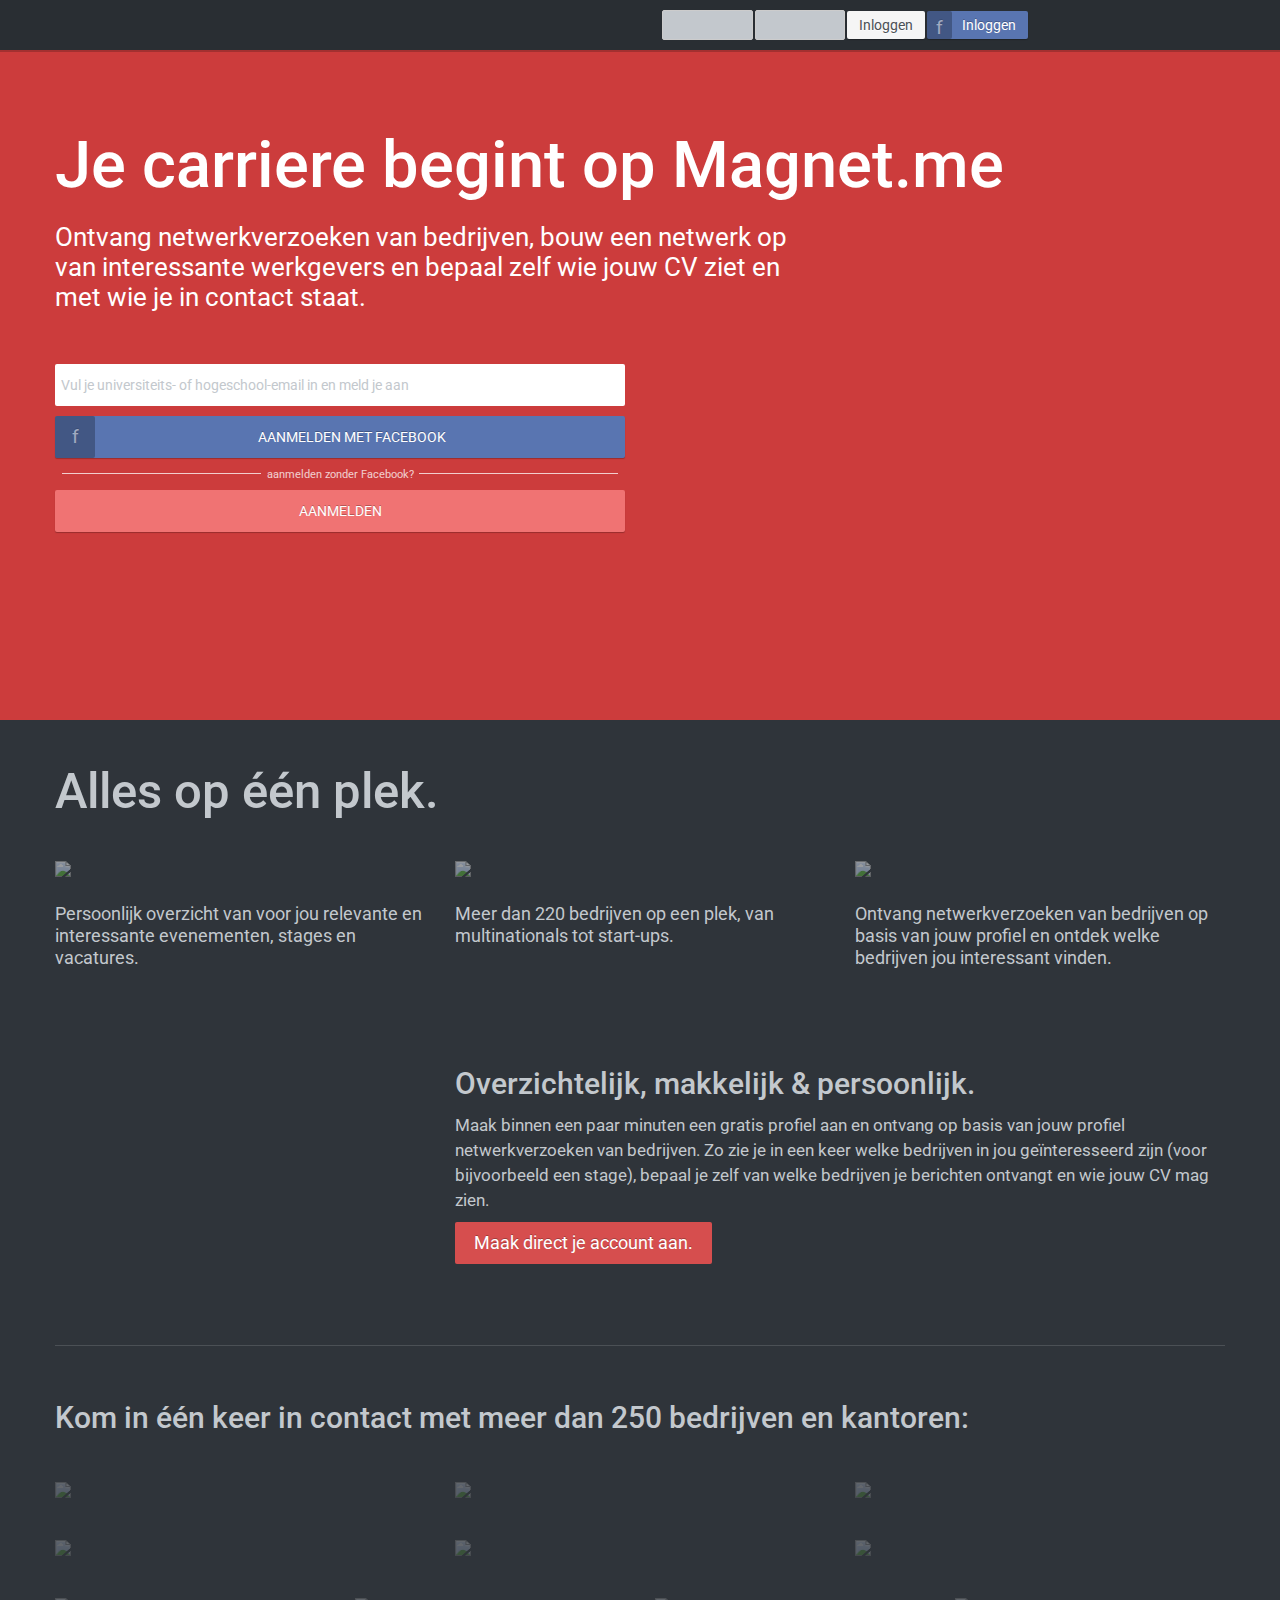
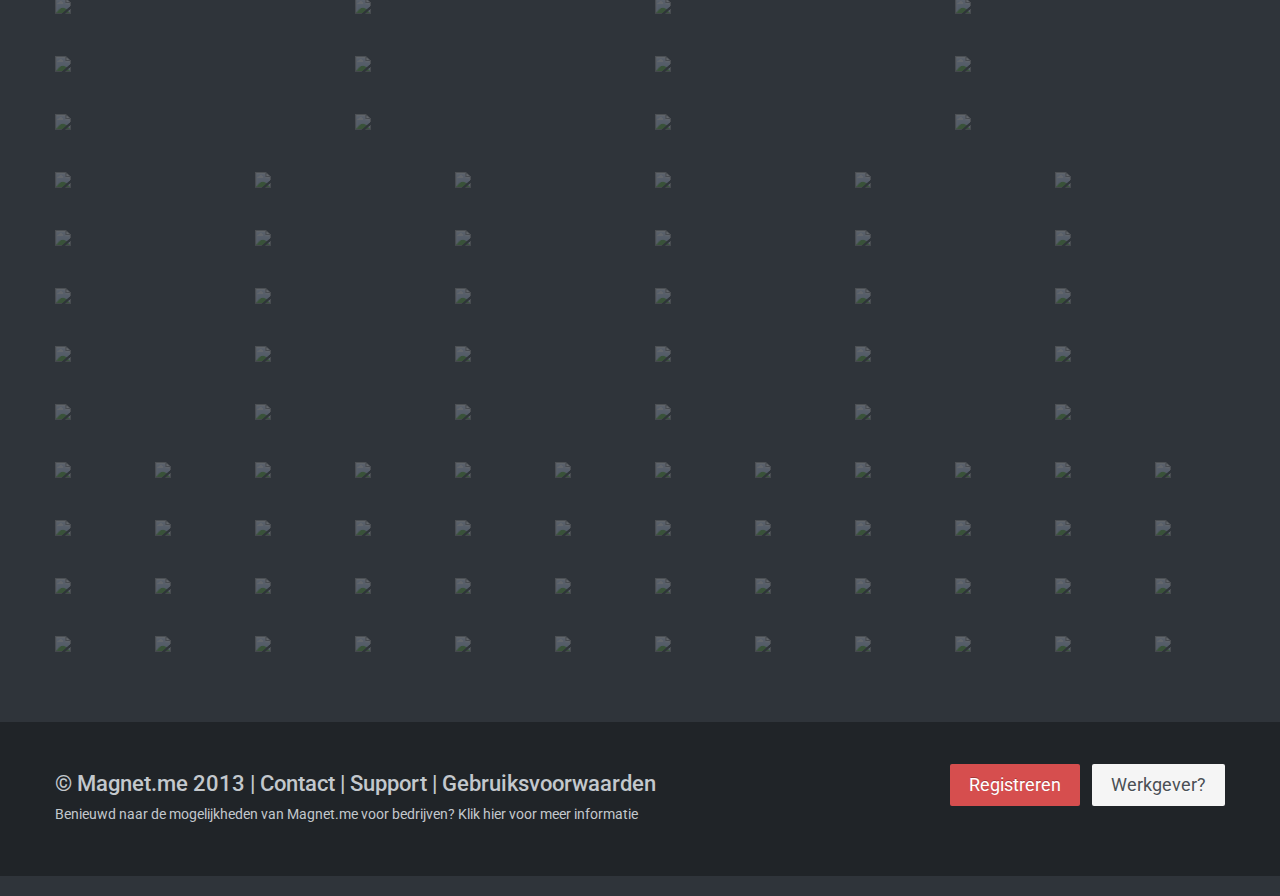
==== frontpage.html @ dc2182a1 "Updated structure" ====
<!DOCTYPE html>

<html lang="nl">
<head>
    <meta charset="utf-8">

    <title>Je carriere begint op Magnet.me - www.magnet.me</title>
    <meta name="viewport" content="width=device-width, initial-scale=1.0">
    <meta name="description" content="Je carriere begint op Magnet.me - www.magnet.me">
    <meta name="author" content="magnet.me"><!-- Le styles -->
    <link href="assets/css/style.css" rel="stylesheet" type="text/css">
    <link href="assets/css/responsive.css" rel="stylesheet" type="text/css">
    
    <link href="assets/css/page_templates/mm_frontpage.css" rel="stylesheet" type="text/css">
    
    <link href="assets/js/google-code-prettify/prettify.css" rel="stylesheet" type="text/css"><!-- Le HTML5 shim, for IE6-8 support of HTML5 elements -->
    <!--[if lt IE 9]>
      <script src="http://html5shim.googlecode.com/svn/trunk/html5.js"></script>
    <![endif]-->
    <link href='http://fonts.googleapis.com/css?family=Roboto:400,300,400italic,500,500italic' rel='stylesheet' type='text/css'>
</head>

<body class="frontpage">
    <!-- Navbar -->

    <div class="navbar navbar-fixed-top">
        <div class="navbar-inner">
            <div class="container">
                <div class="nav-collapse collapse span10">
                   <ul class="nav row-fluid span12">
			   		<form class="navbar-form pull-right">
						<input type="text" class="span3" placeholder="Uni/HBO email">
						<input type="text" class="span3" placeholder="Wachtwoord">
						<button type="submit" class="btn">Inloggen</button>
					
					<button class="btn btn-info btn-facebook" type="submit"><div class="fb_icon"><span>f</span></div>Inloggen</button>
					</form>
                   </ul>
                </div>
            </div>
        </div>
    </div>

    <div id="red_bg">
        <div class="container">
            <div class="curtain" id="introductie">
                <div class="row-fluid">
                    <h1 class="headline">Je carriere begint op Magnet.me</h1>
                </div>

                <div class="row-fluid">
                    <div class="span8">
                        <h2 class="tagline">Ontvang netwerkverzoeken van bedrijven, bouw een netwerk op van interessante werkgevers en bepaal zelf wie jouw CV ziet en met wie je in contact staat.</h2>
                    </div>
                </div>

                <div class="row-fluid">
                    <div class="span6">
                        <form id="registration">
                            <fieldset>
                                <input class="input-block-level" type="text" placeholder="Vul je universiteits- of hogeschool-email in en meld je aan">

                                <div class="row-fluid">
                                    <button class="btn btn-info btn-facebook input-block-level" type="submit">
                                    <div class="fb_icon"><span>f</span></div>Aanmelden met Facebook</button>

                                    <div class="btn_seperator">
                                        <span class="text">aanmelden zonder Facebook?</span>
                                        <span class="line"></span>
                                    </div>
                                    <button class="btn btn-primary registration_reg input-block-level" type="submit">Aanmelden</button>
                                </div>
                            </fieldset>
                        </form>
                    </div>
                </div>
            </div>
        </div>
    </div>

    <div class="container">
        <div class="curtain" id="uitleg">
            <div class="row-fluid" id="usps">
                <h1>Alles op één plek.</h1>

                <div class="row-fluid" id="usps_cols">
                    <div class="span4 usp">
                        <img class="img-rounded span12" src="http://placehold.it/350x180&text=USP1"> <span class="span12 usp_text">Persoonlijk overzicht van voor jou relevante en interessante evenementen, stages en vacatures.</span>
                    </div>

                    <div class="span4 usp">
                        <img class="img-rounded span12" src="http://placehold.it/350x180&text=USP2"> <span class="span12 usp_text">Meer dan 220 bedrijven op een plek, van multinationals tot start-ups.</span>
                    </div>

                    <div class="span4 usp">
                        <img class="img-rounded span12" src="http://placehold.it/350x180&text=USP3"> <span class="span12 usp_text">Ontvang netwerkverzoeken van bedrijven op basis van jouw profiel en ontdek welke bedrijven jou interessant vinden.</span>
                    </div>
                </div>
            </div>

            <div class="row-fluid" id="video">
                <div class="span4" id="vimeo_container">
                    <iframe src="http://player.vimeo.com/video/41917190?title=0&amp;byline=0&amp;portrait=0&amp;color=cc3c3c" width="500" height="281" frameborder="0" webkitallowfullscreen="" mozallowfullscreen="" allowfullscreen=""></iframe>
                </div>

                <div class="span8 text">
                    <h3>Overzichtelijk, makkelijk & persoonlijk.</h3>

                    <p class="video_text">Maak binnen een paar minuten een gratis profiel aan en ontvang op basis van jouw profiel netwerkverzoeken van bedrijven. Zo zie je in een keer welke bedrijven in jou geïnteresseerd zijn (voor bijvoorbeeld een stage), bepaal je zelf van welke bedrijven je berichten ontvangt en wie jouw CV mag zien.</p>

                    <div class="row-fluid">
                        <a class="btn btn-large btn-danger">Maak direct je account aan.</a>
                    </div>
                </div>
            </div>
            <hr>

            <div class="row-fluid" id="clients">
                <h3>Kom in één keer in contact met meer dan 250 bedrijven en kantoren:</h3>

                <div class="row-fluid" id="client_list">
                    <div class="span4"><img class="img-rounded span12" src="http://placehold.it/350x120&text=Client"></div>

                    <div class="span4"><img class="img-rounded span12" src="http://placehold.it/350x120&text=Client"></div>

                    <div class="span4"><img class="img-rounded span12" src="http://placehold.it/350x120&text=Client"></div>
                </div>

                <div class="row-fluid" id="client_list">
                    <div class="span4"><img class="img-rounded span12" src="http://placehold.it/350x120&text=Client"></div>

                    <div class="span4"><img class="img-rounded span12" src="http://placehold.it/350x120&text=Client"></div>

                    <div class="span4"><img class="img-rounded span12" src="http://placehold.it/350x120&text=Client"></div>
                </div>

                <div class="row-fluid" id="client_list">
                    <div class="span3"><img class="img-rounded span12" src="http://placehold.it/350x120&text=Client"></div>

                    <div class="span3"><img class="img-rounded span12" src="http://placehold.it/350x120&text=Client"></div>

                    <div class="span3"><img class="img-rounded span12" src="http://placehold.it/350x120&text=Client"></div>

                    <div class="span3"><img class="img-rounded span12" src="http://placehold.it/350x120&text=Client"></div>
                </div>

                <div class="row-fluid" id="client_list">
                    <div class="span3"><img class="img-rounded span12" src="http://placehold.it/350x120&text=Client"></div>

                    <div class="span3"><img class="img-rounded span12" src="http://placehold.it/350x120&text=Client"></div>

                    <div class="span3"><img class="img-rounded span12" src="http://placehold.it/350x120&text=Client"></div>

                    <div class="span3"><img class="img-rounded span12" src="http://placehold.it/350x120&text=Client"></div>
                </div>

                <div class="row-fluid" id="client_list">
                    <div class="span3"><img class="img-rounded span12" src="http://placehold.it/350x120&text=Client"></div>

                    <div class="span3"><img class="img-rounded span12" src="http://placehold.it/350x120&text=Client"></div>

                    <div class="span3"><img class="img-rounded span12" src="http://placehold.it/350x120&text=Client"></div>

                    <div class="span3"><img class="img-rounded span12" src="http://placehold.it/350x120&text=Client"></div>
                </div>

                <div class="row-fluid" id="client_list">
                    <div class="span2"><img class="img-rounded span12" src="http://placehold.it/350x120&text=Client"></div>

                    <div class="span2"><img class="img-rounded span12" src="http://placehold.it/350x120&text=Client"></div>

                    <div class="span2"><img class="img-rounded span12" src="http://placehold.it/350x120&text=Client"></div>

                    <div class="span2"><img class="img-rounded span12" src="http://placehold.it/350x120&text=Client"></div>

                    <div class="span2"><img class="img-rounded span12" src="http://placehold.it/350x120&text=Client"></div>

                    <div class="span2"><img class="img-rounded span12" src="http://placehold.it/350x120&text=Client"></div>
                </div>

                <div class="row-fluid" id="client_list">
                    <div class="span2"><img class="img-rounded span12" src="http://placehold.it/350x120&text=Client"></div>

                    <div class="span2"><img class="img-rounded span12" src="http://placehold.it/350x120&text=Client"></div>

                    <div class="span2"><img class="img-rounded span12" src="http://placehold.it/350x120&text=Client"></div>

                    <div class="span2"><img class="img-rounded span12" src="http://placehold.it/350x120&text=Client"></div>

                    <div class="span2"><img class="img-rounded span12" src="http://placehold.it/350x120&text=Client"></div>

                    <div class="span2"><img class="img-rounded span12" src="http://placehold.it/350x120&text=Client"></div>
                </div>

                <div class="row-fluid" id="client_list">
                    <div class="span2"><img class="img-rounded span12" src="http://placehold.it/350x120&text=Client"></div>

                    <div class="span2"><img class="img-rounded span12" src="http://placehold.it/350x120&text=Client"></div>

                    <div class="span2"><img class="img-rounded span12" src="http://placehold.it/350x120&text=Client"></div>

                    <div class="span2"><img class="img-rounded span12" src="http://placehold.it/350x120&text=Client"></div>

                    <div class="span2"><img class="img-rounded span12" src="http://placehold.it/350x120&text=Client"></div>

                    <div class="span2"><img class="img-rounded span12" src="http://placehold.it/350x120&text=Client"></div>
                </div>

                <div class="row-fluid" id="client_list">
                    <div class="span2"><img class="img-rounded span12" src="http://placehold.it/350x120&text=Client"></div>

                    <div class="span2"><img class="img-rounded span12" src="http://placehold.it/350x120&text=Client"></div>

                    <div class="span2"><img class="img-rounded span12" src="http://placehold.it/350x120&text=Client"></div>

                    <div class="span2"><img class="img-rounded span12" src="http://placehold.it/350x120&text=Client"></div>

                    <div class="span2"><img class="img-rounded span12" src="http://placehold.it/350x120&text=Client"></div>

                    <div class="span2"><img class="img-rounded span12" src="http://placehold.it/350x120&text=Client"></div>
                </div>

                <div class="row-fluid" id="client_list">
                    <div class="span2"><img class="img-rounded span12" src="http://placehold.it/350x120&text=Client"></div>

                    <div class="span2"><img class="img-rounded span12" src="http://placehold.it/350x120&text=Client"></div>

                    <div class="span2"><img class="img-rounded span12" src="http://placehold.it/350x120&text=Client"></div>

                    <div class="span2"><img class="img-rounded span12" src="http://placehold.it/350x120&text=Client"></div>

                    <div class="span2"><img class="img-rounded span12" src="http://placehold.it/350x120&text=Client"></div>

                    <div class="span2"><img class="img-rounded span12" src="http://placehold.it/350x120&text=Client"></div>
                </div>

                <div class="row-fluid" id="client_list">
                    <div class="span1"><img class="img-rounded span12" src="http://placehold.it/350x120&text=Client"></div>

                    <div class="span1"><img class="img-rounded span12" src="http://placehold.it/350x120&text=Client"></div>

                    <div class="span1"><img class="img-rounded span12" src="http://placehold.it/350x120&text=Client"></div>

                    <div class="span1"><img class="img-rounded span12" src="http://placehold.it/350x120&text=Client"></div>

                    <div class="span1"><img class="img-rounded span12" src="http://placehold.it/350x120&text=Client"></div>

                    <div class="span1"><img class="img-rounded span12" src="http://placehold.it/350x120&text=Client"></div>

                    <div class="span1"><img class="img-rounded span12" src="http://placehold.it/350x120&text=Client"></div>

                    <div class="span1"><img class="img-rounded span12" src="http://placehold.it/350x120&text=Client"></div>

                    <div class="span1"><img class="img-rounded span12" src="http://placehold.it/350x120&text=Client"></div>

                    <div class="span1"><img class="img-rounded span12" src="http://placehold.it/350x120&text=Client"></div>

                    <div class="span1"><img class="img-rounded span12" src="http://placehold.it/350x120&text=Client"></div>

                    <div class="span1"><img class="img-rounded span12" src="http://placehold.it/350x120&text=Client"></div>
                </div>

                <div class="row-fluid" id="client_list">
                    <div class="span1"><img class="img-rounded span12" src="http://placehold.it/350x120&text=Client"></div>

                    <div class="span1"><img class="img-rounded span12" src="http://placehold.it/350x120&text=Client"></div>

                    <div class="span1"><img class="img-rounded span12" src="http://placehold.it/350x120&text=Client"></div>

                    <div class="span1"><img class="img-rounded span12" src="http://placehold.it/350x120&text=Client"></div>

                    <div class="span1"><img class="img-rounded span12" src="http://placehold.it/350x120&text=Client"></div>

                    <div class="span1"><img class="img-rounded span12" src="http://placehold.it/350x120&text=Client"></div>

                    <div class="span1"><img class="img-rounded span12" src="http://placehold.it/350x120&text=Client"></div>

                    <div class="span1"><img class="img-rounded span12" src="http://placehold.it/350x120&text=Client"></div>

                    <div class="span1"><img class="img-rounded span12" src="http://placehold.it/350x120&text=Client"></div>

                    <div class="span1"><img class="img-rounded span12" src="http://placehold.it/350x120&text=Client"></div>

                    <div class="span1"><img class="img-rounded span12" src="http://placehold.it/350x120&text=Client"></div>

                    <div class="span1"><img class="img-rounded span12" src="http://placehold.it/350x120&text=Client"></div>
                </div>

                <div class="row-fluid" id="client_list">
                    <div class="span1"><img class="img-rounded span12" src="http://placehold.it/350x120&text=Client"></div>

                    <div class="span1"><img class="img-rounded span12" src="http://placehold.it/350x120&text=Client"></div>

                    <div class="span1"><img class="img-rounded span12" src="http://placehold.it/350x120&text=Client"></div>

                    <div class="span1"><img class="img-rounded span12" src="http://placehold.it/350x120&text=Client"></div>

                    <div class="span1"><img class="img-rounded span12" src="http://placehold.it/350x120&text=Client"></div>

                    <div class="span1"><img class="img-rounded span12" src="http://placehold.it/350x120&text=Client"></div>

                    <div class="span1"><img class="img-rounded span12" src="http://placehold.it/350x120&text=Client"></div>

                    <div class="span1"><img class="img-rounded span12" src="http://placehold.it/350x120&text=Client"></div>

                    <div class="span1"><img class="img-rounded span12" src="http://placehold.it/350x120&text=Client"></div>

                    <div class="span1"><img class="img-rounded span12" src="http://placehold.it/350x120&text=Client"></div>

                    <div class="span1"><img class="img-rounded span12" src="http://placehold.it/350x120&text=Client"></div>

                    <div class="span1"><img class="img-rounded span12" src="http://placehold.it/350x120&text=Client"></div>
                </div>

                <div class="row-fluid" id="client_list">
                    <div class="span1"><img class="img-rounded span12" src="http://placehold.it/350x120&text=Client"></div>

                    <div class="span1"><img class="img-rounded span12" src="http://placehold.it/350x120&text=Client"></div>

                    <div class="span1"><img class="img-rounded span12" src="http://placehold.it/350x120&text=Client"></div>

                    <div class="span1"><img class="img-rounded span12" src="http://placehold.it/350x120&text=Client"></div>

                    <div class="span1"><img class="img-rounded span12" src="http://placehold.it/350x120&text=Client"></div>

                    <div class="span1"><img class="img-rounded span12" src="http://placehold.it/350x120&text=Client"></div>

                    <div class="span1"><img class="img-rounded span12" src="http://placehold.it/350x120&text=Client"></div>

                    <div class="span1"><img class="img-rounded span12" src="http://placehold.it/350x120&text=Client"></div>

                    <div class="span1"><img class="img-rounded span12" src="http://placehold.it/350x120&text=Client"></div>

                    <div class="span1"><img class="img-rounded span12" src="http://placehold.it/350x120&text=Client"></div>

                    <div class="span1"><img class="img-rounded span12" src="http://placehold.it/350x120&text=Client"></div>

                    <div class="span1"><img class="img-rounded span12" src="http://placehold.it/350x120&text=Client"></div>
                </div>
            </div>
        </div>
    </div>
    
    <footer>	
    
    	<div class="container">
    
    	<div class="row-fluid">
    		<div class="span8 vertical_align">
    			<h4>© Magnet.me 2013 | Contact | Support | Gebruiksvoorwaarden</h4>
    			<p>Benieuwd naar de mogelijkheden van Magnet.me voor bedrijven? Klik hier voor meer informatie</p>
    		</div>
    		
    		<div class="span4 vertical_align right">
    		
    			<a class="btn btn-large btn-danger">Registreren</a>
    			<a class="btn btn-large btn-grey">Werkgever?</a>
    		
    		</div>
    	
    	</div>
    	</div>
    </footer>
    
<!-- Le javascript
================================================== -->
<!-- Placed at the end of the document so the pages load faster -->
</script><script src="assets/js/jquery.js" type="text/javascript">
</script><script src="assets/js/google-code-prettify/prettify.js" type="text/javascript">
</script><script src="assets/js/bootstrap-transition.js" type="text/javascript">
</script><script src="assets/js/bootstrap-alert.js" type="text/javascript">
</script><script src="assets/js/bootstrap-modal.js" type="text/javascript">
</script><script src="assets/js/bootstrap-dropdown.js" type="text/javascript">
</script><script src="assets/js/bootstrap-scrollspy.js" type="text/javascript">
</script><script src="assets/js/bootstrap-tab.js" type="text/javascript">
</script><script src="assets/js/bootstrap-tooltip.js" type="text/javascript">
</script><script src="assets/js/bootstrap-popover.js" type="text/javascript">
</script><script src="assets/js/bootstrap-button.js" type="text/javascript">
</script><script src="assets/js/bootstrap-collapse.js" type="text/javascript">
</script><script src="assets/js/bootstrap-carousel.js" type="text/javascript">
</script><script src="assets/js/bootstrap-typeahead.js" type="text/javascript">
</script><script src="assets/js/bootstrap-affix.js" type="text/javascript">
</script><script src="assets/js/application.js" type="text/javascript">

/* Magnet.me plugins */
</script><script src="assets/js/magnetme/plugins.js" type="text/javascript">

/* Page specific JS */
</script><script src="assets/js/magnetme/frontpage.js" type="text/javascript">

</script>
</body>
</html>
---- assets/css/responsive.css ----
.clearfix{*zoom:1;}.clearfix:before,.clearfix:after{display:table;content:"";line-height:0;}
.clearfix:after{clear:both;}
.hide-text{font:0/0 a;color:transparent;text-shadow:none;background-color:transparent;border:0;}
.input-block-level{display:block;width:100%;min-height:30px;-webkit-box-sizing:border-box;-moz-box-sizing:border-box;box-sizing:border-box;}
@-ms-viewport{width:device-width;}.hidden{display:none;visibility:hidden;}
.visible-phone{display:none !important;}
.visible-tablet{display:none !important;}
.hidden-desktop{display:none !important;}
.visible-desktop{display:inherit !important;}
@media (min-width:768px) and (max-width:979px){.hidden-desktop{display:inherit !important;} .visible-desktop{display:none !important ;} .visible-tablet{display:inherit !important;} .hidden-tablet{display:none !important;}}@media (max-width:767px){.hidden-desktop{display:inherit !important;} .visible-desktop{display:none !important;} .visible-phone{display:inherit !important;} .hidden-phone{display:none !important;}}.visible-print{display:none !important;}
@media print{.visible-print{display:inherit !important;} .hidden-print{display:none !important;}}@media (min-width:1200px){.row{margin-left:-30px;*zoom:1;}.row:before,.row:after{display:table;content:"";line-height:0;} .row:after{clear:both;} [class*="span"]{float:left;min-height:1px;margin-left:30px;} .container,.navbar-static-top .container,.navbar-fixed-top .container,.navbar-fixed-bottom .container{width:1170px;} .span12{width:1170px;} .span11{width:1070px;} .span10{width:970px;} .span9{width:870px;} .span8{width:770px;} .span7{width:670px;} .span6{width:570px;} .span5{width:470px;} .span4{width:370px;} .span3{width:270px;} .span2{width:170px;} .span1{width:70px;} .offset12{margin-left:1230px;} .offset11{margin-left:1130px;} .offset10{margin-left:1030px;} .offset9{margin-left:930px;} .offset8{margin-left:830px;} .offset7{margin-left:730px;} .offset6{margin-left:630px;} .offset5{margin-left:530px;} .offset4{margin-left:430px;} .offset3{margin-left:330px;} .offset2{margin-left:230px;} .offset1{margin-left:130px;} .row-fluid{width:100%;*zoom:1;}.row-fluid:before,.row-fluid:after{display:table;content:"";line-height:0;} .row-fluid:after{clear:both;} .row-fluid [class*="span"]{display:block;width:100%;min-height:30px;-webkit-box-sizing:border-box;-moz-box-sizing:border-box;box-sizing:border-box;float:left;margin-left:2.564102564102564%;*margin-left:2.5109110747408616%;} .row-fluid [class*="span"]:first-child{margin-left:0;} .row-fluid .controls-row [class*="span"]+[class*="span"]{margin-left:2.564102564102564%;} .row-fluid .span12{width:100%;*width:99.94680851063829%;} .row-fluid .span11{width:91.45299145299145%;*width:91.39979996362975%;} .row-fluid .span10{width:82.90598290598291%;*width:82.8527914166212%;} .row-fluid .span9{width:74.35897435897436%;*width:74.30578286961266%;} .row-fluid .span8{width:65.81196581196582%;*width:65.75877432260411%;} .row-fluid .span7{width:57.26495726495726%;*width:57.21176577559556%;} .row-fluid .span6{width:48.717948717948715%;*width:48.664757228587014%;} .row-fluid .span5{width:40.17094017094017%;*width:40.11774868157847%;} .row-fluid .span4{width:31.623931623931625%;*width:31.570740134569924%;} .row-fluid .span3{width:23.076923076923077%;*width:23.023731587561375%;} .row-fluid .span2{width:14.52991452991453%;*width:14.476723040552828%;} .row-fluid .span1{width:5.982905982905983%;*width:5.929714493544281%;} .row-fluid .offset12{margin-left:105.12820512820512%;*margin-left:105.02182214948171%;} .row-fluid .offset12:first-child{margin-left:102.56410256410257%;*margin-left:102.45771958537915%;} .row-fluid .offset11{margin-left:96.58119658119658%;*margin-left:96.47481360247316%;} .row-fluid .offset11:first-child{margin-left:94.01709401709402%;*margin-left:93.91071103837061%;} .row-fluid .offset10{margin-left:88.03418803418803%;*margin-left:87.92780505546462%;} .row-fluid .offset10:first-child{margin-left:85.47008547008548%;*margin-left:85.36370249136206%;} .row-fluid .offset9{margin-left:79.48717948717949%;*margin-left:79.38079650845607%;} .row-fluid .offset9:first-child{margin-left:76.92307692307693%;*margin-left:76.81669394435352%;} .row-fluid .offset8{margin-left:70.94017094017094%;*margin-left:70.83378796144753%;} .row-fluid .offset8:first-child{margin-left:68.37606837606839%;*margin-left:68.26968539734497%;} .row-fluid .offset7{margin-left:62.393162393162385%;*margin-left:62.28677941443899%;} .row-fluid .offset7:first-child{margin-left:59.82905982905982%;*margin-left:59.72267685033642%;} .row-fluid .offset6{margin-left:53.84615384615384%;*margin-left:53.739770867430444%;} .row-fluid .offset6:first-child{margin-left:51.28205128205128%;*margin-left:51.175668303327875%;} .row-fluid .offset5{margin-left:45.299145299145295%;*margin-left:45.1927623204219%;} .row-fluid .offset5:first-child{margin-left:42.73504273504273%;*margin-left:42.62865975631933%;} .row-fluid .offset4{margin-left:36.75213675213675%;*margin-left:36.645753773413354%;} .row-fluid .offset4:first-child{margin-left:34.18803418803419%;*margin-left:34.081651209310785%;} .row-fluid .offset3{margin-left:28.205128205128204%;*margin-left:28.0987452264048%;} .row-fluid .offset3:first-child{margin-left:25.641025641025642%;*margin-left:25.53464266230224%;} .row-fluid .offset2{margin-left:19.65811965811966%;*margin-left:19.551736679396257%;} .row-fluid .offset2:first-child{margin-left:17.094017094017094%;*margin-left:16.98763411529369%;} .row-fluid .offset1{margin-left:11.11111111111111%;*margin-left:11.004728132387708%;} .row-fluid .offset1:first-child{margin-left:8.547008547008547%;*margin-left:8.440625568285142%;} input,textarea,.uneditable-input{margin-left:0;} .controls-row [class*="span"]+[class*="span"]{margin-left:30px;} input.span12,textarea.span12,.uneditable-input.span12{width:1156px;} input.span11,textarea.span11,.uneditable-input.span11{width:1056px;} input.span10,textarea.span10,.uneditable-input.span10{width:956px;} input.span9,textarea.span9,.uneditable-input.span9{width:856px;} input.span8,textarea.span8,.uneditable-input.span8{width:756px;} input.span7,textarea.span7,.uneditable-input.span7{width:656px;} input.span6,textarea.span6,.uneditable-input.span6{width:556px;} input.span5,textarea.span5,.uneditable-input.span5{width:456px;} input.span4,textarea.span4,.uneditable-input.span4{width:356px;} input.span3,textarea.span3,.uneditable-input.span3{width:256px;} input.span2,textarea.span2,.uneditable-input.span2{width:156px;} input.span1,textarea.span1,.uneditable-input.span1{width:56px;} .thumbnails{margin-left:-30px;} .thumbnails>li{margin-left:30px;} .row-fluid .thumbnails{margin-left:0;}}@media (min-width:768px) and (max-width:979px){.row{margin-left:-20px;*zoom:1;}.row:before,.row:after{display:table;content:"";line-height:0;} .row:after{clear:both;} [class*="span"]{float:left;min-height:1px;margin-left:20px;} .container,.navbar-static-top .container,.navbar-fixed-top .container,.navbar-fixed-bottom .container{width:724px;} .span12{width:724px;} .span11{width:662px;} .span10{width:600px;} .span9{width:538px;} .span8{width:476px;} .span7{width:414px;} .span6{width:352px;} .span5{width:290px;} .span4{width:228px;} .span3{width:166px;} .span2{width:104px;} .span1{width:42px;} .offset12{margin-left:764px;} .offset11{margin-left:702px;} .offset10{margin-left:640px;} .offset9{margin-left:578px;} .offset8{margin-left:516px;} .offset7{margin-left:454px;} .offset6{margin-left:392px;} .offset5{margin-left:330px;} .offset4{margin-left:268px;} .offset3{margin-left:206px;} .offset2{margin-left:144px;} .offset1{margin-left:82px;} .row-fluid{width:100%;*zoom:1;}.row-fluid:before,.row-fluid:after{display:table;content:"";line-height:0;} .row-fluid:after{clear:both;} .row-fluid [class*="span"]{display:block;width:100%;min-height:30px;-webkit-box-sizing:border-box;-moz-box-sizing:border-box;box-sizing:border-box;float:left;margin-left:2.7624309392265194%;*margin-left:2.709239449864817%;} .row-fluid [class*="span"]:first-child{margin-left:0;} .row-fluid .controls-row [class*="span"]+[class*="span"]{margin-left:2.7624309392265194%;} .row-fluid .span12{width:100%;*width:99.94680851063829%;} .row-fluid .span11{width:91.43646408839778%;*width:91.38327259903608%;} .row-fluid .span10{width:82.87292817679558%;*width:82.81973668743387%;} .row-fluid .span9{width:74.30939226519337%;*width:74.25620077583166%;} .row-fluid .span8{width:65.74585635359117%;*width:65.69266486422946%;} .row-fluid .span7{width:57.18232044198895%;*width:57.12912895262725%;} .row-fluid .span6{width:48.61878453038674%;*width:48.56559304102504%;} .row-fluid .span5{width:40.05524861878453%;*width:40.00205712942283%;} .row-fluid .span4{width:31.491712707182323%;*width:31.43852121782062%;} .row-fluid .span3{width:22.92817679558011%;*width:22.87498530621841%;} .row-fluid .span2{width:14.3646408839779%;*width:14.311449394616199%;} .row-fluid .span1{width:5.801104972375691%;*width:5.747913483013988%;} .row-fluid .offset12{margin-left:105.52486187845304%;*margin-left:105.41847889972962%;} .row-fluid .offset12:first-child{margin-left:102.76243093922652%;*margin-left:102.6560479605031%;} .row-fluid .offset11{margin-left:96.96132596685082%;*margin-left:96.8549429881274%;} .row-fluid .offset11:first-child{margin-left:94.1988950276243%;*margin-left:94.09251204890089%;} .row-fluid .offset10{margin-left:88.39779005524862%;*margin-left:88.2914070765252%;} .row-fluid .offset10:first-child{margin-left:85.6353591160221%;*margin-left:85.52897613729868%;} .row-fluid .offset9{margin-left:79.8342541436464%;*margin-left:79.72787116492299%;} .row-fluid .offset9:first-child{margin-left:77.07182320441989%;*margin-left:76.96544022569647%;} .row-fluid .offset8{margin-left:71.2707182320442%;*margin-left:71.16433525332079%;} .row-fluid .offset8:first-child{margin-left:68.50828729281768%;*margin-left:68.40190431409427%;} .row-fluid .offset7{margin-left:62.70718232044199%;*margin-left:62.600799341718584%;} .row-fluid .offset7:first-child{margin-left:59.94475138121547%;*margin-left:59.838368402492065%;} .row-fluid .offset6{margin-left:54.14364640883978%;*margin-left:54.037263430116376%;} .row-fluid .offset6:first-child{margin-left:51.38121546961326%;*margin-left:51.27483249088986%;} .row-fluid .offset5{margin-left:45.58011049723757%;*margin-left:45.47372751851417%;} .row-fluid .offset5:first-child{margin-left:42.81767955801105%;*margin-left:42.71129657928765%;} .row-fluid .offset4{margin-left:37.01657458563536%;*margin-left:36.91019160691196%;} .row-fluid .offset4:first-child{margin-left:34.25414364640884%;*margin-left:34.14776066768544%;} .row-fluid .offset3{margin-left:28.45303867403315%;*margin-left:28.346655695309746%;} .row-fluid .offset3:first-child{margin-left:25.69060773480663%;*margin-left:25.584224756083227%;} .row-fluid .offset2{margin-left:19.88950276243094%;*margin-left:19.783119783707537%;} .row-fluid .offset2:first-child{margin-left:17.12707182320442%;*margin-left:17.02068884448102%;} .row-fluid .offset1{margin-left:11.32596685082873%;*margin-left:11.219583872105325%;} .row-fluid .offset1:first-child{margin-left:8.56353591160221%;*margin-left:8.457152932878806%;} input,textarea,.uneditable-input{margin-left:0;} .controls-row [class*="span"]+[class*="span"]{margin-left:20px;} input.span12,textarea.span12,.uneditable-input.span12{width:710px;} input.span11,textarea.span11,.uneditable-input.span11{width:648px;} input.span10,textarea.span10,.uneditable-input.span10{width:586px;} input.span9,textarea.span9,.uneditable-input.span9{width:524px;} input.span8,textarea.span8,.uneditable-input.span8{width:462px;} input.span7,textarea.span7,.uneditable-input.span7{width:400px;} input.span6,textarea.span6,.uneditable-input.span6{width:338px;} input.span5,textarea.span5,.uneditable-input.span5{width:276px;} input.span4,textarea.span4,.uneditable-input.span4{width:214px;} input.span3,textarea.span3,.uneditable-input.span3{width:152px;} input.span2,textarea.span2,.uneditable-input.span2{width:90px;} input.span1,textarea.span1,.uneditable-input.span1{width:28px;}}@media (max-width:767px){body{padding-left:20px;padding-right:20px;} .navbar-fixed-top,.navbar-fixed-bottom,.navbar-static-top{margin-left:-20px;margin-right:-20px;} .container-fluid{padding:0;} .dl-horizontal dt{float:none;clear:none;width:auto;text-align:left;} .dl-horizontal dd{margin-left:0;} .container{width:auto;} .row-fluid{width:100%;} .row,.thumbnails{margin-left:0;} .thumbnails>li{float:none;margin-left:0;} [class*="span"],.uneditable-input[class*="span"],.row-fluid [class*="span"]{float:none;display:block;width:100%;margin-left:0;-webkit-box-sizing:border-box;-moz-box-sizing:border-box;box-sizing:border-box;} .span12,.row-fluid .span12{width:100%;-webkit-box-sizing:border-box;-moz-box-sizing:border-box;box-sizing:border-box;} .row-fluid [class*="offset"]:first-child{margin-left:0;} .input-large,.input-xlarge,.input-xxlarge,input[class*="span"],select[class*="span"],textarea[class*="span"],.uneditable-input{display:block;width:100%;min-height:30px;-webkit-box-sizing:border-box;-moz-box-sizing:border-box;box-sizing:border-box;} .input-prepend input,.input-append input,.input-prepend input[class*="span"],.input-append input[class*="span"]{display:inline-block;width:auto;} .controls-row [class*="span"]+[class*="span"]{margin-left:0;} .modal{position:fixed;top:20px;left:20px;right:20px;width:auto;margin:0;}.modal.fade{top:-100px;} .modal.fade.in{top:20px;}}@media (max-width:480px){.nav-collapse{-webkit-transform:translate3d(0, 0, 0);} .page-header h1 small{display:block;line-height:20px;} input[type="checkbox"],input[type="radio"]{border:1px solid #ccc;} .form-horizontal .control-label{float:none;width:auto;padding-top:0;text-align:left;} .form-horizontal .controls{margin-left:0;} .form-horizontal .control-list{padding-top:0;} .form-horizontal .form-actions{padding-left:10px;padding-right:10px;} .media .pull-left,.media .pull-right{float:none;display:block;margin-bottom:10px;} .media-object{margin-right:0;margin-left:0;} .modal{top:10px;left:10px;right:10px;} .modal-header .close{padding:10px;margin:-10px;} .carousel-caption{position:static;}}@media (max-width:979px){body{padding-top:0;} .navbar-fixed-top,.navbar-fixed-bottom{position:static;} .navbar-fixed-top{margin-bottom:20px;} .navbar-fixed-bottom{margin-top:20px;} .navbar-fixed-top .navbar-inner,.navbar-fixed-bottom .navbar-inner{padding:5px;} .navbar .container{width:auto;padding:0;} .navbar .brand{padding-left:10px;padding-right:10px;margin:0 0 0 -5px;} .nav-collapse{clear:both;} .nav-collapse .nav{float:none;margin:0 0 10px;} .nav-collapse .nav>li{float:none;} .nav-collapse .nav>li>a{margin-bottom:2px;} .nav-collapse .nav>.divider-vertical{display:none;} .nav-collapse .nav .nav-header{color:#777777;text-shadow:none;} .nav-collapse .nav>li>a,.nav-collapse .dropdown-menu a{padding:9px 15px;font-weight:bold;color:#777777;} .nav-collapse .btn{padding:4px 10px 4px;font-weight:normal;} .nav-collapse .dropdown-menu li+li a{margin-bottom:2px;} .nav-collapse .nav>li>a:hover,.nav-collapse .nav>li>a:focus,.nav-collapse .dropdown-menu a:hover,.nav-collapse .dropdown-menu a:focus{background-color:#292e33;} .navbar-inverse .nav-collapse .nav>li>a,.navbar-inverse .nav-collapse .dropdown-menu a{color:#c3c8cd;} .navbar-inverse .nav-collapse .nav>li>a:hover,.navbar-inverse .nav-collapse .nav>li>a:focus,.navbar-inverse .nav-collapse .dropdown-menu a:hover,.navbar-inverse .nav-collapse .dropdown-menu a:focus{background-color:#111111;} .nav-collapse.in .btn-group{margin-top:5px;padding:0;} .nav-collapse .dropdown-menu{position:static;top:auto;left:auto;float:none;display:none;max-width:none;margin:0 15px;padding:0;background-color:transparent;border:none;} .nav-collapse .open>.dropdown-menu{display:block;} .nav-collapse .dropdown-menu:before,.nav-collapse .dropdown-menu:after{display:none;} .nav-collapse .dropdown-menu .divider{display:none;} .nav-collapse .nav>li>.dropdown-menu:before,.nav-collapse .nav>li>.dropdown-menu:after{display:none;} .nav-collapse .navbar-form,.nav-collapse .navbar-search{float:none;padding:10px 15px;margin:10px 0;border-top:1px solid #292e33;border-bottom:1px solid #292e33;} .navbar-inverse .nav-collapse .navbar-form,.navbar-inverse .nav-collapse .navbar-search{border-top-color:#111111;border-bottom-color:#111111;} .navbar .nav-collapse .nav.pull-right{float:none;margin-left:0;} .nav-collapse,.nav-collapse.collapse{overflow:hidden;height:0;} .navbar .btn-navbar{display:block;} .navbar-static .navbar-inner{padding-left:10px;padding-right:10px;}}@media (min-width:980px){.nav-collapse.collapse{height:auto !important;overflow:visible !important;}}
---- assets/css/page_templates/mm_frontpage.css ----
.clearfix{*zoom:1}.clearfix:before,.clearfix:after{display:table;content:"";line-height:0}.clearfix:after{clear:both}.hide-text{font:0/0 a;color:transparent;text-shadow:none;background-color:transparent;border:0}.input-block-level{display:block;width:100%;min-height:30px;-webkit-box-sizing:border-box;-moz-box-sizing:border-box;box-sizing:border-box}.frontpage{background:#2f343a}.frontpage .navbar{-webkit-box-shadow:0 2px 0 rgba(0,0,0,0.2);-moz-box-shadow:0 2px 0 rgba(0,0,0,0.2);box-shadow:0 2px 0 rgba(0,0,0,0.2)}.frontpage #red_bg{background:#cc3c3c;position:relative;width:100%;bottom:0;top:0;left:0}@media(max-width:767px){.frontpage #red_bg{margin-left:-20px;padding:0 20px}}.frontpage .curtain#introductie{color:white}.frontpage .curtain#introductie .headline,.frontpage .curtain#introductie .tagline{line-height:1.15em}.frontpage .curtain#introductie .headline{font-size:5em;font-weight:500}.frontpage .curtain#introductie .tagline{font-weight:400;font-size:2em;margin-bottom:2em}.frontpage .curtain#introductie #registration input,.frontpage .curtain#introductie #registration button{border:0}.frontpage .curtain#introductie #registration .input-block-level{height:3em}.frontpage .curtain#introductie #registration button{text-transform:uppercase}.frontpage .curtain#introductie #registration .btn_seperator{opacity:.75;position:relative;height:2em;line-height:2em;font-size:.75em;text-align:center;width:100%;margin:.5em 0}.frontpage .curtain#introductie #registration .btn_seperator .line{width:97.5%;position:absolute;top:50%;left:1.25%;margin-top:-1px;height:1px;background:white;z-index:0}.frontpage .curtain#introductie #registration .btn_seperator .text{background:#cc3c3c;position:relative;display:inline-block;text-align:center;padding:0 .5em;z-index:999}.frontpage .curtain#uitleg{margin:3em 0;color:#c3c8cd}.frontpage .curtain#uitleg #usps{margin:3em 0}.frontpage .curtain#uitleg #usps h1{margin-bottom:1em}.frontpage .curtain#uitleg #usps #usps_cols .usp{margin-bottom:3em}.frontpage .curtain#uitleg #usps #usps_cols .usp img{opacity:.5}.frontpage .curtain#uitleg #usps #usps_cols .usp .usp_text{margin:.75em 0;font-size:1.25em;line-height:1.25em}.frontpage .curtain#uitleg #video{margin-bottom:5em}.frontpage .curtain#uitleg #video .text{margin-top:-0.5em}.frontpage .curtain#uitleg #video .text h3{margin:.15em 0}.frontpage .curtain#uitleg #video .text .video_text{font-size:1.2em;line-height:1.5em;margin:.5em 0}.frontpage .curtain#uitleg hr{border-top:0;border-bottom:1px solid #4b5055}.frontpage .curtain#uitleg #clients{margin:3em 0}.frontpage .curtain#uitleg #clients h3{margin-bottom:1em}.frontpage .curtain#uitleg #clients #client_list{opacity:.25}.frontpage .curtain#uitleg #clients #client_list img{margin:1em 0}.frontpage footer{background:rgba(0,0,0,0.3);color:#c3c8cd;padding:3em 0}.frontpage footer .container>.row-fluid{vertical-align:top}.frontpage footer .vertical_align{display:inline-block;position:relative;vertical-align:middle}.frontpage footer .vertical_align.right{text-align:right}.frontpage footer .vertical_align.right a.btn{margin-left:.5em}
---- assets/js/google-code-prettify/prettify.css ----
.com { color: #93a1a1; }
.lit { color: #195f91; }
.pun, .opn, .clo { color: #93a1a1; }
.fun { color: #dc322f; }
.str, .atv { color: #D14; }
.kwd, .prettyprint .tag { color: #1e347b; }
.typ, .atn, .dec, .var { color: teal; }
.pln { color: #48484c; }

.prettyprint {
  padding: 8px;
  background-color: #f7f7f9;
  border: 1px solid #e1e1e8;
}
.prettyprint.linenums {
  -webkit-box-shadow: inset 40px 0 0 #fbfbfc, inset 41px 0 0 #ececf0;
     -moz-box-shadow: inset 40px 0 0 #fbfbfc, inset 41px 0 0 #ececf0;
          box-shadow: inset 40px 0 0 #fbfbfc, inset 41px 0 0 #ececf0;
}

/* Specify class=linenums on a pre to get line numbering */
ol.linenums {
  margin: 0 0 0 33px; /* IE indents via margin-left */
}
ol.linenums li {
  padding-left: 12px;
  color: #bebec5;
  line-height: 20px;
  text-shadow: 0 1px 0 #fff;
}
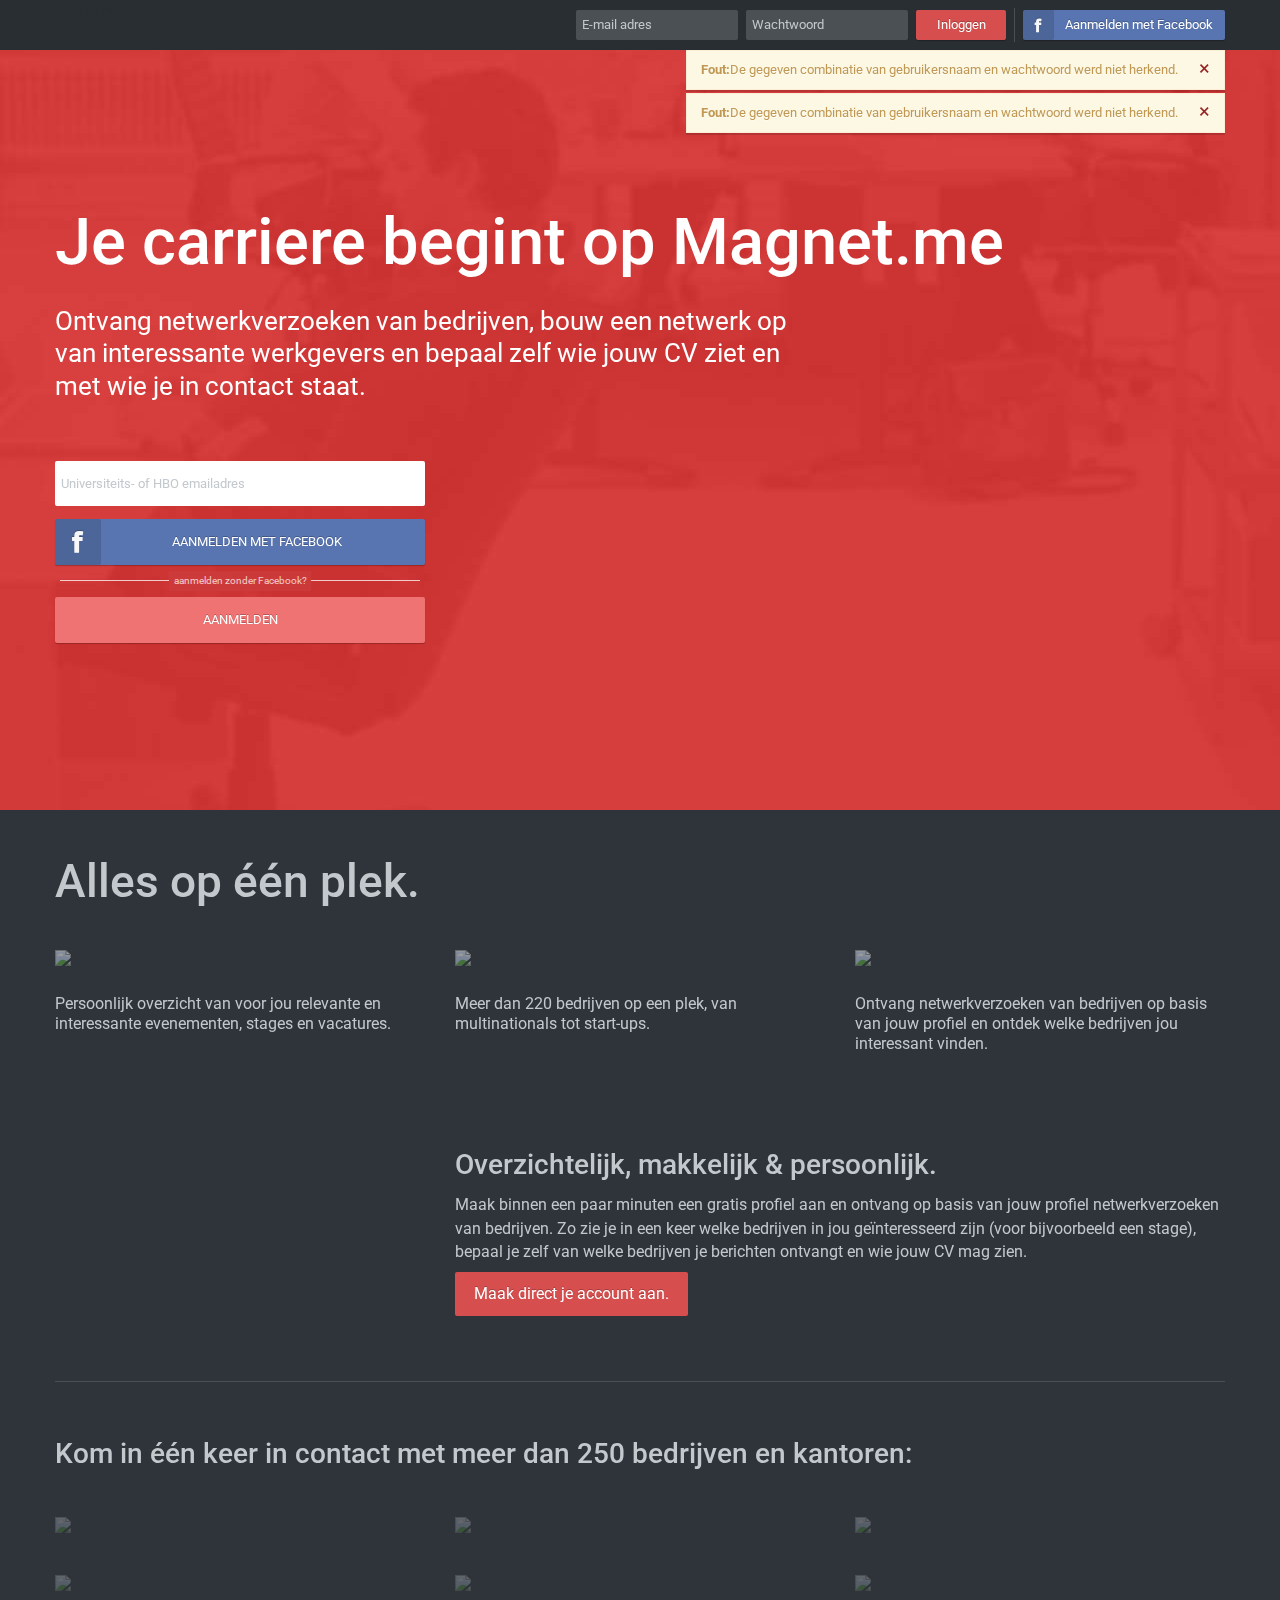
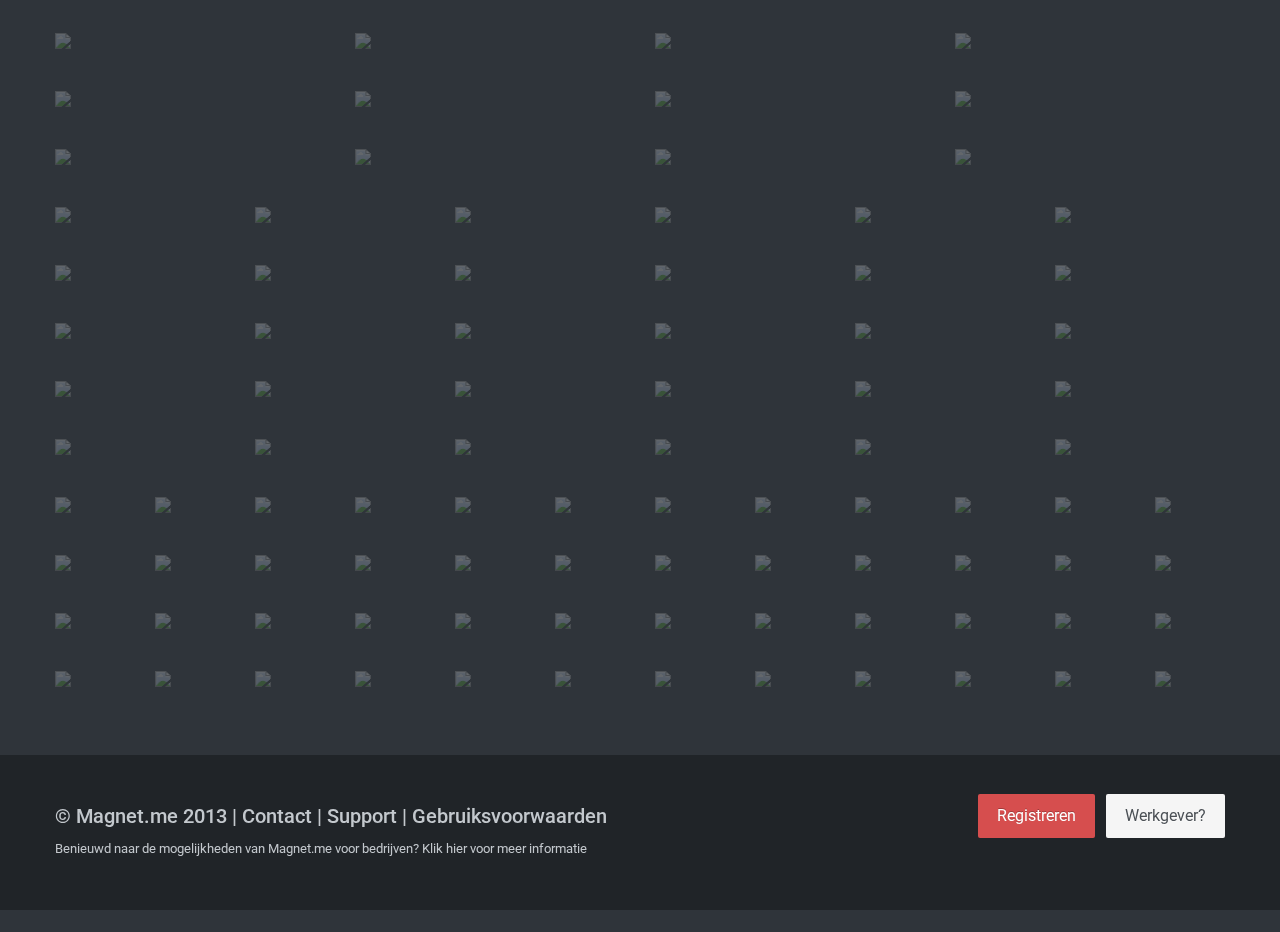
==== commit 9dd30d89: "Tuesday commit" ====
--- a/frontpage.html
+++ b/frontpage.html
@@ -26,24 +26,36 @@
     <div class="navbar navbar-fixed-top">
         <div class="navbar-inner">
             <div class="container">
-                <div class="nav-collapse collapse span10">
-                   <ul class="nav row-fluid span12">
-			   		<form class="navbar-form pull-right">
-						<input type="text" class="span3" placeholder="Uni/HBO email">
-						<input type="text" class="span3" placeholder="Wachtwoord">
-						<button type="submit" class="btn">Inloggen</button>
-					
-					<button class="btn btn-info btn-facebook" type="submit"><div class="fb_icon"><span>f</span></div>Inloggen</button>
-					</form>
-                   </ul>
-                </div>
+            	<span class="logo">Magnet.me</span>
+            	
+            	<form class="navbar-form pull-right form-inline">
+					<input type="text" class="input-medium" placeholder="E-mail adres">
+					<input type="password" class="input-medium" placeholder="Wachtwoord">
+					<button type="submit" class="btn btn-danger input-small" data-loading-text="Inloggen...">Inloggen</button>
+					<div class="vertical_divider"></div>
+					<button class="btn btn-info btn-facebook " type="submit"><div class="icon_wrapper"><i class="icon-facebook"></i></div>Aanmelden met Facebook</button>
+				</form>
             </div>
         </div>
+        <div class="container" id="alerts">
+				<div class="alert animated">
+				 	<a href="#" class="close" data-dismiss="alert">×</a>
+				 	<strong>Fout:</strong>De gegeven combinatie van gebruikersnaam en wachtwoord werd niet herkend.
+				 </div>
+				 <div class="alert animated">
+				 	<a href="#" class="close" data-dismiss="alert">×</a>
+				 	<strong>Fout:</strong>De gegeven combinatie van gebruikersnaam en wachtwoord werd niet herkend.
+				 </div>
+	    </div>
     </div>
-
-    <div id="red_bg">
+    
+
+
+    <div id="red_bg" data-stellar-ratio="1.35" data-stellar-background-ratio="0.25" data-stellar-vertical-offset="50">
         <div class="container">
-            <div class="curtain" id="introductie">
+		
+            <div class="curtain" id="introductie" >
+
                 <div class="row-fluid">
                     <h1 class="headline">Je carriere begint op Magnet.me</h1>
                 </div>
@@ -55,20 +67,21 @@
                 </div>
 
                 <div class="row-fluid">
-                    <div class="span6">
+                    <div class="span4">
                         <form id="registration">
                             <fieldset>
-                                <input class="input-block-level" type="text" placeholder="Vul je universiteits- of hogeschool-email in en meld je aan">
+                                <input class="input-block-level animated" type="text" placeholder="Universiteits- of HBO emailadres" rel="tooltip" data-placement="right" data-original-title="Vul hier je emailadres van je hogeschool of universiteit in.">
 
                                 <div class="row-fluid">
-                                    <button class="btn btn-info btn-facebook input-block-level" type="submit">
-                                    <div class="fb_icon"><span>f</span></div>Aanmelden met Facebook</button>
+                                    <button class="btn btn-info btn-facebook large input-block-level" type="submit" rel="popover" data-placement="right" title="Magnet.me zal nooit ongevraagd je Facebook account gebruiken.">
+                                    	<div class="icon_wrapper"><i class="icon-facebook"></i></div>Aanmelden met Facebook
+                                    </button>
 
                                     <div class="btn_seperator">
                                         <span class="text">aanmelden zonder Facebook?</span>
                                         <span class="line"></span>
                                     </div>
-                                    <button class="btn btn-primary registration_reg input-block-level" type="submit">Aanmelden</button>
+                                    <button class="btn btn-primary registration_reg input-block-level" type="submit" rel="tooltip" data-placement="right" data-original-title="Zeker weten? Aanmelden met Facebook duurt slechts 15 seconden...">Aanmelden</button>
                                 </div>
                             </fieldset>
                         </form>
@@ -100,7 +113,7 @@
 
             <div class="row-fluid" id="video">
                 <div class="span4" id="vimeo_container">
-                    <iframe src="http://player.vimeo.com/video/41917190?title=0&amp;byline=0&amp;portrait=0&amp;color=cc3c3c" width="500" height="281" frameborder="0" webkitallowfullscreen="" mozallowfullscreen="" allowfullscreen=""></iframe>
+<!--                     <iframe src="http://player.vimeo.com/video/41917190?title=0&amp;byline=0&amp;portrait=0&amp;color=cc3c3c" width="500" height="281" frameborder="0" webkitallowfullscreen="" mozallowfullscreen="" allowfullscreen=""></iframe> -->
                 </div>
 
                 <div class="span8 text">
--- a/assets/css/responsive.css
+++ b/assets/css/responsive.css
@@ -1,11 +1,11 @@
 .clearfix{*zoom:1;}.clearfix:before,.clearfix:after{display:table;content:"";line-height:0;}
 .clearfix:after{clear:both;}
 .hide-text{font:0/0 a;color:transparent;text-shadow:none;background-color:transparent;border:0;}
-.input-block-level{display:block;width:100%;min-height:30px;-webkit-box-sizing:border-box;-moz-box-sizing:border-box;box-sizing:border-box;}
+.input-block-level{display:block;width:100%;min-height:32px;-webkit-box-sizing:border-box;-moz-box-sizing:border-box;box-sizing:border-box;}
 @-ms-viewport{width:device-width;}.hidden{display:none;visibility:hidden;}
 .visible-phone{display:none !important;}
 .visible-tablet{display:none !important;}
 .hidden-desktop{display:none !important;}
 .visible-desktop{display:inherit !important;}
 @media (min-width:768px) and (max-width:979px){.hidden-desktop{display:inherit !important;} .visible-desktop{display:none !important ;} .visible-tablet{display:inherit !important;} .hidden-tablet{display:none !important;}}@media (max-width:767px){.hidden-desktop{display:inherit !important;} .visible-desktop{display:none !important;} .visible-phone{display:inherit !important;} .hidden-phone{display:none !important;}}.visible-print{display:none !important;}
-@media print{.visible-print{display:inherit !important;} .hidden-print{display:none !important;}}@media (min-width:1200px){.row{margin-left:-30px;*zoom:1;}.row:before,.row:after{display:table;content:"";line-height:0;} .row:after{clear:both;} [class*="span"]{float:left;min-height:1px;margin-left:30px;} .container,.navbar-static-top .container,.navbar-fixed-top .container,.navbar-fixed-bottom .container{width:1170px;} .span12{width:1170px;} .span11{width:1070px;} .span10{width:970px;} .span9{width:870px;} .span8{width:770px;} .span7{width:670px;} .span6{width:570px;} .span5{width:470px;} .span4{width:370px;} .span3{width:270px;} .span2{width:170px;} .span1{width:70px;} .offset12{margin-left:1230px;} .offset11{margin-left:1130px;} .offset10{margin-left:1030px;} .offset9{margin-left:930px;} .offset8{margin-left:830px;} .offset7{margin-left:730px;} .offset6{margin-left:630px;} .offset5{margin-left:530px;} .offset4{margin-left:430px;} .offset3{margin-left:330px;} .offset2{margin-left:230px;} .offset1{margin-left:130px;} .row-fluid{width:100%;*zoom:1;}.row-fluid:before,.row-fluid:after{display:table;content:"";line-height:0;} .row-fluid:after{clear:both;} .row-fluid [class*="span"]{display:block;width:100%;min-height:30px;-webkit-box-sizing:border-box;-moz-box-sizing:border-box;box-sizing:border-box;float:left;margin-left:2.564102564102564%;*margin-left:2.5109110747408616%;} .row-fluid [class*="span"]:first-child{margin-left:0;} .row-fluid .controls-row [class*="span"]+[class*="span"]{margin-left:2.564102564102564%;} .row-fluid .span12{width:100%;*width:99.94680851063829%;} .row-fluid .span11{width:91.45299145299145%;*width:91.39979996362975%;} .row-fluid .span10{width:82.90598290598291%;*width:82.8527914166212%;} .row-fluid .span9{width:74.35897435897436%;*width:74.30578286961266%;} .row-fluid .span8{width:65.81196581196582%;*width:65.75877432260411%;} .row-fluid .span7{width:57.26495726495726%;*width:57.21176577559556%;} .row-fluid .span6{width:48.717948717948715%;*width:48.664757228587014%;} .row-fluid .span5{width:40.17094017094017%;*width:40.11774868157847%;} .row-fluid .span4{width:31.623931623931625%;*width:31.570740134569924%;} .row-fluid .span3{width:23.076923076923077%;*width:23.023731587561375%;} .row-fluid .span2{width:14.52991452991453%;*width:14.476723040552828%;} .row-fluid .span1{width:5.982905982905983%;*width:5.929714493544281%;} .row-fluid .offset12{margin-left:105.12820512820512%;*margin-left:105.02182214948171%;} .row-fluid .offset12:first-child{margin-left:102.56410256410257%;*margin-left:102.45771958537915%;} .row-fluid .offset11{margin-left:96.58119658119658%;*margin-left:96.47481360247316%;} .row-fluid .offset11:first-child{margin-left:94.01709401709402%;*margin-left:93.91071103837061%;} .row-fluid .offset10{margin-left:88.03418803418803%;*margin-left:87.92780505546462%;} .row-fluid .offset10:first-child{margin-left:85.47008547008548%;*margin-left:85.36370249136206%;} .row-fluid .offset9{margin-left:79.48717948717949%;*margin-left:79.38079650845607%;} .row-fluid .offset9:first-child{margin-left:76.92307692307693%;*margin-left:76.81669394435352%;} .row-fluid .offset8{margin-left:70.94017094017094%;*margin-left:70.83378796144753%;} .row-fluid .offset8:first-child{margin-left:68.37606837606839%;*margin-left:68.26968539734497%;} .row-fluid .offset7{margin-left:62.393162393162385%;*margin-left:62.28677941443899%;} .row-fluid .offset7:first-child{margin-left:59.82905982905982%;*margin-left:59.72267685033642%;} .row-fluid .offset6{margin-left:53.84615384615384%;*margin-left:53.739770867430444%;} .row-fluid .offset6:first-child{margin-left:51.28205128205128%;*margin-left:51.175668303327875%;} .row-fluid .offset5{margin-left:45.299145299145295%;*margin-left:45.1927623204219%;} .row-fluid .offset5:first-child{margin-left:42.73504273504273%;*margin-left:42.62865975631933%;} .row-fluid .offset4{margin-left:36.75213675213675%;*margin-left:36.645753773413354%;} .row-fluid .offset4:first-child{margin-left:34.18803418803419%;*margin-left:34.081651209310785%;} .row-fluid .offset3{margin-left:28.205128205128204%;*margin-left:28.0987452264048%;} .row-fluid .offset3:first-child{margin-left:25.641025641025642%;*margin-left:25.53464266230224%;} .row-fluid .offset2{margin-left:19.65811965811966%;*margin-left:19.551736679396257%;} .row-fluid .offset2:first-child{margin-left:17.094017094017094%;*margin-left:16.98763411529369%;} .row-fluid .offset1{margin-left:11.11111111111111%;*margin-left:11.004728132387708%;} .row-fluid .offset1:first-child{margin-left:8.547008547008547%;*margin-left:8.440625568285142%;} input,textarea,.uneditable-input{margin-left:0;} .controls-row [class*="span"]+[class*="span"]{margin-left:30px;} input.span12,textarea.span12,.uneditable-input.span12{width:1156px;} input.span11,textarea.span11,.uneditable-input.span11{width:1056px;} input.span10,textarea.span10,.uneditable-input.span10{width:956px;} input.span9,textarea.span9,.uneditable-input.span9{width:856px;} input.span8,textarea.span8,.uneditable-input.span8{width:756px;} input.span7,textarea.span7,.uneditable-input.span7{width:656px;} input.span6,textarea.span6,.uneditable-input.span6{width:556px;} input.span5,textarea.span5,.uneditable-input.span5{width:456px;} input.span4,textarea.span4,.uneditable-input.span4{width:356px;} input.span3,textarea.span3,.uneditable-input.span3{width:256px;} input.span2,textarea.span2,.uneditable-input.span2{width:156px;} input.span1,textarea.span1,.uneditable-input.span1{width:56px;} .thumbnails{margin-left:-30px;} .thumbnails>li{margin-left:30px;} .row-fluid .thumbnails{margin-left:0;}}@media (min-width:768px) and (max-width:979px){.row{margin-left:-20px;*zoom:1;}.row:before,.row:after{display:table;content:"";line-height:0;} .row:after{clear:both;} [class*="span"]{float:left;min-height:1px;margin-left:20px;} .container,.navbar-static-top .container,.navbar-fixed-top .container,.navbar-fixed-bottom .container{width:724px;} .span12{width:724px;} .span11{width:662px;} .span10{width:600px;} .span9{width:538px;} .span8{width:476px;} .span7{width:414px;} .span6{width:352px;} .span5{width:290px;} .span4{width:228px;} .span3{width:166px;} .span2{width:104px;} .span1{width:42px;} .offset12{margin-left:764px;} .offset11{margin-left:702px;} .offset10{margin-left:640px;} .offset9{margin-left:578px;} .offset8{margin-left:516px;} .offset7{margin-left:454px;} .offset6{margin-left:392px;} .offset5{margin-left:330px;} .offset4{margin-left:268px;} .offset3{margin-left:206px;} .offset2{margin-left:144px;} .offset1{margin-left:82px;} .row-fluid{width:100%;*zoom:1;}.row-fluid:before,.row-fluid:after{display:table;content:"";line-height:0;} .row-fluid:after{clear:both;} .row-fluid [class*="span"]{display:block;width:100%;min-height:30px;-webkit-box-sizing:border-box;-moz-box-sizing:border-box;box-sizing:border-box;float:left;margin-left:2.7624309392265194%;*margin-left:2.709239449864817%;} .row-fluid [class*="span"]:first-child{margin-left:0;} .row-fluid .controls-row [class*="span"]+[class*="span"]{margin-left:2.7624309392265194%;} .row-fluid .span12{width:100%;*width:99.94680851063829%;} .row-fluid .span11{width:91.43646408839778%;*width:91.38327259903608%;} .row-fluid .span10{width:82.87292817679558%;*width:82.81973668743387%;} .row-fluid .span9{width:74.30939226519337%;*width:74.25620077583166%;} .row-fluid .span8{width:65.74585635359117%;*width:65.69266486422946%;} .row-fluid .span7{width:57.18232044198895%;*width:57.12912895262725%;} .row-fluid .span6{width:48.61878453038674%;*width:48.56559304102504%;} .row-fluid .span5{width:40.05524861878453%;*width:40.00205712942283%;} .row-fluid .span4{width:31.491712707182323%;*width:31.43852121782062%;} .row-fluid .span3{width:22.92817679558011%;*width:22.87498530621841%;} .row-fluid .span2{width:14.3646408839779%;*width:14.311449394616199%;} .row-fluid .span1{width:5.801104972375691%;*width:5.747913483013988%;} .row-fluid .offset12{margin-left:105.52486187845304%;*margin-left:105.41847889972962%;} .row-fluid .offset12:first-child{margin-left:102.76243093922652%;*margin-left:102.6560479605031%;} .row-fluid .offset11{margin-left:96.96132596685082%;*margin-left:96.8549429881274%;} .row-fluid .offset11:first-child{margin-left:94.1988950276243%;*margin-left:94.09251204890089%;} .row-fluid .offset10{margin-left:88.39779005524862%;*margin-left:88.2914070765252%;} .row-fluid .offset10:first-child{margin-left:85.6353591160221%;*margin-left:85.52897613729868%;} .row-fluid .offset9{margin-left:79.8342541436464%;*margin-left:79.72787116492299%;} .row-fluid .offset9:first-child{margin-left:77.07182320441989%;*margin-left:76.96544022569647%;} .row-fluid .offset8{margin-left:71.2707182320442%;*margin-left:71.16433525332079%;} .row-fluid .offset8:first-child{margin-left:68.50828729281768%;*margin-left:68.40190431409427%;} .row-fluid .offset7{margin-left:62.70718232044199%;*margin-left:62.600799341718584%;} .row-fluid .offset7:first-child{margin-left:59.94475138121547%;*margin-left:59.838368402492065%;} .row-fluid .offset6{margin-left:54.14364640883978%;*margin-left:54.037263430116376%;} .row-fluid .offset6:first-child{margin-left:51.38121546961326%;*margin-left:51.27483249088986%;} .row-fluid .offset5{margin-left:45.58011049723757%;*margin-left:45.47372751851417%;} .row-fluid .offset5:first-child{margin-left:42.81767955801105%;*margin-left:42.71129657928765%;} .row-fluid .offset4{margin-left:37.01657458563536%;*margin-left:36.91019160691196%;} .row-fluid .offset4:first-child{margin-left:34.25414364640884%;*margin-left:34.14776066768544%;} .row-fluid .offset3{margin-left:28.45303867403315%;*margin-left:28.346655695309746%;} .row-fluid .offset3:first-child{margin-left:25.69060773480663%;*margin-left:25.584224756083227%;} .row-fluid .offset2{margin-left:19.88950276243094%;*margin-left:19.783119783707537%;} .row-fluid .offset2:first-child{margin-left:17.12707182320442%;*margin-left:17.02068884448102%;} .row-fluid .offset1{margin-left:11.32596685082873%;*margin-left:11.219583872105325%;} .row-fluid .offset1:first-child{margin-left:8.56353591160221%;*margin-left:8.457152932878806%;} input,textarea,.uneditable-input{margin-left:0;} .controls-row [class*="span"]+[class*="span"]{margin-left:20px;} input.span12,textarea.span12,.uneditable-input.span12{width:710px;} input.span11,textarea.span11,.uneditable-input.span11{width:648px;} input.span10,textarea.span10,.uneditable-input.span10{width:586px;} input.span9,textarea.span9,.uneditable-input.span9{width:524px;} input.span8,textarea.span8,.uneditable-input.span8{width:462px;} input.span7,textarea.span7,.uneditable-input.span7{width:400px;} input.span6,textarea.span6,.uneditable-input.span6{width:338px;} input.span5,textarea.span5,.uneditable-input.span5{width:276px;} input.span4,textarea.span4,.uneditable-input.span4{width:214px;} input.span3,textarea.span3,.uneditable-input.span3{width:152px;} input.span2,textarea.span2,.uneditable-input.span2{width:90px;} input.span1,textarea.span1,.uneditable-input.span1{width:28px;}}@media (max-width:767px){body{padding-left:20px;padding-right:20px;} .navbar-fixed-top,.navbar-fixed-bottom,.navbar-static-top{margin-left:-20px;margin-right:-20px;} .container-fluid{padding:0;} .dl-horizontal dt{float:none;clear:none;width:auto;text-align:left;} .dl-horizontal dd{margin-left:0;} .container{width:auto;} .row-fluid{width:100%;} .row,.thumbnails{margin-left:0;} .thumbnails>li{float:none;margin-left:0;} [class*="span"],.uneditable-input[class*="span"],.row-fluid [class*="span"]{float:none;display:block;width:100%;margin-left:0;-webkit-box-sizing:border-box;-moz-box-sizing:border-box;box-sizing:border-box;} .span12,.row-fluid .span12{width:100%;-webkit-box-sizing:border-box;-moz-box-sizing:border-box;box-sizing:border-box;} .row-fluid [class*="offset"]:first-child{margin-left:0;} .input-large,.input-xlarge,.input-xxlarge,input[class*="span"],select[class*="span"],textarea[class*="span"],.uneditable-input{display:block;width:100%;min-height:30px;-webkit-box-sizing:border-box;-moz-box-sizing:border-box;box-sizing:border-box;} .input-prepend input,.input-append input,.input-prepend input[class*="span"],.input-append input[class*="span"]{display:inline-block;width:auto;} .controls-row [class*="span"]+[class*="span"]{margin-left:0;} .modal{position:fixed;top:20px;left:20px;right:20px;width:auto;margin:0;}.modal.fade{top:-100px;} .modal.fade.in{top:20px;}}@media (max-width:480px){.nav-collapse{-webkit-transform:translate3d(0, 0, 0);} .page-header h1 small{display:block;line-height:20px;} input[type="checkbox"],input[type="radio"]{border:1px solid #ccc;} .form-horizontal .control-label{float:none;width:auto;padding-top:0;text-align:left;} .form-horizontal .controls{margin-left:0;} .form-horizontal .control-list{padding-top:0;} .form-horizontal .form-actions{padding-left:10px;padding-right:10px;} .media .pull-left,.media .pull-right{float:none;display:block;margin-bottom:10px;} .media-object{margin-right:0;margin-left:0;} .modal{top:10px;left:10px;right:10px;} .modal-header .close{padding:10px;margin:-10px;} .carousel-caption{position:static;}}@media (max-width:979px){body{padding-top:0;} .navbar-fixed-top,.navbar-fixed-bottom{position:static;} .navbar-fixed-top{margin-bottom:20px;} .navbar-fixed-bottom{margin-top:20px;} .navbar-fixed-top .navbar-inner,.navbar-fixed-bottom .navbar-inner{padding:5px;} .navbar .container{width:auto;padding:0;} .navbar .brand{padding-left:10px;padding-right:10px;margin:0 0 0 -5px;} .nav-collapse{clear:both;} .nav-collapse .nav{float:none;margin:0 0 10px;} .nav-collapse .nav>li{float:none;} .nav-collapse .nav>li>a{margin-bottom:2px;} .nav-collapse .nav>.divider-vertical{display:none;} .nav-collapse .nav .nav-header{color:#777777;text-shadow:none;} .nav-collapse .nav>li>a,.nav-collapse .dropdown-menu a{padding:9px 15px;font-weight:bold;color:#777777;} .nav-collapse .btn{padding:4px 10px 4px;font-weight:normal;} .nav-collapse .dropdown-menu li+li a{margin-bottom:2px;} .nav-collapse .nav>li>a:hover,.nav-collapse .nav>li>a:focus,.nav-collapse .dropdown-menu a:hover,.nav-collapse .dropdown-menu a:focus{background-color:#292e33;} .navbar-inverse .nav-collapse .nav>li>a,.navbar-inverse .nav-collapse .dropdown-menu a{color:#c3c8cd;} .navbar-inverse .nav-collapse .nav>li>a:hover,.navbar-inverse .nav-collapse .nav>li>a:focus,.navbar-inverse .nav-collapse .dropdown-menu a:hover,.navbar-inverse .nav-collapse .dropdown-menu a:focus{background-color:#111111;} .nav-collapse.in .btn-group{margin-top:5px;padding:0;} .nav-collapse .dropdown-menu{position:static;top:auto;left:auto;float:none;display:none;max-width:none;margin:0 15px;padding:0;background-color:transparent;border:none;} .nav-collapse .open>.dropdown-menu{display:block;} .nav-collapse .dropdown-menu:before,.nav-collapse .dropdown-menu:after{display:none;} .nav-collapse .dropdown-menu .divider{display:none;} .nav-collapse .nav>li>.dropdown-menu:before,.nav-collapse .nav>li>.dropdown-menu:after{display:none;} .nav-collapse .navbar-form,.nav-collapse .navbar-search{float:none;padding:10px 15px;margin:10px 0;border-top:1px solid #292e33;border-bottom:1px solid #292e33;} .navbar-inverse .nav-collapse .navbar-form,.navbar-inverse .nav-collapse .navbar-search{border-top-color:#111111;border-bottom-color:#111111;} .navbar .nav-collapse .nav.pull-right{float:none;margin-left:0;} .nav-collapse,.nav-collapse.collapse{overflow:hidden;height:0;} .navbar .btn-navbar{display:block;} .navbar-static .navbar-inner{padding-left:10px;padding-right:10px;}}@media (min-width:980px){.nav-collapse.collapse{height:auto !important;overflow:visible !important;}}
+@media print{.visible-print{display:inherit !important;} .hidden-print{display:none !important;}}@media (min-width:1200px){.row{margin-left:-30px;*zoom:1;}.row:before,.row:after{display:table;content:"";line-height:0;} .row:after{clear:both;} [class*="span"]{float:left;min-height:1px;margin-left:30px;} .container,.navbar-static-top .container,.navbar-fixed-top .container,.navbar-fixed-bottom .container{width:1170px;} .span12{width:1170px;} .span11{width:1070px;} .span10{width:970px;} .span9{width:870px;} .span8{width:770px;} .span7{width:670px;} .span6{width:570px;} .span5{width:470px;} .span4{width:370px;} .span3{width:270px;} .span2{width:170px;} .span1{width:70px;} .offset12{margin-left:1230px;} .offset11{margin-left:1130px;} .offset10{margin-left:1030px;} .offset9{margin-left:930px;} .offset8{margin-left:830px;} .offset7{margin-left:730px;} .offset6{margin-left:630px;} .offset5{margin-left:530px;} .offset4{margin-left:430px;} .offset3{margin-left:330px;} .offset2{margin-left:230px;} .offset1{margin-left:130px;} .row-fluid{width:100%;*zoom:1;}.row-fluid:before,.row-fluid:after{display:table;content:"";line-height:0;} .row-fluid:after{clear:both;} .row-fluid [class*="span"]{display:block;width:100%;min-height:32px;-webkit-box-sizing:border-box;-moz-box-sizing:border-box;box-sizing:border-box;float:left;margin-left:2.564102564102564%;*margin-left:2.5109110747408616%;} .row-fluid [class*="span"]:first-child{margin-left:0;} .row-fluid .controls-row [class*="span"]+[class*="span"]{margin-left:2.564102564102564%;} .row-fluid .span12{width:100%;*width:99.94680851063829%;} .row-fluid .span11{width:91.45299145299145%;*width:91.39979996362975%;} .row-fluid .span10{width:82.90598290598291%;*width:82.8527914166212%;} .row-fluid .span9{width:74.35897435897436%;*width:74.30578286961266%;} .row-fluid .span8{width:65.81196581196582%;*width:65.75877432260411%;} .row-fluid .span7{width:57.26495726495726%;*width:57.21176577559556%;} .row-fluid .span6{width:48.717948717948715%;*width:48.664757228587014%;} .row-fluid .span5{width:40.17094017094017%;*width:40.11774868157847%;} .row-fluid .span4{width:31.623931623931625%;*width:31.570740134569924%;} .row-fluid .span3{width:23.076923076923077%;*width:23.023731587561375%;} .row-fluid .span2{width:14.52991452991453%;*width:14.476723040552828%;} .row-fluid .span1{width:5.982905982905983%;*width:5.929714493544281%;} .row-fluid .offset12{margin-left:105.12820512820512%;*margin-left:105.02182214948171%;} .row-fluid .offset12:first-child{margin-left:102.56410256410257%;*margin-left:102.45771958537915%;} .row-fluid .offset11{margin-left:96.58119658119658%;*margin-left:96.47481360247316%;} .row-fluid .offset11:first-child{margin-left:94.01709401709402%;*margin-left:93.91071103837061%;} .row-fluid .offset10{margin-left:88.03418803418803%;*margin-left:87.92780505546462%;} .row-fluid .offset10:first-child{margin-left:85.47008547008548%;*margin-left:85.36370249136206%;} .row-fluid .offset9{margin-left:79.48717948717949%;*margin-left:79.38079650845607%;} .row-fluid .offset9:first-child{margin-left:76.92307692307693%;*margin-left:76.81669394435352%;} .row-fluid .offset8{margin-left:70.94017094017094%;*margin-left:70.83378796144753%;} .row-fluid .offset8:first-child{margin-left:68.37606837606839%;*margin-left:68.26968539734497%;} .row-fluid .offset7{margin-left:62.393162393162385%;*margin-left:62.28677941443899%;} .row-fluid .offset7:first-child{margin-left:59.82905982905982%;*margin-left:59.72267685033642%;} .row-fluid .offset6{margin-left:53.84615384615384%;*margin-left:53.739770867430444%;} .row-fluid .offset6:first-child{margin-left:51.28205128205128%;*margin-left:51.175668303327875%;} .row-fluid .offset5{margin-left:45.299145299145295%;*margin-left:45.1927623204219%;} .row-fluid .offset5:first-child{margin-left:42.73504273504273%;*margin-left:42.62865975631933%;} .row-fluid .offset4{margin-left:36.75213675213675%;*margin-left:36.645753773413354%;} .row-fluid .offset4:first-child{margin-left:34.18803418803419%;*margin-left:34.081651209310785%;} .row-fluid .offset3{margin-left:28.205128205128204%;*margin-left:28.0987452264048%;} .row-fluid .offset3:first-child{margin-left:25.641025641025642%;*margin-left:25.53464266230224%;} .row-fluid .offset2{margin-left:19.65811965811966%;*margin-left:19.551736679396257%;} .row-fluid .offset2:first-child{margin-left:17.094017094017094%;*margin-left:16.98763411529369%;} .row-fluid .offset1{margin-left:11.11111111111111%;*margin-left:11.004728132387708%;} .row-fluid .offset1:first-child{margin-left:8.547008547008547%;*margin-left:8.440625568285142%;} input,textarea,.uneditable-input{margin-left:0;} .controls-row [class*="span"]+[class*="span"]{margin-left:30px;} input.span12,textarea.span12,.uneditable-input.span12{width:1156px;} input.span11,textarea.span11,.uneditable-input.span11{width:1056px;} input.span10,textarea.span10,.uneditable-input.span10{width:956px;} input.span9,textarea.span9,.uneditable-input.span9{width:856px;} input.span8,textarea.span8,.uneditable-input.span8{width:756px;} input.span7,textarea.span7,.uneditable-input.span7{width:656px;} input.span6,textarea.span6,.uneditable-input.span6{width:556px;} input.span5,textarea.span5,.uneditable-input.span5{width:456px;} input.span4,textarea.span4,.uneditable-input.span4{width:356px;} input.span3,textarea.span3,.uneditable-input.span3{width:256px;} input.span2,textarea.span2,.uneditable-input.span2{width:156px;} input.span1,textarea.span1,.uneditable-input.span1{width:56px;} .thumbnails{margin-left:-30px;} .thumbnails>li{margin-left:30px;} .row-fluid .thumbnails{margin-left:0;}}@media (min-width:768px) and (max-width:979px){.row{margin-left:-20px;*zoom:1;}.row:before,.row:after{display:table;content:"";line-height:0;} .row:after{clear:both;} [class*="span"]{float:left;min-height:1px;margin-left:20px;} .container,.navbar-static-top .container,.navbar-fixed-top .container,.navbar-fixed-bottom .container{width:724px;} .span12{width:724px;} .span11{width:662px;} .span10{width:600px;} .span9{width:538px;} .span8{width:476px;} .span7{width:414px;} .span6{width:352px;} .span5{width:290px;} .span4{width:228px;} .span3{width:166px;} .span2{width:104px;} .span1{width:42px;} .offset12{margin-left:764px;} .offset11{margin-left:702px;} .offset10{margin-left:640px;} .offset9{margin-left:578px;} .offset8{margin-left:516px;} .offset7{margin-left:454px;} .offset6{margin-left:392px;} .offset5{margin-left:330px;} .offset4{margin-left:268px;} .offset3{margin-left:206px;} .offset2{margin-left:144px;} .offset1{margin-left:82px;} .row-fluid{width:100%;*zoom:1;}.row-fluid:before,.row-fluid:after{display:table;content:"";line-height:0;} .row-fluid:after{clear:both;} .row-fluid [class*="span"]{display:block;width:100%;min-height:32px;-webkit-box-sizing:border-box;-moz-box-sizing:border-box;box-sizing:border-box;float:left;margin-left:2.7624309392265194%;*margin-left:2.709239449864817%;} .row-fluid [class*="span"]:first-child{margin-left:0;} .row-fluid .controls-row [class*="span"]+[class*="span"]{margin-left:2.7624309392265194%;} .row-fluid .span12{width:100%;*width:99.94680851063829%;} .row-fluid .span11{width:91.43646408839778%;*width:91.38327259903608%;} .row-fluid .span10{width:82.87292817679558%;*width:82.81973668743387%;} .row-fluid .span9{width:74.30939226519337%;*width:74.25620077583166%;} .row-fluid .span8{width:65.74585635359117%;*width:65.69266486422946%;} .row-fluid .span7{width:57.18232044198895%;*width:57.12912895262725%;} .row-fluid .span6{width:48.61878453038674%;*width:48.56559304102504%;} .row-fluid .span5{width:40.05524861878453%;*width:40.00205712942283%;} .row-fluid .span4{width:31.491712707182323%;*width:31.43852121782062%;} .row-fluid .span3{width:22.92817679558011%;*width:22.87498530621841%;} .row-fluid .span2{width:14.3646408839779%;*width:14.311449394616199%;} .row-fluid .span1{width:5.801104972375691%;*width:5.747913483013988%;} .row-fluid .offset12{margin-left:105.52486187845304%;*margin-left:105.41847889972962%;} .row-fluid .offset12:first-child{margin-left:102.76243093922652%;*margin-left:102.6560479605031%;} .row-fluid .offset11{margin-left:96.96132596685082%;*margin-left:96.8549429881274%;} .row-fluid .offset11:first-child{margin-left:94.1988950276243%;*margin-left:94.09251204890089%;} .row-fluid .offset10{margin-left:88.39779005524862%;*margin-left:88.2914070765252%;} .row-fluid .offset10:first-child{margin-left:85.6353591160221%;*margin-left:85.52897613729868%;} .row-fluid .offset9{margin-left:79.8342541436464%;*margin-left:79.72787116492299%;} .row-fluid .offset9:first-child{margin-left:77.07182320441989%;*margin-left:76.96544022569647%;} .row-fluid .offset8{margin-left:71.2707182320442%;*margin-left:71.16433525332079%;} .row-fluid .offset8:first-child{margin-left:68.50828729281768%;*margin-left:68.40190431409427%;} .row-fluid .offset7{margin-left:62.70718232044199%;*margin-left:62.600799341718584%;} .row-fluid .offset7:first-child{margin-left:59.94475138121547%;*margin-left:59.838368402492065%;} .row-fluid .offset6{margin-left:54.14364640883978%;*margin-left:54.037263430116376%;} .row-fluid .offset6:first-child{margin-left:51.38121546961326%;*margin-left:51.27483249088986%;} .row-fluid .offset5{margin-left:45.58011049723757%;*margin-left:45.47372751851417%;} .row-fluid .offset5:first-child{margin-left:42.81767955801105%;*margin-left:42.71129657928765%;} .row-fluid .offset4{margin-left:37.01657458563536%;*margin-left:36.91019160691196%;} .row-fluid .offset4:first-child{margin-left:34.25414364640884%;*margin-left:34.14776066768544%;} .row-fluid .offset3{margin-left:28.45303867403315%;*margin-left:28.346655695309746%;} .row-fluid .offset3:first-child{margin-left:25.69060773480663%;*margin-left:25.584224756083227%;} .row-fluid .offset2{margin-left:19.88950276243094%;*margin-left:19.783119783707537%;} .row-fluid .offset2:first-child{margin-left:17.12707182320442%;*margin-left:17.02068884448102%;} .row-fluid .offset1{margin-left:11.32596685082873%;*margin-left:11.219583872105325%;} .row-fluid .offset1:first-child{margin-left:8.56353591160221%;*margin-left:8.457152932878806%;} input,textarea,.uneditable-input{margin-left:0;} .controls-row [class*="span"]+[class*="span"]{margin-left:20px;} input.span12,textarea.span12,.uneditable-input.span12{width:710px;} input.span11,textarea.span11,.uneditable-input.span11{width:648px;} input.span10,textarea.span10,.uneditable-input.span10{width:586px;} input.span9,textarea.span9,.uneditable-input.span9{width:524px;} input.span8,textarea.span8,.uneditable-input.span8{width:462px;} input.span7,textarea.span7,.uneditable-input.span7{width:400px;} input.span6,textarea.span6,.uneditable-input.span6{width:338px;} input.span5,textarea.span5,.uneditable-input.span5{width:276px;} input.span4,textarea.span4,.uneditable-input.span4{width:214px;} input.span3,textarea.span3,.uneditable-input.span3{width:152px;} input.span2,textarea.span2,.uneditable-input.span2{width:90px;} input.span1,textarea.span1,.uneditable-input.span1{width:28px;}}@media (max-width:767px){body{padding-left:20px;padding-right:20px;} .navbar-fixed-top,.navbar-fixed-bottom,.navbar-static-top{margin-left:-20px;margin-right:-20px;} .container-fluid{padding:0;} .dl-horizontal dt{float:none;clear:none;width:auto;text-align:left;} .dl-horizontal dd{margin-left:0;} .container{width:auto;} .row-fluid{width:100%;} .row,.thumbnails{margin-left:0;} .thumbnails>li{float:none;margin-left:0;} [class*="span"],.uneditable-input[class*="span"],.row-fluid [class*="span"]{float:none;display:block;width:100%;margin-left:0;-webkit-box-sizing:border-box;-moz-box-sizing:border-box;box-sizing:border-box;} .span12,.row-fluid .span12{width:100%;-webkit-box-sizing:border-box;-moz-box-sizing:border-box;box-sizing:border-box;} .row-fluid [class*="offset"]:first-child{margin-left:0;} .input-large,.input-xlarge,.input-xxlarge,input[class*="span"],select[class*="span"],textarea[class*="span"],.uneditable-input{display:block;width:100%;min-height:32px;-webkit-box-sizing:border-box;-moz-box-sizing:border-box;box-sizing:border-box;} .input-prepend input,.input-append input,.input-prepend input[class*="span"],.input-append input[class*="span"]{display:inline-block;width:auto;} .controls-row [class*="span"]+[class*="span"]{margin-left:0;} .modal{position:fixed;top:20px;left:20px;right:20px;width:auto;margin:0;}.modal.fade{top:-100px;} .modal.fade.in{top:20px;}}@media (max-width:480px){.nav-collapse{-webkit-transform:translate3d(0, 0, 0);} .page-header h1 small{display:block;line-height:22px;} input[type="checkbox"],input[type="radio"]{border:1px solid #ccc;} .form-horizontal .control-label{float:none;width:auto;padding-top:0;text-align:left;} .form-horizontal .controls{margin-left:0;} .form-horizontal .control-list{padding-top: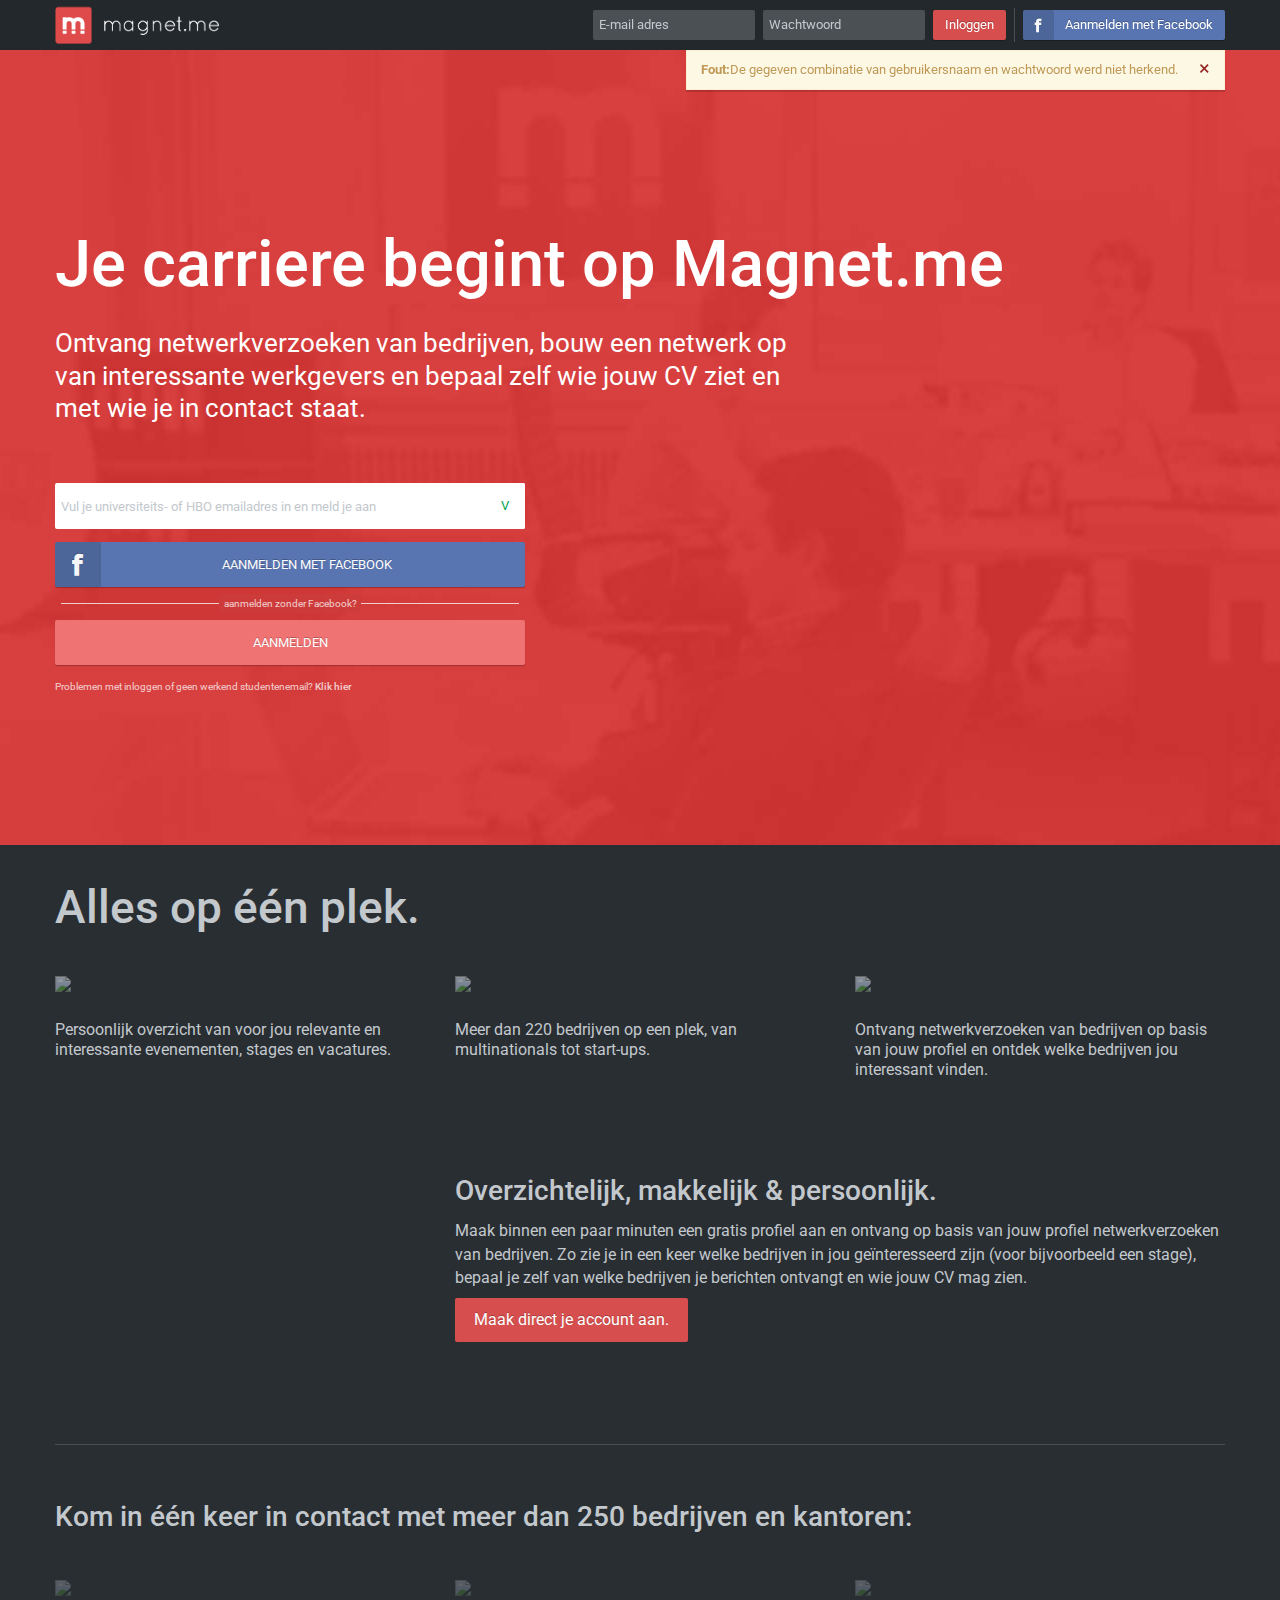
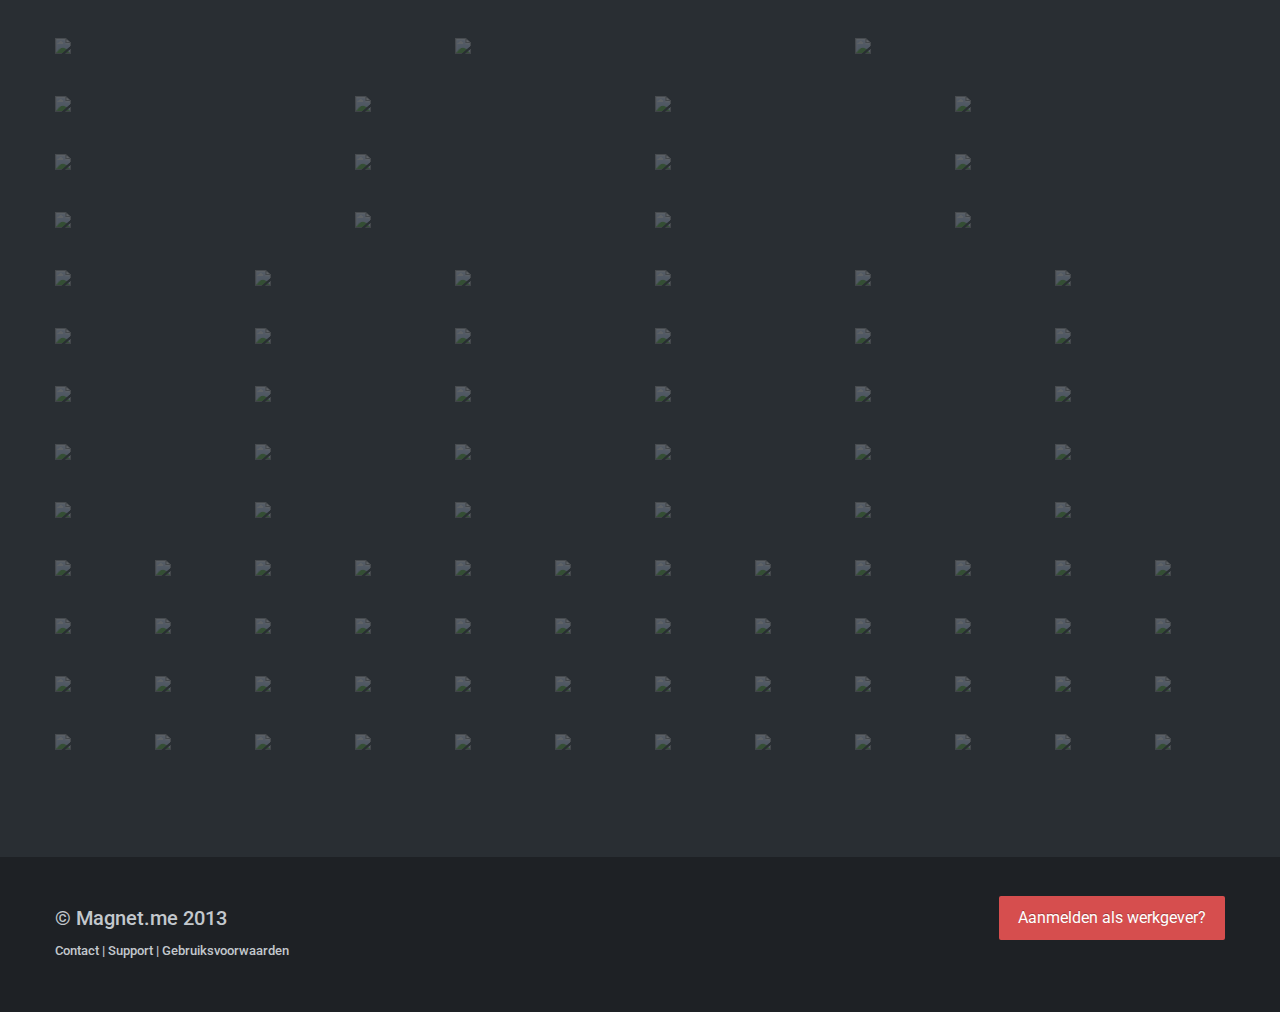
==== commit 890b85aa: "Frontpage update wo 3 april" ====
--- a/frontpage.html
+++ b/frontpage.html
@@ -26,12 +26,15 @@
     <div class="navbar navbar-fixed-top">
         <div class="navbar-inner">
             <div class="container">
-            	<span class="logo">Magnet.me</span>
+            	
+            	<div class="pull-left" id="brand">
+	            	<img src="assets/img/navbar/logo_magnetme.png" alt="Magnet.me logo" width="385" height="100%" />
+            	</div>
             	
             	<form class="navbar-form pull-right form-inline">
 					<input type="text" class="input-medium" placeholder="E-mail adres">
 					<input type="password" class="input-medium" placeholder="Wachtwoord">
-					<button type="submit" class="btn btn-danger input-small" data-loading-text="Inloggen...">Inloggen</button>
+					<button type="submit" class="btn btn-danger" data-loading-text="Inloggen...">Inloggen</button>
 					<div class="vertical_divider"></div>
 					<button class="btn btn-info btn-facebook " type="submit"><div class="icon_wrapper"><i class="icon-facebook"></i></div>Aanmelden met Facebook</button>
 				</form>
@@ -42,10 +45,6 @@
 				 	<a href="#" class="close" data-dismiss="alert">×</a>
 				 	<strong>Fout:</strong>De gegeven combinatie van gebruikersnaam en wachtwoord werd niet herkend.
 				 </div>
-				 <div class="alert animated">
-				 	<a href="#" class="close" data-dismiss="alert">×</a>
-				 	<strong>Fout:</strong>De gegeven combinatie van gebruikersnaam en wachtwoord werd niet herkend.
-				 </div>
 	    </div>
     </div>
     
@@ -67,11 +66,17 @@
                 </div>
 
                 <div class="row-fluid">
-                    <div class="span4">
+                    <div class="span5">
                         <form id="registration">
                             <fieldset>
-                                <input class="input-block-level animated" type="text" placeholder="Universiteits- of HBO emailadres" rel="tooltip" data-placement="right" data-original-title="Vul hier je emailadres van je hogeschool of universiteit in.">
-
+                            	<div class="studentmail-wrapper input-block-level">
+                            		<div class="validator">V</div>
+	                                <input 
+	                                	class="input-block-level animated studentmail" 
+	                                	type="text" 
+	                                	placeholder="Vul je universiteits- of HBO emailadres in en meld je aan">
+	                                <div class="error-message animated ">Vul een geldig universiteits- of HBO emailadres in.</div>
+                                </div>
                                 <div class="row-fluid">
                                     <button class="btn btn-info btn-facebook large input-block-level" type="submit" rel="popover" data-placement="right" title="Magnet.me zal nooit ongevraagd je Facebook account gebruiken.">
                                     	<div class="icon_wrapper"><i class="icon-facebook"></i></div>Aanmelden met Facebook
@@ -84,6 +89,9 @@
                                     <button class="btn btn-primary registration_reg input-block-level" type="submit" rel="tooltip" data-placement="right" data-original-title="Zeker weten? Aanmelden met Facebook duurt slechts 15 seconden...">Aanmelden</button>
                                 </div>
                             </fieldset>
+                            <div class="problems">
+                            	<p>Problemen met inloggen of geen werkend studentenemail? <a href="#">Klik hier</a></p>
+                            </div>
                         </form>
                     </div>
                 </div>
@@ -91,8 +99,8 @@
         </div>
     </div>
 
-    <div class="container">
-        <div class="curtain" id="uitleg">
+    <div id="uitleg">
+        <div class="container">
             <div class="row-fluid" id="usps">
                 <h1>Alles op één plek.</h1>
 
@@ -113,7 +121,7 @@
 
             <div class="row-fluid" id="video">
                 <div class="span4" id="vimeo_container">
-<!--                     <iframe src="http://player.vimeo.com/video/41917190?title=0&amp;byline=0&amp;portrait=0&amp;color=cc3c3c" width="500" height="281" frameborder="0" webkitallowfullscreen="" mozallowfullscreen="" allowfullscreen=""></iframe> -->
+                    <iframe src="http://player.vimeo.com/video/41917190?title=0&amp;byline=0&amp;portrait=0&amp;color=cc3c3c" width="500" height="281" frameborder="0" webkitallowfullscreen="" mozallowfullscreen="" allowfullscreen=""></iframe>
                 </div>
 
                 <div class="span8 text">
@@ -360,15 +368,12 @@
     
     	<div class="row-fluid">
     		<div class="span8 vertical_align">
-    			<h4>© Magnet.me 2013 | Contact | Support | Gebruiksvoorwaarden</h4>
-    			<p>Benieuwd naar de mogelijkheden van Magnet.me voor bedrijven? Klik hier voor meer informatie</p>
+    			<h4>© Magnet.me 2013</h4>
+    			<h5>Contact | Support | Gebruiksvoorwaarden</h5>
     		</div>
     		
     		<div class="span4 vertical_align right">
-    		
-    			<a class="btn btn-large btn-danger">Registreren</a>
-    			<a class="btn btn-large btn-grey">Werkgever?</a>
-    		
+    			<a class="btn btn-large btn-danger">Aanmelden als werkgever?</a>
     		</div>
     	
     	</div>
--- a/assets/css/responsive.css
+++ b/assets/css/responsive.css
@@ -8,4 +8,4 @@
 .hidden-desktop{display:none !important;}
 .visible-desktop{display:inherit !important;}
 @media (min-width:768px) and (max-width:979px){.hidden-desktop{display:inherit !important;} .visible-desktop{display:none !important ;} .visible-tablet{display:inherit !important;} .hidden-tablet{display:none !important;}}@media (max-width:767px){.hidden-desktop{display:inherit !important;} .visible-desktop{display:none !important;} .visible-phone{display:inherit !important;} .hidden-phone{display:none !important;}}.visible-print{display:none !important;}
-@media print{.visible-print{display:inherit !important;} .hidden-print{display:none !important;}}@media (min-width:1200px){.row{margin-left:-30px;*zoom:1;}.row:before,.row:after{display:table;content:"";line-height:0;} .row:after{clear:both;} [class*="span"]{float:left;min-height:1px;margin-left:30px;} .container,.navbar-static-top .container,.navbar-fixed-top .container,.navbar-fixed-bottom .container{width:1170px;} .span12{width:1170px;} .span11{width:1070px;} .span10{width:970px;} .span9{width:870px;} .span8{width:770px;} .span7{width:670px;} .span6{width:570px;} .span5{width:470px;} .span4{width:370px;} .span3{width:270px;} .span2{width:170px;} .span1{width:70px;} .offset12{margin-left:1230px;} .offset11{margin-left:1130px;} .offset10{margin-left:1030px;} .offset9{margin-left:930px;} .offset8{margin-left:830px;} .offset7{margin-left:730px;} .offset6{margin-left:630px;} .offset5{margin-left:530px;} .offset4{margin-left:430px;} .offset3{margin-left:330px;} .offset2{margin-left:230px;} .offset1{margin-left:130px;} .row-fluid{width:100%;*zoom:1;}.row-fluid:before,.row-fluid:after{display:table;content:"";line-height:0;} .row-fluid:after{clear:both;} .row-fluid [class*="span"]{display:block;width:100%;min-height:32px;-webkit-box-sizing:border-box;-moz-box-sizing:border-box;box-sizing:border-box;float:left;margin-left:2.564102564102564%;*margin-left:2.5109110747408616%;} .row-fluid [class*="span"]:first-child{margin-left:0;} .row-fluid .controls-row [class*="span"]+[class*="span"]{margin-left:2.564102564102564%;} .row-fluid .span12{width:100%;*width:99.94680851063829%;} .row-fluid .span11{width:91.45299145299145%;*width:91.39979996362975%;} .row-fluid .span10{width:82.90598290598291%;*width:82.8527914166212%;} .row-fluid .span9{width:74.35897435897436%;*width:74.30578286961266%;} .row-fluid .span8{width:65.81196581196582%;*width:65.75877432260411%;} .row-fluid .span7{width:57.26495726495726%;*width:57.21176577559556%;} .row-fluid .span6{width:48.717948717948715%;*width:48.664757228587014%;} .row-fluid .span5{width:40.17094017094017%;*width:40.11774868157847%;} .row-fluid .span4{width:31.623931623931625%;*width:31.570740134569924%;} .row-fluid .span3{width:23.076923076923077%;*width:23.023731587561375%;} .row-fluid .span2{width:14.52991452991453%;*width:14.476723040552828%;} .row-fluid .span1{width:5.982905982905983%;*width:5.929714493544281%;} .row-fluid .offset12{margin-left:105.12820512820512%;*margin-left:105.02182214948171%;} .row-fluid .offset12:first-child{margin-left:102.56410256410257%;*margin-left:102.45771958537915%;} .row-fluid .offset11{margin-left:96.58119658119658%;*margin-left:96.47481360247316%;} .row-fluid .offset11:first-child{margin-left:94.01709401709402%;*margin-left:93.91071103837061%;} .row-fluid .offset10{margin-left:88.03418803418803%;*margin-left:87.92780505546462%;} .row-fluid .offset10:first-child{margin-left:85.47008547008548%;*margin-left:85.36370249136206%;} .row-fluid .offset9{margin-left:79.48717948717949%;*margin-left:79.38079650845607%;} .row-fluid .offset9:first-child{margin-left:76.92307692307693%;*margin-left:76.81669394435352%;} .row-fluid .offset8{margin-left:70.94017094017094%;*margin-left:70.83378796144753%;} .row-fluid .offset8:first-child{margin-left:68.37606837606839%;*margin-left:68.26968539734497%;} .row-fluid .offset7{margin-left:62.393162393162385%;*margin-left:62.28677941443899%;} .row-fluid .offset7:first-child{margin-left:59.82905982905982%;*margin-left:59.72267685033642%;} .row-fluid .offset6{margin-left:53.84615384615384%;*margin-left:53.739770867430444%;} .row-fluid .offset6:first-child{margin-left:51.28205128205128%;*margin-left:51.175668303327875%;} .row-fluid .offset5{margin-left:45.299145299145295%;*margin-left:45.1927623204219%;} .row-fluid .offset5:first-child{margin-left:42.73504273504273%;*margin-left:42.62865975631933%;} .row-fluid .offset4{margin-left:36.75213675213675%;*margin-left:36.645753773413354%;} .row-fluid .offset4:first-child{margin-left:34.18803418803419%;*margin-left:34.081651209310785%;} .row-fluid .offset3{margin-left:28.205128205128204%;*margin-left:28.0987452264048%;} .row-fluid .offset3:first-child{margin-left:25.641025641025642%;*margin-left:25.53464266230224%;} .row-fluid .offset2{margin-left:19.65811965811966%;*margin-left:19.551736679396257%;} .row-fluid .offset2:first-child{margin-left:17.094017094017094%;*margin-left:16.98763411529369%;} .row-fluid .offset1{margin-left:11.11111111111111%;*margin-left:11.004728132387708%;} .row-fluid .offset1:first-child{margin-left:8.547008547008547%;*margin-left:8.440625568285142%;} input,textarea,.uneditable-input{margin-left:0;} .controls-row [class*="span"]+[class*="span"]{margin-left:30px;} input.span12,textarea.span12,.uneditable-input.span12{width:1156px;} input.span11,textarea.span11,.uneditable-input.span11{width:1056px;} input.span10,textarea.span10,.uneditable-input.span10{width:956px;} input.span9,textarea.span9,.uneditable-input.span9{width:856px;} input.span8,textarea.span8,.uneditable-input.span8{width:756px;} input.span7,textarea.span7,.uneditable-input.span7{width:656px;} input.span6,textarea.span6,.uneditable-input.span6{width:556px;} input.span5,textarea.span5,.uneditable-input.span5{width:456px;} input.span4,textarea.span4,.uneditable-input.span4{width:356px;} input.span3,textarea.span3,.uneditable-input.span3{width:256px;} input.span2,textarea.span2,.uneditable-input.span2{width:156px;} input.span1,textarea.span1,.uneditable-input.span1{width:56px;} .thumbnails{margin-left:-30px;} .thumbnails>li{margin-left:30px;} .row-fluid .thumbnails{margin-left:0;}}@media (min-width:768px) and (max-width:979px){.row{margin-left:-20px;*zoom:1;}.row:before,.row:after{display:table;content:"";line-height:0;} .row:after{clear:both;} [class*="span"]{float:left;min-height:1px;margin-left:20px;} .container,.navbar-static-top .container,.navbar-fixed-top .container,.navbar-fixed-bottom .container{width:724px;} .span12{width:724px;} .span11{width:662px;} .span10{width:600px;} .span9{width:538px;} .span8{width:476px;} .span7{width:414px;} .span6{width:352px;} .span5{width:290px;} .span4{width:228px;} .span3{width:166px;} .span2{width:104px;} .span1{width:42px;} .offset12{margin-left:764px;} .offset11{margin-left:702px;} .offset10{margin-left:640px;} .offset9{margin-left:578px;} .offset8{margin-left:516px;} .offset7{margin-left:454px;} .offset6{margin-left:392px;} .offset5{margin-left:330px;} .offset4{margin-left:268px;} .offset3{margin-left:206px;} .offset2{margin-left:144px;} .offset1{margin-left:82px;} .row-fluid{width:100%;*zoom:1;}.row-fluid:before,.row-fluid:after{display:table;content:"";line-height:0;} .row-fluid:after{clear:both;} .row-fluid [class*="span"]{display:block;width:100%;min-height:32px;-webkit-box-sizing:border-box;-moz-box-sizing:border-box;box-sizing:border-box;float:left;margin-left:2.7624309392265194%;*margin-left:2.709239449864817%;} .row-fluid [class*="span"]:first-child{margin-left:0;} .row-fluid .controls-row [class*="span"]+[class*="span"]{margin-left:2.7624309392265194%;} .row-fluid .span12{width:100%;*width:99.94680851063829%;} .row-fluid .span11{width:91.43646408839778%;*width:91.38327259903608%;} .row-fluid .span10{width:82.87292817679558%;*width:82.81973668743387%;} .row-fluid .span9{width:74.30939226519337%;*width:74.25620077583166%;} .row-fluid .span8{width:65.74585635359117%;*width:65.69266486422946%;} .row-fluid .span7{width:57.18232044198895%;*width:57.12912895262725%;} .row-fluid .span6{width:48.61878453038674%;*width:48.56559304102504%;} .row-fluid .span5{width:40.05524861878453%;*width:40.00205712942283%;} .row-fluid .span4{width:31.491712707182323%;*width:31.43852121782062%;} .row-fluid .span3{width:22.92817679558011%;*width:22.87498530621841%;} .row-fluid .span2{width:14.3646408839779%;*width:14.311449394616199%;} .row-fluid .sp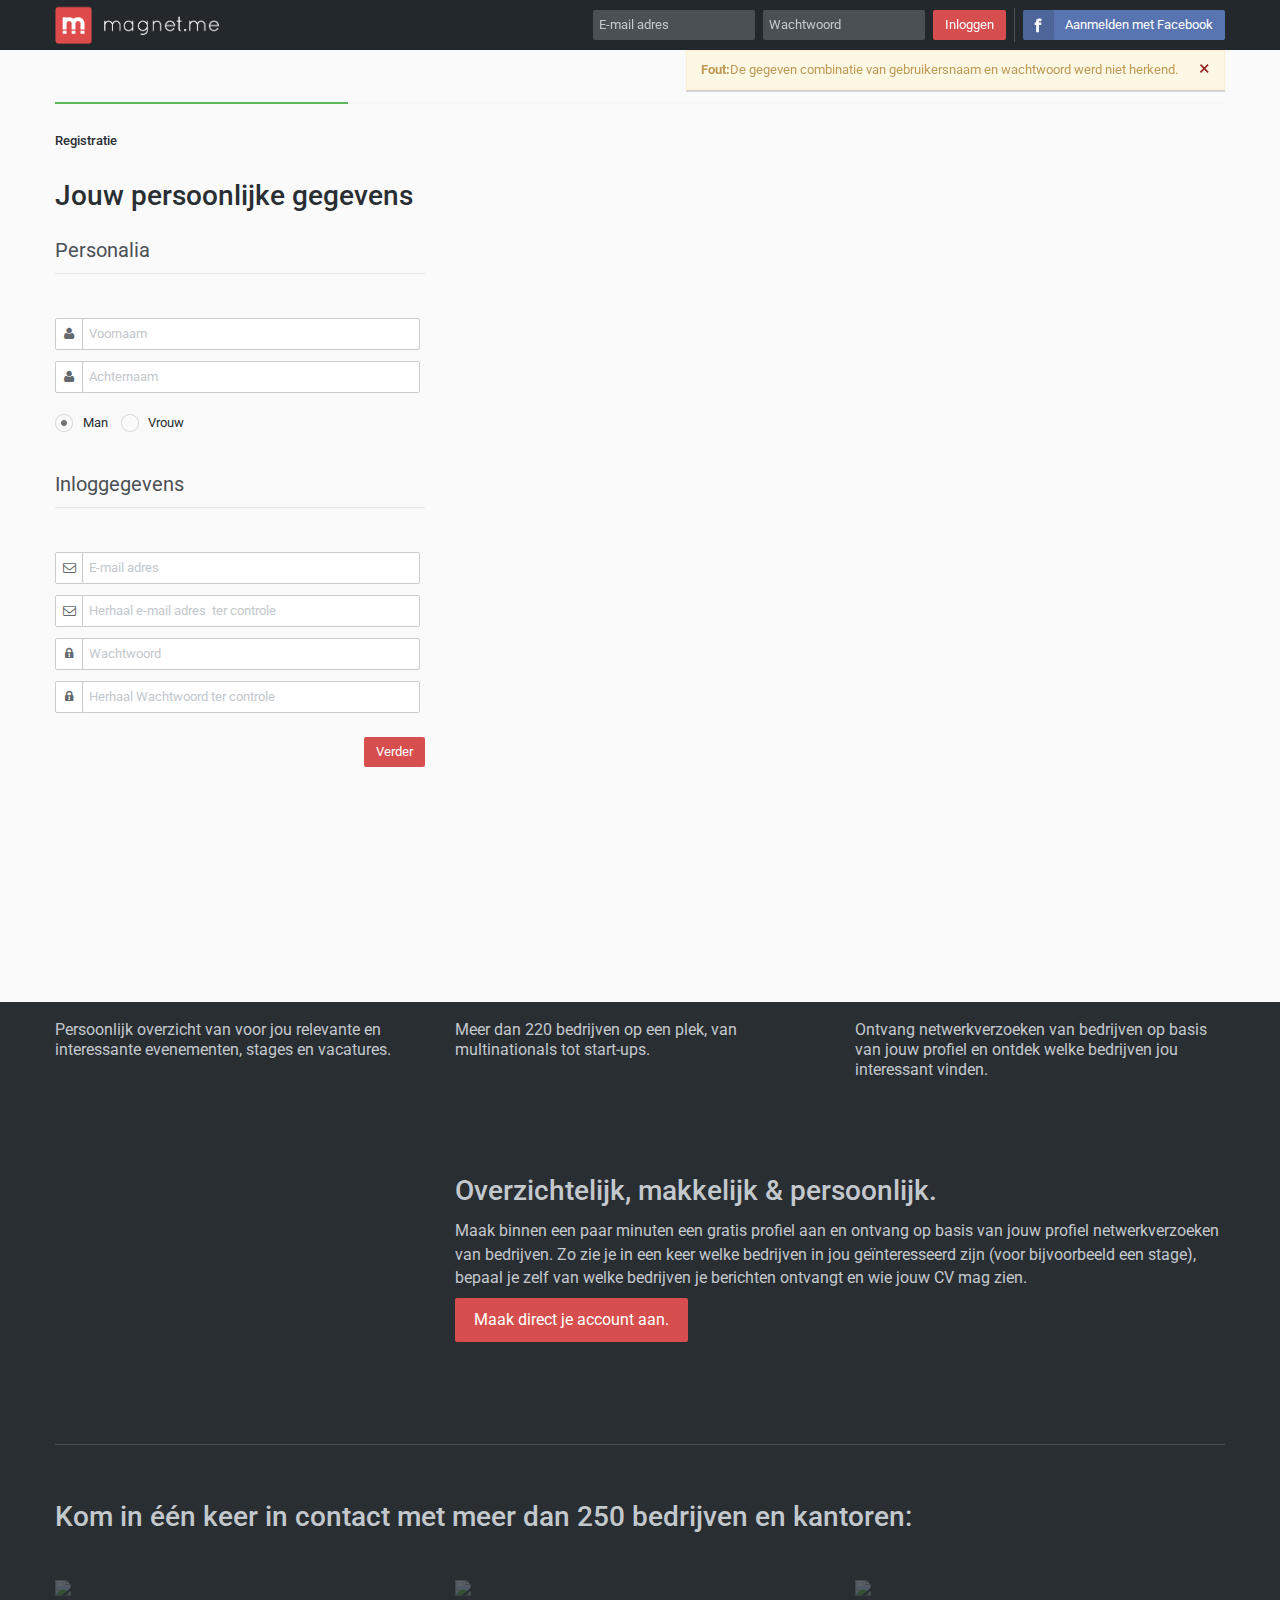
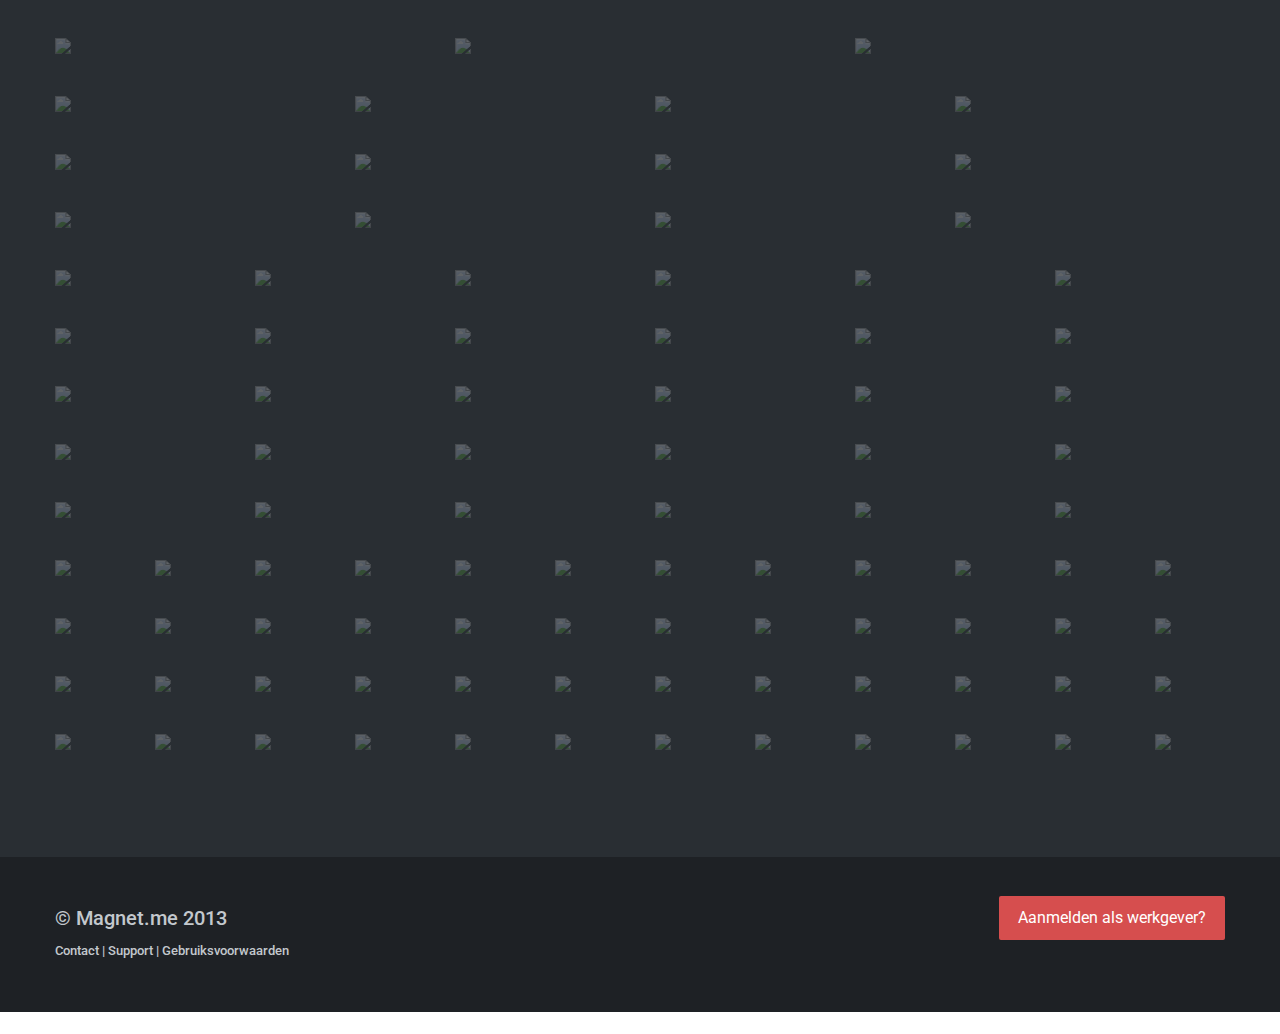
==== commit b1645f99: "Vrijdag registratie stap #1" ====
--- a/frontpage.html
+++ b/frontpage.html
@@ -5,380 +5,509 @@
     <meta charset="utf-8">
 
     <title>Je carriere begint op Magnet.me - www.magnet.me</title>
+    
     <meta name="viewport" content="width=device-width, initial-scale=1.0">
     <meta name="description" content="Je carriere begint op Magnet.me - www.magnet.me">
-    <meta name="author" content="magnet.me"><!-- Le styles -->
-    <link href="assets/css/style.css" rel="stylesheet" type="text/css">
-    <link href="assets/css/responsive.css" rel="stylesheet" type="text/css">
-    
-    <link href="assets/css/page_templates/mm_frontpage.css" rel="stylesheet" type="text/css">
-    
-    <link href="assets/js/google-code-prettify/prettify.css" rel="stylesheet" type="text/css"><!-- Le HTML5 shim, for IE6-8 support of HTML5 elements -->
-    <!--[if lt IE 9]>
-      <script src="http://html5shim.googlecode.com/svn/trunk/html5.js"></script>
-    <![endif]-->
-    <link href='http://fonts.googleapis.com/css?family=Roboto:400,300,400italic,500,500italic' rel='stylesheet' type='text/css'>
+    <meta name="author" content="magnet.me">
+    
+    <!-- Le styles -->
+    
+	    <!-- Bootstrap default stylesheets -->
+	    <link href="assets/css/style.css" rel="stylesheet" type="text/css">
+	    <link href="assets/css/responsive.css" rel="stylesheet" type="text/css">
+	    
+	    <!-- Magnet.me page specific stylesheet -->
+	    <link href="assets/css/page_templates/mm_frontpage.css" rel="stylesheet" type="text/css">
+	    
+	    <link href="assets/js/google-code-prettify/prettify.css" rel="stylesheet" type="text/css">
+	    
+	    
+	    
+	    <link href="assets/css/mm_global/icheck/skins/minimal/grey.css" rel="stylesheet" type="text/css">
+	    
+	    <!-- Le HTML5 shim, for IE6-8 support of HTML5 elements -->
+	    
+	    <!--[if lt IE 9]>
+	      <script src="http://html5shim.googlecode.com/svn/trunk/html5.js"></script>
+	    <![endif]-->
+	    
+	    <!-- Google font (Roboto) import -->
+	    <link href='http://fonts.googleapis.com/css?family=Roboto:400,300,400italic,500,500italic' rel='stylesheet' type='text/css'>
 </head>
 
-<body class="frontpage">
-    <!-- Navbar -->
-
-    <div class="navbar navbar-fixed-top">
-        <div class="navbar-inner">
-            <div class="container">
-            	
-            	<div class="pull-left" id="brand">
-	            	<img src="assets/img/navbar/logo_magnetme.png" alt="Magnet.me logo" width="385" height="100%" />
-            	</div>
-            	
-            	<form class="navbar-form pull-right form-inline">
-					<input type="text" class="input-medium" placeholder="E-mail adres">
-					<input type="password" class="input-medium" placeholder="Wachtwoord">
-					<button type="submit" class="btn btn-danger" data-loading-text="Inloggen...">Inloggen</button>
-					<div class="vertical_divider"></div>
-					<button class="btn btn-info btn-facebook " type="submit"><div class="icon_wrapper"><i class="icon-facebook"></i></div>Aanmelden met Facebook</button>
-				</form>
+<body>
+    
+	<!-- Navbar -->
+	    <div class="navbar navbar-fixed-top">
+	        <div class="navbar-inner">
+	            <div class="container">
+	            	
+	            	<div class="pull-left" id="brand">
+		            	<a href="#home">
+		            		<img src="assets/img/navbar/logo_magnetme.png" alt="Magnet.me logo" width="385" height="100%" />
+		            	</a>
+	            	</div>
+	            	
+	            	<form class="navbar-form pull-right form-inline">
+						<input type="text" class="input-medium" placeholder="E-mail adres">
+						<input type="password" class="input-medium" placeholder="Wachtwoord">
+						<button type="submit" class="btn btn-danger" data-loading-text="Inloggen...">Inloggen</button>
+						<div class="vertical_divider"></div>
+						<button class="btn btn-info btn-facebook " type="submit"><div class="icon_wrapper"><i class="icon-facebook"></i></div>Aanmelden met Facebook</button>
+					</form>
+	            </div>
+	        </div>
+	        <div class="container" id="alerts">
+					<div class="alert animated">
+					 	<a href="#" class="close" data-dismiss="alert">×</a>
+					 	<strong>Fout:</strong>De gegeven combinatie van gebruikersnaam en wachtwoord werd niet herkend.
+					 </div>
+		    </div>
+	    </div>
+	    
+	    <div id="registration_wrapper" class="animated fadeInUpBig">
+	    	<div class="container">
+	    		<div class="progress progress-success">
+		    		<div class="bar" style="width: 25%;"></div>
+  				</div>
+  				<h5>Registratie</h5>
+  				
+	    		<div class="row-fluid step" id="step2">
+	    			
+	    			<div class="span12">
+	    				<h3>Jouw persoonlijke gegevens</h3>
+	    			
+		    			<div class="row-fluid">
+			    			<div class="span4">	
+			    				<form id="registration">
+	                            <fieldset>
+	                            <legend>Personalia</legend>
+		                            <div class="control-group input-prepend input-block-level">
+			                            <div class="controls">
+			                            	<span class="add-on"><i class="icon-user"></i></span>
+			                            	<input 
+			                            		class="input input-big span11 warning"  
+			                            		type="text"
+			                            		placeholder="Voornaam"
+			                            		required >
+			                            	<p class="help-block"></p>
+			                            </div>
+		                            </div>
+		                            <div class="input-prepend input-block-level">
+		                            	<span class="add-on"><i class="icon-user"></i></span>
+		                            	<input 
+		                            		class="input span11" 
+		                            		type="text"
+		                            		placeholder="Achternaam"
+		                            		required >
+	                            	</div>
+	                            	<div class="control-group">
+	                            		<div class="controls">
+											<div class=" radio inline">
+												<input type="radio" name="geslacht" id="geslacht1" value="option1" checked>
+												<label for="geslacht1">Man</label>
+											</div>
+			
+											<div class="radio inline">
+												<input type="radio" name="geslacht" id="geslacht2" value="option2">
+												<label for="geslacht2">Vrouw</label>
+											</div>
+											<p class="help-block"></p>
+
+		                            </div>
+	                            	</div>
+								</fieldset>
+									
+								<fieldset>
+		                            <legend>Inloggegevens</legend>
+		                            <div class="control-group input-prepend input-block-level">
+		                            	<div class="controls">
+		                            	<span class="add-on"><i class="icon-envelope"></i></span>
+		                            	
+			                            	<input 
+			                            		class="input span11" type="email" name="email" id="email" placeholder="E-mail adres" rel="tooltip" title="Gebruik hier je e-mailadres waarop je berichten van recruiters wilt ontvangen." data-placement="right" data-validation-email-message="Geen geldig e-mail adres." required>
+			                            	<p class="help-block"></p>
+		                            	</div>
+		                            </div>
+		                            <div class="control-group input-prepend input-block-level">
+		                            	<div class="controls">
+			                            	<span class="add-on"><i class="icon-envelope"></i></span>
+			                            	<input class="input span11" type="text" id="mail_check" placeholder="Herhaal e-mail adres  ter controle" data-validation-matches-match="email" data-validation-matches-message="E-mail adressen komen niet overeen">
+			                            	<p class="help-block"></p>
+		                            	</div>
+		                            </div>
+		                            <div class="input-prepend input-block-level">
+		                            	<div class="controls">
+			                            	<span class="add-on"><i class="icon-lock"></i></span>
+			                            	<input 
+			                            		class="input span11"
+			                            		type="password"
+			                            		name="password"
+			                            		id="password"
+			                            		placeholder="Wachtwoord" 
+			                            		required>
+			                            	<p class="help-block"></p>
+		                            	</div>
+		                            </div>
+		                            <div class="control-group input-prepend input-block-level">
+		                            	<div class="controls">
+			                            	<span class="add-on"><i class="icon-lock"></i></span>
+			                            	<input 
+			                            		class="input span11"
+			                            		type="password"
+			                            		name="password_check"
+			                            		id="password_check"
+			                            		placeholder="Herhaal Wachtwoord ter controle"
+			                            		data-validation-matches-match="password" 
+			                            		data-validation-matches-message="Wachtwoorden komen niet overeen">
+			                            	<p class="help-block"></p>
+		                            	</div>
+		                            </div>
+
+                        		</fieldset>
+                        		
+                        		<button type="submit" class="btn btn-danger pull-right">Verder</button>
+			    			</div>
+			    		</div>
+		    		</div>
+	    			
+	    		</div>
+	    	</div>
+	    </div>
+
+		   
+	    
+	    <div id="fp_wrapper">
+	
+	    <div id="fp_intro_red" data-stellar-ratio="1.35" data-stellar-background-ratio="0.25" data-stellar-vertical-offset="50">
+	        <div class="container">
+			
+	            <div class="curtain" id="introductie" >
+	
+	                <div class="row-fluid">
+	                    <h1 class="headline">Je carriere begint op Magnet.me</h1>
+	                </div>
+	
+	                <div class="row-fluid">
+	                    <div class="span8">
+	                        <h2 class="tagline">Ontvang netwerkverzoeken van bedrijven, bouw een netwerk op van interessante werkgevers en bepaal zelf wie jouw CV ziet en met wie je in contact staat.</h2>
+	                    </div>
+	                </div>
+	
+	                <div class="row-fluid">
+	                    <div class="span5">
+	                        <form id="registration">
+	                            <fieldset>
+	                            	<div class="studentmail-wrapper animated">
+	                            		<div class="validator">V</div>
+		                                <input 
+		                                	class="input-block-level" 
+		                                	type="text" 
+		                                	placeholder="Vul je universiteits- of HBO emailadres in en meld je aan">
+		                                <div class="error-message animated">Vul een geldig universiteits- of HBO emailadres in.</div>
+	                                </div>
+	                                <div class="row-fluid">
+	                                    <button class="btn btn-info btn-facebook large input-block-level" type="submit" rel="popover" data-placement="right" title="Magnet.me zal nooit ongevraagd je Facebook account gebruiken.">
+	                                    	<div class="icon_wrapper"><i class="icon-facebook"></i></div>Aanmelden met Facebook
+	                                    </button>
+	
+	                                    <div class="btn_seperator">
+	                                        <span class="text">aanmelden zonder Facebook?</span>
+	                                        <span class="line"></span>
+	                                    </div>
+	                                    <button class="btn btn-primary registration_reg input-block-level" type="submit" rel="tooltip" data-placement="right" data-original-title="Zeker weten? Aanmelden met Facebook duurt slechts 15 seconden...">Aanmelden</button>
+	                                </div>
+	                            </fieldset>
+	                            <div class="problems">
+	                            	<p>Problemen met inloggen of geen werkend studentenemail? <a href="#">Klik hier</a></p>
+	                            </div>
+	                        </form>
+	                    </div>
+	                </div>
+	            </div>
+	        </div>
+	    </div>
+	
+	    <div id="uitleg">
+	        <div class="container">
+	            <div class="row-fluid" id="usps">
+	                <h1>Alles op één plek.</h1>
+	
+	                <div class="row-fluid" id="usps_cols">
+	                    <div class="span4 usp">
+	                        <img class="img-rounded span12" src="http://placehold.it/350x180&text=USP1"> <span class="span12 usp_text">Persoonlijk overzicht van voor jou relevante en interessante evenementen, stages en vacatures.</span>
+	                    </div>
+	
+	                    <div class="span4 usp">
+	                        <img class="img-rounded span12" src="http://placehold.it/350x180&text=USP2"> <span class="span12 usp_text">Meer dan 220 bedrijven op een plek, van multinationals tot start-ups.</span>
+	                    </div>
+	
+	                    <div class="span4 usp">
+	                        <img class="img-rounded span12" src="http://placehold.it/350x180&text=USP3"> <span class="span12 usp_text">Ontvang netwerkverzoeken van bedrijven op basis van jouw profiel en ontdek welke bedrijven jou interessant vinden.</span>
+	                    </div>
+	                </div>
+	            </div>
+	
+	            <div class="row-fluid" id="video">
+	                <div class="span4" id="vimeo_container">
+	                    <iframe src="http://player.vimeo.com/video/41917190?title=0&amp;byline=0&amp;portrait=0&amp;color=cc3c3c" width="500" height="281" frameborder="0" webkitallowfullscreen="" mozallowfullscreen="" allowfullscreen=""></iframe>
+	                </div>
+	
+	                <div class="span8 text">
+	                    <h3>Overzichtelijk, makkelijk & persoonlijk.</h3>
+	
+	                    <p class="video_text">Maak binnen een paar minuten een gratis profiel aan en ontvang op basis van jouw profiel netwerkverzoeken van bedrijven. Zo zie je in een keer welke bedrijven in jou geïnteresseerd zijn (voor bijvoorbeeld een stage), bepaal je zelf van welke bedrijven je berichten ontvangt en wie jouw CV mag zien.</p>
+	
+	                    <div class="row-fluid">
+	                        <a class="btn btn-large btn-danger">Maak direct je account aan.</a>
+	                    </div>
+	                </div>
+	            </div>
+	            <hr>
+	
+	            <div class="row-fluid" id="clients">
+                <h3>Kom in één keer in contact met meer dan 250 bedrijven en kantoren:</h3>
+
+                <div class="row-fluid" id="client_list">
+                    <div class="span4"><img class="img-rounded span12" src="http://placehold.it/350x120&text=Client"></div>
+
+                    <div class="span4"><img class="img-rounded span12" src="http://placehold.it/350x120&text=Client"></div>
+
+                    <div class="span4"><img class="img-rounded span12" src="http://placehold.it/350x120&text=Client"></div>
+                </div>
+
+                <div class="row-fluid" id="client_list">
+                    <div class="span4"><img class="img-rounded span12" src="http://placehold.it/350x120&text=Client"></div>
+
+                    <div class="span4"><img class="img-rounded span12" src="http://placehold.it/350x120&text=Client"></div>
+
+                    <div class="span4"><img class="img-rounded span12" src="http://placehold.it/350x120&text=Client"></div>
+                </div>
+
+                <div class="row-fluid" id="client_list">
+                    <div class="span3"><img class="img-rounded span12" src="http://placehold.it/350x120&text=Client"></div>
+
+                    <div class="span3"><img class="img-rounded span12" src="http://placehold.it/350x120&text=Client"></div>
+
+                    <div class="span3"><img class="img-rounded span12" src="http://placehold.it/350x120&text=Client"></div>
+
+                    <div class="span3"><img class="img-rounded span12" src="http://placehold.it/350x120&text=Client"></div>
+                </div>
+
+                <div class="row-fluid" id="client_list">
+                    <div class="span3"><img class="img-rounded span12" src="http://placehold.it/350x120&text=Client"></div>
+
+                    <div class="span3"><img class="img-rounded span12" src="http://placehold.it/350x120&text=Client"></div>
+
+                    <div class="span3"><img class="img-rounded span12" src="http://placehold.it/350x120&text=Client"></div>
+
+                    <div class="span3"><img class="img-rounded span12" src="http://placehold.it/350x120&text=Client"></div>
+                </div>
+
+                <div class="row-fluid" id="client_list">
+                    <div class="span3"><img class="img-rounded span12" src="http://placehold.it/350x120&text=Client"></div>
+
+                    <div class="span3"><img class="img-rounded span12" src="http://placehold.it/350x120&text=Client"></div>
+
+                    <div class="span3"><img class="img-rounded span12" src="http://placehold.it/350x120&text=Client"></div>
+
+                    <div class="span3"><img class="img-rounded span12" src="http://placehold.it/350x120&text=Client"></div>
+                </div>
+
+                <div class="row-fluid" id="client_list">
+                    <div class="span2"><img class="img-rounded span12" src="http://placehold.it/350x120&text=Client"></div>
+
+                    <div class="span2"><img class="img-rounded span12" src="http://placehold.it/350x120&text=Client"></div>
+
+                    <div class="span2"><img class="img-rounded span12" src="http://placehold.it/350x120&text=Client"></div>
+
+                    <div class="span2"><img class="img-rounded span12" src="http://placehold.it/350x120&text=Client"></div>
+
+                    <div class="span2"><img class="img-rounded span12" src="http://placehold.it/350x120&text=Client"></div>
+
+                    <div class="span2"><img class="img-rounded span12" src="http://placehold.it/350x120&text=Client"></div>
+                </div>
+
+                <div class="row-fluid" id="client_list">
+                    <div class="span2"><img class="img-rounded span12" src="http://placehold.it/350x120&text=Client"></div>
+
+                    <div class="span2"><img class="img-rounded span12" src="http://placehold.it/350x120&text=Client"></div>
+
+                    <div class="span2"><img class="img-rounded span12" src="http://placehold.it/350x120&text=Client"></div>
+
+                    <div class="span2"><img class="img-rounded span12" src="http://placehold.it/350x120&text=Client"></div>
+
+                    <div class="span2"><img class="img-rounded span12" src="http://placehold.it/350x120&text=Client"></div>
+
+                    <div class="span2"><img class="img-rounded span12" src="http://placehold.it/350x120&text=Client"></div>
+                </div>
+
+                <div class="row-fluid" id="client_list">
+                    <div class="span2"><img class="img-rounded span12" src="http://placehold.it/350x120&text=Client"></div>
+
+                    <div class="span2"><img class="img-rounded span12" src="http://placehold.it/350x120&text=Client"></div>
+
+                    <div class="span2"><img class="img-rounded span12" src="http://placehold.it/350x120&text=Client"></div>
+
+                    <div class="span2"><img class="img-rounded span12" src="http://placehold.it/350x120&text=Client"></div>
+
+                    <div class="span2"><img class="img-rounded span12" src="http://placehold.it/350x120&text=Client"></div>
+
+                    <div class="span2"><img class="img-rounded span12" src="http://placehold.it/350x120&text=Client"></div>
+                </div>
+
+                <div class="row-fluid" id="client_list">
+                    <div class="span2"><img class="img-rounded span12" src="http://placehold.it/350x120&text=Client"></div>
+
+                    <div class="span2"><img class="img-rounded span12" src="http://placehold.it/350x120&text=Client"></div>
+
+                    <div class="span2"><img class="img-rounded span12" src="http://placehold.it/350x120&text=Client"></div>
+
+                    <div class="span2"><img class="img-rounded span12" src="http://placehold.it/350x120&text=Client"></div>
+
+                    <div class="span2"><img class="img-rounded span12" src="http://placehold.it/350x120&text=Client"></div>
+
+                    <div class="span2"><img class="img-rounded span12" src="http://placehold.it/350x120&text=Client"></div>
+                </div>
+
+                <div class="row-fluid" id="client_list">
+                    <div class="span2"><img class="img-rounded span12" src="http://placehold.it/350x120&text=Client"></div>
+
+                    <div class="span2"><img class="img-rounded span12" src="http://placehold.it/350x120&text=Client"></div>
+
+                    <div class="span2"><img class="img-rounded span12" src="http://placehold.it/350x120&text=Client"></div>
+
+                    <div class="span2"><img class="img-rounded span12" src="http://placehold.it/350x120&text=Client"></div>
+
+                    <div class="span2"><img class="img-rounded span12" src="http://placehold.it/350x120&text=Client"></div>
+
+                    <div class="span2"><img class="img-rounded span12" src="http://placehold.it/350x120&text=Client"></div>
+                </div>
+
+                <div class="row-fluid" id="client_list">
+                    <div class="span1"><img class="img-rounded span12" src="http://placehold.it/350x120&text=Client"></div>
+
+                    <div class="span1"><img class="img-rounded span12" src="http://placehold.it/350x120&text=Client"></div>
+
+                    <div class="span1"><img class="img-rounded span12" src="http://placehold.it/350x120&text=Client"></div>
+
+                    <div class="span1"><img class="img-rounded span12" src="http://placehold.it/350x120&text=Client"></div>
+
+                    <div class="span1"><img class="img-rounded span12" src="http://placehold.it/350x120&text=Client"></div>
+
+                    <div class="span1"><img class="img-rounded span12" src="http://placehold.it/350x120&text=Client"></div>
+
+                    <div class="span1"><img class="img-rounded span12" src="http://placehold.it/350x120&text=Client"></div>
+
+                    <div class="span1"><img class="img-rounded span12" src="http://placehold.it/350x120&text=Client"></div>
+
+                    <div class="span1"><img class="img-rounded span12" src="http://placehold.it/350x120&text=Client"></div>
+
+                    <div class="span1"><img class="img-rounded span12" src="http://placehold.it/350x120&text=Client"></div>
+
+                    <div class="span1"><img class="img-rounded span12" src="http://placehold.it/350x120&text=Client"></div>
+
+                    <div class="span1"><img class="img-rounded span12" src="http://placehold.it/350x120&text=Client"></div>
+                </div>
+
+                <div class="row-fluid" id="client_list">
+                    <div class="span1"><img class="img-rounded span12" src="http://placehold.it/350x120&text=Client"></div>
+
+                    <div class="span1"><img class="img-rounded span12" src="http://placehold.it/350x120&text=Client"></div>
+
+                    <div class="span1"><img class="img-rounded span12" src="http://placehold.it/350x120&text=Client"></div>
+
+                    <div class="span1"><img class="img-rounded span12" src="http://placehold.it/350x120&text=Client"></div>
+
+                    <div class="span1"><img class="img-rounded span12" src="http://placehold.it/350x120&text=Client"></div>
+
+                    <div class="span1"><img class="img-rounded span12" src="http://placehold.it/350x120&text=Client"></div>
+
+                    <div class="span1"><img class="img-rounded span12" src="http://placehold.it/350x120&text=Client"></div>
+
+                    <div class="span1"><img class="img-rounded span12" src="http://placehold.it/350x120&text=Client"></div>
+
+                    <div class="span1"><img class="img-rounded span12" src="http://placehold.it/350x120&text=Client"></div>
+
+                    <div class="span1"><img class="img-rounded span12" src="http://placehold.it/350x120&text=Client"></div>
+
+                    <div class="span1"><img class="img-rounded span12" src="http://placehold.it/350x120&text=Client"></div>
+
+                    <div class="span1"><img class="img-rounded span12" src="http://placehold.it/350x120&text=Client"></div>
+                </div>
+
+                <div class="row-fluid" id="client_list">
+                    <div class="span1"><img class="img-rounded span12" src="http://placehold.it/350x120&text=Client"></div>
+
+                    <div class="span1"><img class="img-rounded span12" src="http://placehold.it/350x120&text=Client"></div>
+
+                    <div class="span1"><img class="img-rounded span12" src="http://placehold.it/350x120&text=Client"></div>
+
+                    <div class="span1"><img class="img-rounded span12" src="http://placehold.it/350x120&text=Client"></div>
+
+                    <div class="span1"><img class="img-rounded span12" src="http://placehold.it/350x120&text=Client"></div>
+
+                    <div class="span1"><img class="img-rounded span12" src="http://placehold.it/350x120&text=Client"></div>
+
+                    <div class="span1"><img class="img-rounded span12" src="http://placehold.it/350x120&text=Client"></div>
+
+                    <div class="span1"><img class="img-rounded span12" src="http://placehold.it/350x120&text=Client"></div>
+
+                    <div class="span1"><img class="img-rounded span12" src="http://placehold.it/350x120&text=Client"></div>
+
+                    <div class="span1"><img class="img-rounded span12" src="http://placehold.it/350x120&text=Client"></div>
+
+                    <div class="span1"><img class="img-rounded span12" src="http://placehold.it/350x120&text=Client"></div>
+
+                    <div class="span1"><img class="img-rounded span12" src="http://placehold.it/350x120&text=Client"></div>
+                </div>
+
+                <div class="row-fluid" id="client_list">
+                    <div class="span1"><img class="img-rounded span12" src="http://placehold.it/350x120&text=Client"></div>
+
+                    <div class="span1"><img class="img-rounded span12" src="http://placehold.it/350x120&text=Client"></div>
+
+                    <div class="span1"><img class="img-rounded span12" src="http://placehold.it/350x120&text=Client"></div>
+
+                    <div class="span1"><img class="img-rounded span12" src="http://placehold.it/350x120&text=Client"></div>
+
+                    <div class="span1"><img class="img-rounded span12" src="http://placehold.it/350x120&text=Client"></div>
+
+                    <div class="span1"><img class="img-rounded span12" src="http://placehold.it/350x120&text=Client"></div>
+
+                    <div class="span1"><img class="img-rounded span12" src="http://placehold.it/350x120&text=Client"></div>
+
+                    <div class="span1"><img class="img-rounded span12" src="http://placehold.it/350x120&text=Client"></div>
+
+                    <div class="span1"><img class="img-rounded span12" src="http://placehold.it/350x120&text=Client"></div>
+
+                    <div class="span1"><img class="img-rounded span12" src="http://placehold.it/350x120&text=Client"></div>
+
+                    <div class="span1"><img class="img-rounded span12" src="http://placehold.it/350x120&text=Client"></div>
+
+                    <div class="span1"><img class="img-rounded span12" src="http://placehold.it/350x120&text=Client"></div>
+                </div>
             </div>
-        </div>
-        <div class="container" id="alerts">
-				<div class="alert animated">
-				 	<a href="#" class="close" data-dismiss="alert">×</a>
-				 	<strong>Fout:</strong>De gegeven combinatie van gebruikersnaam en wachtwoord werd niet herkend.
-				 </div>
+	        </div>
 	    </div>
     </div>
-    
-
-
-    <div id="red_bg" data-stellar-ratio="1.35" data-stellar-background-ratio="0.25" data-stellar-vertical-offset="50">
-        <div class="container">
-		
-            <div class="curtain" id="introductie" >
-
-                <div class="row-fluid">
-                    <h1 class="headline">Je carriere begint op Magnet.me</h1>
-                </div>
-
-                <div class="row-fluid">
-                    <div class="span8">
-                        <h2 class="tagline">Ontvang netwerkverzoeken van bedrijven, bouw een netwerk op van interessante werkgevers en bepaal zelf wie jouw CV ziet en met wie je in contact staat.</h2>
-                    </div>
-                </div>
-
-                <div class="row-fluid">
-                    <div class="span5">
-                        <form id="registration">
-                            <fieldset>
-                            	<div class="studentmail-wrapper input-block-level">
-                            		<div class="validator">V</div>
-	                                <input 
-	                                	class="input-block-level animated studentmail" 
-	                                	type="text" 
-	                                	placeholder="Vul je universiteits- of HBO emailadres in en meld je aan">
-	                                <div class="error-message animated ">Vul een geldig universiteits- of HBO emailadres in.</div>
-                                </div>
-                                <div class="row-fluid">
-                                    <button class="btn btn-info btn-facebook large input-block-level" type="submit" rel="popover" data-placement="right" title="Magnet.me zal nooit ongevraagd je Facebook account gebruiken.">
-                                    	<div class="icon_wrapper"><i class="icon-facebook"></i></div>Aanmelden met Facebook
-                                    </button>
-
-                                    <div class="btn_seperator">
-                                        <span class="text">aanmelden zonder Facebook?</span>
-                                        <span class="line"></span>
-                                    </div>
-                                    <button class="btn btn-primary registration_reg input-block-level" type="submit" rel="tooltip" data-placement="right" data-original-title="Zeker weten? Aanmelden met Facebook duurt slechts 15 seconden...">Aanmelden</button>
-                                </div>
-                            </fieldset>
-                            <div class="problems">
-                            	<p>Problemen met inloggen of geen werkend studentenemail? <a href="#">Klik hier</a></p>
-                            </div>
-                        </form>
-                    </div>
-                </div>
-            </div>
-        </div>
-    </div>
-
-    <div id="uitleg">
-        <div class="container">
-            <div class="row-fluid" id="usps">
-                <h1>Alles op één plek.</h1>
-
-                <div class="row-fluid" id="usps_cols">
-                    <div class="span4 usp">
-                        <img class="img-rounded span12" src="http://placehold.it/350x180&text=USP1"> <span class="span12 usp_text">Persoonlijk overzicht van voor jou relevante en interessante evenementen, stages en vacatures.</span>
-                    </div>
-
-                    <div class="span4 usp">
-                        <img class="img-rounded span12" src="http://placehold.it/350x180&text=USP2"> <span class="span12 usp_text">Meer dan 220 bedrijven op een plek, van multinationals tot start-ups.</span>
-                    </div>
-
-                    <div class="span4 usp">
-                        <img class="img-rounded span12" src="http://placehold.it/350x180&text=USP3"> <span class="span12 usp_text">Ontvang netwerkverzoeken van bedrijven op basis van jouw profiel en ontdek welke bedrijven jou interessant vinden.</span>
-                    </div>
-                </div>
-            </div>
-
-            <div class="row-fluid" id="video">
-                <div class="span4" id="vimeo_container">
-                    <iframe src="http://player.vimeo.com/video/41917190?title=0&amp;byline=0&amp;portrait=0&amp;color=cc3c3c" width="500" height="281" frameborder="0" webkitallowfullscreen="" mozallowfullscreen="" allowfullscreen=""></iframe>
-                </div>
-
-                <div class="span8 text">
-                    <h3>Overzichtelijk, makkelijk & persoonlijk.</h3>
-
-                    <p class="video_text">Maak binnen een paar minuten een gratis profiel aan en ontvang op basis van jouw profiel netwerkverzoeken van bedrijven. Zo zie je in een keer welke bedrijven in jou geïnteresseerd zijn (voor bijvoorbeeld een stage), bepaal je zelf van welke bedrijven je berichten ontvangt en wie jouw CV mag zien.</p>
-
-                    <div class="row-fluid">
-                        <a class="btn btn-large btn-danger">Maak direct je account aan.</a>
-                    </div>
-                </div>
-            </div>
-            <hr>
-
-            <div class="row-fluid" id="clients">
-                <h3>Kom in één keer in contact met meer dan 250 bedrijven en kantoren:</h3>
-
-                <div class="row-fluid" id="client_list">
-                    <div class="span4"><img class="img-rounded span12" src="http://placehold.it/350x120&text=Client"></div>
-
-                    <div class="span4"><img class="img-rounded span12" src="http://placehold.it/350x120&text=Client"></div>
-
-                    <div class="span4"><img class="img-rounded span12" src="http://placehold.it/350x120&text=Client"></div>
-                </div>
-
-                <div class="row-fluid" id="client_list">
-                    <div class="span4"><img class="img-rounded span12" src="http://placehold.it/350x120&text=Client"></div>
-
-                    <div class="span4"><img class="img-rounded span12" src="http://placehold.it/350x120&text=Client"></div>
-
-                    <div class="span4"><img class="img-rounded span12" src="http://placehold.it/350x120&text=Client"></div>
-                </div>
-
-                <div class="row-fluid" id="client_list">
-                    <div class="span3"><img class="img-rounded span12" src="http://placehold.it/350x120&text=Client"></div>
-
-                    <div class="span3"><img class="img-rounded span12" src="http://placehold.it/350x120&text=Client"></div>
-
-                    <div class="span3"><img class="img-rounded span12" src="http://placehold.it/350x120&text=Client"></div>
-
-                    <div class="span3"><img class="img-rounded span12" src="http://placehold.it/350x120&text=Client"></div>
-                </div>
-
-                <div class="row-fluid" id="client_list">
-                    <div class="span3"><img class="img-rounded span12" src="http://placehold.it/350x120&text=Client"></div>
-
-                    <div class="span3"><img class="img-rounded span12" src="http://placehold.it/350x120&text=Client"></div>
-
-                    <div class="span3"><img class="img-rounded span12" src="http://placehold.it/350x120&text=Client"></div>
-
-                    <div class="span3"><img class="img-rounded span12" src="http://placehold.it/350x120&text=Client"></div>
-                </div>
-
-                <div class="row-fluid" id="client_list">
-                    <div class="span3"><img class="img-rounded span12" src="http://placehold.it/350x120&text=Client"></div>
-
-                    <div class="span3"><img class="img-rounded span12" src="http://placehold.it/350x120&text=Client"></div>
-
-                    <div class="span3"><img class="img-rounded span12" src="http://placehold.it/350x120&text=Client"></div>
-
-                    <div class="span3"><img class="img-rounded span12" src="http://placehold.it/350x120&text=Client"></div>
-                </div>
-
-                <div class="row-fluid" id="client_list">
-                    <div class="span2"><img class="img-rounded span12" src="http://placehold.it/350x120&text=Client"></div>
-
-                    <div class="span2"><img class="img-rounded span12" src="http://placehold.it/350x120&text=Client"></div>
-
-                    <div class="span2"><img class="img-rounded span12" src="http://placehold.it/350x120&text=Client"></div>
-
-                    <div class="span2"><img class="img-rounded span12" src="http://placehold.it/350x120&text=Client"></div>
-
-                    <div class="span2"><img class="img-rounded span12" src="http://placehold.it/350x120&text=Client"></div>
-
-                    <div class="span2"><img class="img-rounded span12" src="http://placehold.it/350x120&text=Client"></div>
-                </div>
-
-                <div class="row-fluid" id="client_list">
-                    <div class="span2"><img class="img-rounded span12" src="http://placehold.it/350x120&text=Client"></div>
-
-                    <div class="span2"><img class="img-rounded span12" src="http://placehold.it/350x120&text=Client"></div>
-
-                    <div class="span2"><img class="img-rounded span12" src="http://placehold.it/350x120&text=Client"></div>
-
-                    <div class="span2"><img class="img-rounded span12" src="http://placehold.it/350x120&text=Client"></div>
-
-                    <div class="span2"><img class="img-rounded span12" src="http://placehold.it/350x120&text=Client"></div>
-
-                    <div class="span2"><img class="img-rounded span12" src="http://placehold.it/350x120&text=Client"></div>
-                </div>
-
-                <div class="row-fluid" id="client_list">
-                    <div class="span2"><img class="img-rounded span12" src="http://placehold.it/350x120&text=Client"></div>
-
-                    <div class="span2"><img class="img-rounded span12" src="http://placehold.it/350x120&text=Client"></div>
-
-                    <div class="span2"><img class="img-rounded span12" src="http://placehold.it/350x120&text=Client"></div>
-
-                    <div class="span2"><img class="img-rounded span12" src="http://placehold.it/350x120&text=Client"></div>
-
-                    <div class="span2"><img class="img-rounded span12" src="http://placehold.it/350x120&text=Client"></div>
-
-                    <div class="span2"><img class="img-rounded span12" src="http://placehold.it/350x120&text=Client"></div>
-                </div>
-
-                <div class="row-fluid" id="client_list">
-                    <div class="span2"><img class="img-rounded span12" src="http://placehold.it/350x120&text=Client"></div>
-
-                    <div class="span2"><img class="img-rounded span12" src="http://placehold.it/350x120&text=Client"></div>
-
-                    <div class="span2"><img class="img-rounded span12" src="http://placehold.it/350x120&text=Client"></div>
-
-                    <div class="span2"><img class="img-rounded span12" src="http://placehold.it/350x120&text=Client"></div>
-
-                    <div class="span2"><img class="img-rounded span12" src="http://placehold.it/350x120&text=Client"></div>
-
-                    <div class="span2"><img class="img-rounded span12" src="http://placehold.it/350x120&text=Client"></div>
-                </div>
-
-                <div class="row-fluid" id="client_list">
-                    <div class="span2"><img class="img-rounded span12" src="http://placehold.it/350x120&text=Client"></div>
-
-                    <div class="span2"><img class="img-rounded span12" src="http://placehold.it/350x120&text=Client"></div>
-
-                    <div class="span2"><img class="img-rounded span12" src="http://placehold.it/350x120&text=Client"></div>
-
-                    <div class="span2"><img class="img-rounded span12" src="http://placehold.it/350x120&text=Client"></div>
-
-                    <div class="span2"><img class="img-rounded span12" src="http://placehold.it/350x120&text=Client"></div>
-
-                    <div class="span2"><img class="img-rounded span12" src="http://placehold.it/350x120&text=Client"></div>
-                </div>
-
-                <div class="row-fluid" id="client_list">
-                    <div class="span1"><img class="img-rounded span12" src="http://placehold.it/350x120&text=Client"></div>
-
-                    <div class="span1"><img class="img-rounded span12" src="http://placehold.it/350x120&text=Client"></div>
-
-                    <div class="span1"><img class="img-rounded span12" src="http://placehold.it/350x120&text=Client"></div>
-
-                    <div class="span1"><img class="img-rounded span12" src="http://placehold.it/350x120&text=Client"></div>
-
-                    <div class="span1"><img class="img-rounded span12" src="http://placehold.it/350x120&text=Client"></div>
-
-                    <div class="span1"><img class="img-rounded span12" src="http://placehold.it/350x120&text=Client"></div>
-
-                    <div class="span1"><img class="img-rounded span12" src="http://placehold.it/350x120&text=Client"></div>
-
-                    <div class="span1"><img class="img-rounded span12" src="http://placehold.it/350x120&text=Client"></div>
-
-                    <div class="span1"><img class="img-rounded span12" src="http://placehold.it/350x120&text=Client"></div>
-
-                    <div class="span1"><img class="img-rounded span12" src="http://placehold.it/350x120&text=Client"></div>
-
-                    <div class="span1"><img class="img-rounded span12" src="http://placehold.it/350x120&text=Client"></div>
-
-                    <div class="span1"><img class="img-rounded span12" src="http://placehold.it/350x120&text=Client"></div>
-                </div>
-
-                <div class="row-fluid" id="client_list">
-                    <div class="span1"><img class="img-rounded span12" src="http://placehold.it/350x120&text=Client"></div>
-
-                    <div class="span1"><img class="img-rounded span12" src="http://placehold.it/350x120&text=Client"></div>
-
-                    <div class="span1"><img class="img-rounded span12" src="http://placehold.it/350x120&text=Client"></div>
-
-                    <div class="span1"><img class="img-rounded span12" src="http://placehold.it/350x120&text=Client"></div>
-
-                    <div class="span1"><img class="img-rounded span12" src="http://placehold.it/350x120&text=Client"></div>
-
-                    <div class="span1"><img class="img-rounded span12" src="http://placehold.it/350x120&text=Client"></div>
-
-                    <div class="span1"><img class="img-rounded span12" src="http://placehold.it/350x120&text=Client"></div>
-
-                    <div class="span1"><img class="img-rounded span12" src="http://placehold.it/350x120&text=Client"></div>
-
-                    <div class="span1"><img class="img-rounded span12" src="http://placehold.it/350x120&text=Client"></div>
-
-                    <div class="span1"><img class="img-rounded span12" src="http://placehold.it/350x120&text=Client"></div>
-
-                    <div class="span1"><img class="img-rounded span12" src="http://placehold.it/350x120&text=Client"></div>
-
-                    <div class="span1"><img class="img-rounded span12" src="http://placehold.it/350x120&text=Client"></div>
-                </div>
-
-                <div class="row-fluid" id="client_list">
-                    <div class="span1"><img class="img-rounded span12" src="http://placehold.it/350x120&text=Client"></div>
-
-                    <div class="span1"><img class="img-rounded span12" src="http://placehold.it/350x120&text=Client"></div>
-
-                    <div class="span1"><img class="img-rounded span12" src="http://placehold.it/350x120&text=Client"></div>
-
-                    <div class="span1"><img class="img-rounded span12" src="http://placehold.it/350x120&text=Client"></div>
-
-                    <div class="span1"><img class="img-rounded span12" src="http://placehold.it/350x120&text=Client"></div>
-
-                    <div class="span1"><img class="img-rounded span12" src="http://placehold.it/350x120&text=Client"></div>
-
-                    <div class="span1"><img class="img-rounded span12" src="http://placehold.it/350x120&text=Client"></div>
-
-                    <div class="span1"><img class="img-rounded span12" src="http://placehold.it/350x120&text=Client"></div>
-
-                    <div class="span1"><img class="img-rounded span12" src="http://placehold.it/350x120&text=Client"></div>
-
-                    <div class="span1"><img class="img-rounded span12" src="http://placehold.it/350x120&text=Client"></div>
-
-                    <div class="span1"><img class="img-rounded span12" src="http://placehold.it/350x120&text=Client"></div>
-
-                    <div class="span1"><img class="img-rounded span12" src="http://placehold.it/350x120&text=Client"></div>
-                </div>
-
-                <div class="row-fluid" id="client_list">
-                    <div class="span1"><img class="img-rounded span12" src="http://placehold.it/350x120&text=Client"></div>
-
-                    <div class="span1"><img class="img-rounded span12" src="http://placehold.it/350x120&text=Client"></div>
-
-                    <div class="span1"><img class="img-rounded span12" src="http://placehold.it/350x120&text=Client"></div>
-
-                    <div class="span1"><img class="img-rounded span12" src="http://placehold.it/350x120&text=Client"></div>
-
-                    <div class="span1"><img class="img-rounded span12" src="http://placehold.it/350x120&text=Client"></div>
-
-                    <div class="span1"><img class="img-rounded span12" src="http://placehold.it/350x120&text=Client"></div>
-
-                    <div class="span1"><img class="img-rounded span12" src="http://placehold.it/350x120&text=Client"></div>
-
-                    <div class="span1"><img class="img-rounded span12" src="http://placehold.it/350x120&text=Client"></div>
-
-                    <div class="span1"><img class="img-rounded span12" src="http://placehold.it/350x120&text=Client"></div>
-
-                    <div class="span1"><img class="img-rounded span12" src="http://placehold.it/350x120&text=Client"></div>
-
-                    <div class="span1"><img class="img-rounded span12" src="http://placehold.it/350x120&text=Client"></div>
-
-                    <div class="span1"><img class="img-rounded span12" src="http://placehold.it/350x120&text=Client"></div>
-                </div>
-            </div>
-        </div>
-    </div>
-    
-    <footer>	
-    
-    	<div class="container">
-    
-    	<div class="row-fluid">
-    		<div class="span8 vertical_align">
-    			<h4>© Magnet.me 2013</h4>
-    			<h5>Contact | Support | Gebruiksvoorwaarden</h5>
-    		</div>
-    		
-    		<div class="span4 vertical_align right">
-    			<a class="btn btn-large btn-danger">Aanmelden als werkgever?</a>
-    		</div>
-    	
-    	</div>
-    	</div>
+	    
+	    <footer class="frontpage">	
+	      	<div class="container">
+		       	<div class="row-fluid">
+		    		<div class="span8 vertical_align">
+		    			<h4>© Magnet.me 2013</h4>
+		    			<h5>Contact | Support | Gebruiksvoorwaarden</h5>
+		    		</div>
+		    		
+		    		<div class="span4 vertical_align right">
+		    			<a class="btn btn-large btn-danger">Aanmelden als werkgever?</a>
+		    		</div>
+		    	</div>
+	    	</div>
     </footer>
+    
+    
     
 <!-- Le javascript
 ================================================== -->
--- a/assets/css/page_templates/mm_frontpage.css
+++ b/assets/css/page_templates/mm_frontpage.css
@@ -1 +1 @@
-.clearfix{*zoom:1}.clearfix:before,.clearfix:after{display:table;content:"";line-height:0}.clearfix:after{clear:both}.hide-text{font:0/0 a;color:transparent;text-shadow:none;background-color:transparent;border:0}.input-block-level{display:block;width:100%;min-height:32px;-webkit-box-sizing:border-box;-moz-box-sizing:border-box;box-sizing:border-box}.frontpage #red_bg{background:#cc3c3c url(../../../assets/img/frontpage/red_bg_office.jpg) no-repeat center center;position:relative;width:100%;bottom:0;top:0;left:0;z-index:100}.frontpage #red_bg .container{position:relative;margin-top:2em}.frontpage .curtain#introductie{color:white;padding:2em 0;-webkit-transition:all .5 ease-in-out}.frontpage .curtain#introductie .headline,.frontpage .curtain#introductie .tagline{line-height:1.25em}.frontpage .curtain#introductie .headline{font-size:5em;font-weight:500}.frontpage .curtain#introductie .tagline{font-weight:400;font-size:2em;margin-bottom:2em}.frontpage .curtain#introductie #registration .studentmail-wrapper{position:relative;margin:.5em 0}.frontpage .curtain#introductie #registration .studentmail-wrapper .validator{background:white;width:40px;height:100%;position:absolute;right:0;top:0;line-height:3.5em;color:#00a550;text-align:center;-webkit-border-radius:2px;-webkit-background-clip:padding-box;-moz-border-radius:2px;-moz-background-clip:padding;border-radius:2px;background-clip:padding-box}.frontpage .curtain#introductie #registration .studentmail-wrapper .error-message{color:#802222;font-weight:500;position:absolute;display:block;left:100%;top:0;width:100%;margin:1em;height:1.5em;opacity:0;vertical-align:middle}.frontpage .curtain#introductie #registration .studentmail-wrapper input{height:3.5em;display:block}.frontpage .curtain#introductie #registration input,.frontpage .curtain#introductie #registration button{border:0}.frontpage .curtain#introductie #registration .input-block-level{height:3.5em;margin:.5em 0}.frontpage .curtain#introductie #registration button{text-transform:uppercase}.frontpage .curtain#introductie #registration .btn_seperator{opacity:.75;position:relative;height:2em;line-height:2em;font-size:.75em;text-align:center;width:100%;margin:.5em 0}.frontpage .curtain#introductie #registration .btn_seperator .line{width:97.5%;position:absolute;top:50%;left:1.25%;margin-top:-1px;height:1px;background:white;z-index:0}.frontpage .curtain#introductie #registration .btn_seperator .text{background:#cc3c3c;position:relative;display:inline-block;text-align:center;padding:0 .5em;z-index:999}.frontpage .curtain#introductie #registration .problems{opacity:.75;margin:.5em 0;line-height:2em;font-size:.75em}.frontpage .curtain#introductie #registration .problems:hover{opacity:1}.frontpage .curtain#introductie #registration .problems p a{color:white;font-weight:500}.frontpage #uitleg{position:relative;left:0;bottom:0;background:#292e33}.frontpage #uitleg .container{padding:15em 0 3em;margin-top:-15em;color:#c3c8cd;position:relative}.frontpage #uitleg .container #usps{margin:3em 0}.frontpage #uitleg .container #usps h1{margin-bottom:1em}.frontpage #uitleg .container #usps #usps_cols .usp{margin-bottom:3em}.frontpage #uitleg .container #usps #usps_cols .usp img{opacity:.5}.frontpage #uitleg .container #usps #usps_cols .usp .usp_text{margin:.75em 0;font-size:1.25em;line-height:1.25em}.frontpage #uitleg .container #video{margin-bottom:5em}.frontpage #uitleg .container #video .text{margin-top:-0.5em}.frontpage #uitleg .container #video .text h3{margin:.15em 0}.frontpage #uitleg .container #video .text .video_text{font-size:1.2em;line-height:1.5em;margin:.5em 0}.frontpage #uitleg .container hr{border-top:0;border-bottom:1px solid #4b5055}.frontpage #uitleg .container #clients{margin:3em 0}.frontpage #uitleg .container #clients h3{margin-bottom:1em}.frontpage #uitleg .container #clients #client_list{opacity:.25}.frontpage #uitleg .container #clients #client_list img{margin:1em 0}.frontpage footer{background:#1e2125;color:#c3c8cd;padding:3em 0;position:relative}.frontpage footer .container>.row-fluid{vertical-align:top}.frontpage footer .vertical_align{display:inline-block;position:relative;vertical-align:middle}.frontpage footer .vertical_align.right{text-align:right}.frontpage footer .vertical_align.right a.btn{margin-left:.5em}+.clearfix{*zoom:1}.clearfix:before,.clearfix:after{display:table;content:"";line-height:0}.clearfix:after{clear:both}.hide-text{font:0/0 a;color:transparent;text-shadow:none;background-color:transparent;border:0}.input-block-level{display:block;width:100%;min-height:32px;-webkit-box-sizing:border-box;-moz-box-sizing:border-box;box-sizing:border-box}#fp_wrapper #fp_intro_red{background:#cc3c3c url(../../../assets/img/frontpage/red_bg_office.jpg) no-repeat center center;position:relative;width:100%;bottom:0;top:0;left:0;z-index:100}#fp_wrapper #fp_intro_red .container{position:relative;margin-top:2em}#fp_wrapper .curtain#introductie{color:white;padding:2em 0;-webkit-transition:all .5 ease-in-out}#fp_wrapper .curtain#introductie .headline,#fp_wrapper .curtain#introductie .tagline{line-height:1.25em}#fp_wrapper .curtain#introductie .headline{font-size:5em;font-weight:500}#fp_wrapper .curtain#introductie .tagline{font-weight:400;font-size:2em;margin-bottom:2em}#fp_wrapper .curtain#introductie #registration .studentmail-wrapper{position:relative;margin:.5em 0}#fp_wrapper .curtain#introductie #registration .studentmail-wrapper .validator{background:white;width:40px;height:100%;position:absolute;right:0;top:0;line-height:3.5em;color:#00a550;text-align:center;-webkit-border-radius:2px;-webkit-background-clip:padding-box;-moz-border-radius:2px;-moz-background-clip:padding;border-radius:2px;background-clip:padding-box}#fp_wrapper .curtain#introductie #registration .studentmail-wrapper .error-message{color:#802222;font-weight:500;position:absolute;display:block;left:100%;top:0;width:100%;margin:1em;height:1.5em;opacity:0;vertical-align:middle}#fp_wrapper .curtain#introductie #registration .studentmail-wrapper input{height:3.5em;display:block}#fp_wrapper .curtain#introductie #registration input,#fp_wrapper .curtain#introductie #registration button{border:0}#fp_wrapper .curtain#introductie #registration .input-block-level{height:3.5em;margin:.5em 0}#fp_wrapper .curtain#introductie #registration button{text-transform:uppercase}#fp_wrapper .curtain#introductie #registration .btn_seperator{opacity:.75;position:relative;height:2em;line-height:2em;font-size:.75em;text-align:center;width:100%;margin:.5em 0}#fp_wrapper .curtain#introductie #registration .btn_seperator .line{width:97.5%;position:absolute;top:50%;left:1.25%;margin-top:-1px;height:1px;background:white;z-index:0}#fp_wrapper .curtain#introductie #registration .btn_seperator .text{background:#cc3c3c;position:relative;display:inline-block;text-align:center;padding:0 .5em;z-index:999}#fp_wrapper .curtain#introductie #registration .problems{opacity:.75;margin:.5em 0;line-height:2em;font-size:.75em}#fp_wrapper .curtain#introductie #registration .problems:hover{opacity:1}#fp_wrapper .curtain#introductie #registration .problems p a{color:white;font-weight:500}#fp_wrapper #uitleg{position:relative;left:0;bottom:0;background:#292e33}#fp_wrapper #uitleg .container{padding:15em 0 3em;margin-top:-15em;color:#c3c8cd;position:relative}#fp_wrapper #uitleg .container #usps{margin:3em 0}#fp_wrapper #uitleg .container #usps h1{margin-bottom:1em}#fp_wrapper #uitleg .container #usps #usps_cols .usp{margin-bottom:3em}#fp_wrapper #uitleg .container #usps #usps_cols .usp img{opacity:.5}#fp_wrapper #uitleg .container #usps #usps_cols .usp .usp_text{margin:.75em 0;font-size:1.25em;line-height:1.25em}#fp_wrapper #uitleg .container #video{margin-bottom:5em}#fp_wrapper #uitleg .container #video .text{margin-top:-0.5em}#fp_wrapper #uitleg .container #video .text h3{margin:.15em 0}#fp_wrapper #uitleg .container #video .text .video_text{font-size:1.2em;line-height:1.5em;margin:.5em 0}#fp_wrapper #uitleg .container hr{border-top:0;border-bottom:1px solid #4b5055}#fp_wrapper #uitleg .container #clients{margin:3em 0}#fp_wrapper #uitleg .container #clients h3{margin-bottom:1em}#fp_wrapper #uitleg .container #clients #client_list{opacity:.25}#fp_wrapper #uitleg .container #clients #client_list img{margin:1em 0}#registration_wrapper{position:absolute;top:50px;padding:2em 0;width:100%;height:100%;background:#fafafa;z-index:101}#registration_wrapper .container{margin:2em auto}#registration_wrapper .container .step{margin:0 auto}#registration_wrapper fieldset{margin:0 0 1em}footer.frontpage{background:#1e2125;color:#c3c8cd;padding:3em 0;position:relative}footer.frontpage .container>.row-fluid{vertical-align:top}footer.frontpage .vertical_align{display:inline-block;position:relative;vertical-align:middle}footer.frontpage .vertical_align.right{text-align:right}footer.frontpage .vertical_align.right a.btn{margin-left:.5em}--- a/assets/css/mm_global/icheck/skins/minimal/grey.css
+++ b/assets/css/mm_global/icheck/skins/minimal/grey.css
@@ -0,0 +1,64 @@
+/* iCheck.js Minimal skin, grey
+----------------------------------- */
+.icheckbox_minimal-grey,
+.iradio_minimal-grey {
+    display: block;
+    margin: 0;
+    padding: 0;
+    width: 18px;
+    height: 18px;
+    background: url(grey.png) no-repeat;
+    border: none;
+    cursor: pointer;
+}
+
+.icheckbox_minimal-grey,
+.icheckbox_minimal-grey.static:hover {
+    background-position: 0 0;
+}
+    .icheckbox_minimal-grey.hover,
+    .icheckbox_minimal-grey:hover {
+        background-position: -20px 0;
+    }
+    .icheckbox_minimal-grey.checked {
+        background-position: -40px 0;
+    }
+    .icheckbox_minimal-grey.disabled {
+        background-position: -60px 0;
+        cursor: default;
+    }
+    .icheckbox_minimal-grey.checked.disabled {
+        background-position: -80px 0;
+    }
+
+.iradio_minimal-grey,
+.iradio_minimal-grey.static:hover {
+    background-position: -100px 0;
+}
+    .iradio_minimal-grey.hover,
+    .iradio_minimal-grey:hover {
+        background-position: -120px 0;
+    }
+    .iradio_minimal-grey.checked {
+        background-position: -140px 0;
+    }
+    .iradio_minimal-grey.disabled {
+        background-position: -160px 0;
+        cursor: default;
+    }
+    .iradio_minimal-grey.checked.disabled {
+        background-position: -180px 0;
+    }
+
+/* Retina support */
+@media only screen and (-webkit-min-device-pixel-ratio: 1.5),
+       only screen and (-moz-min-device-pixel-ratio: 1.5),
+       only screen and (-o-min-device-pixel-ratio: 1.5),
+       only screen and (min-device-pixel-ratio: 1.5) {
+    .icheckbox_minimal-grey,
+    .iradio_minimal-grey {
+        background-image: url(grey@2x.png);
+        -webkit-background-size: 200px 20px;
+        background-size: 200px 20px;
+    }
+}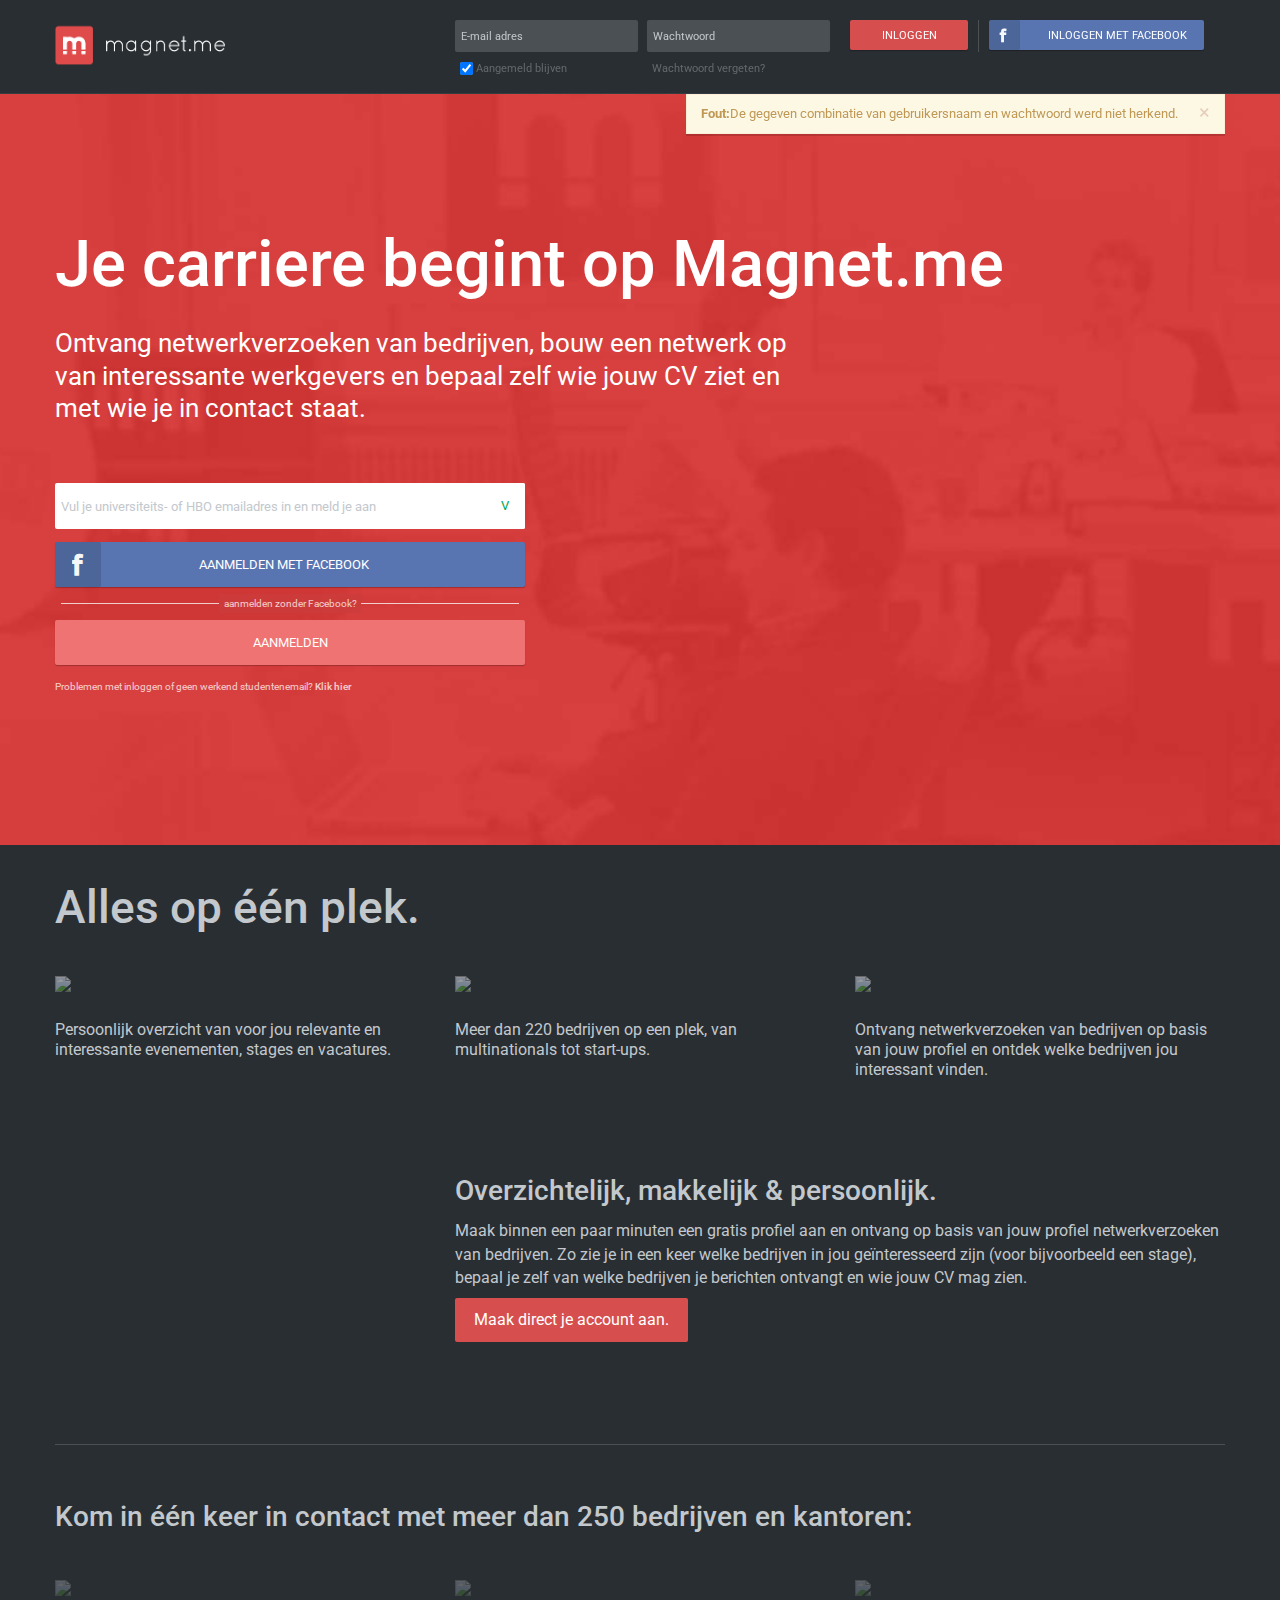
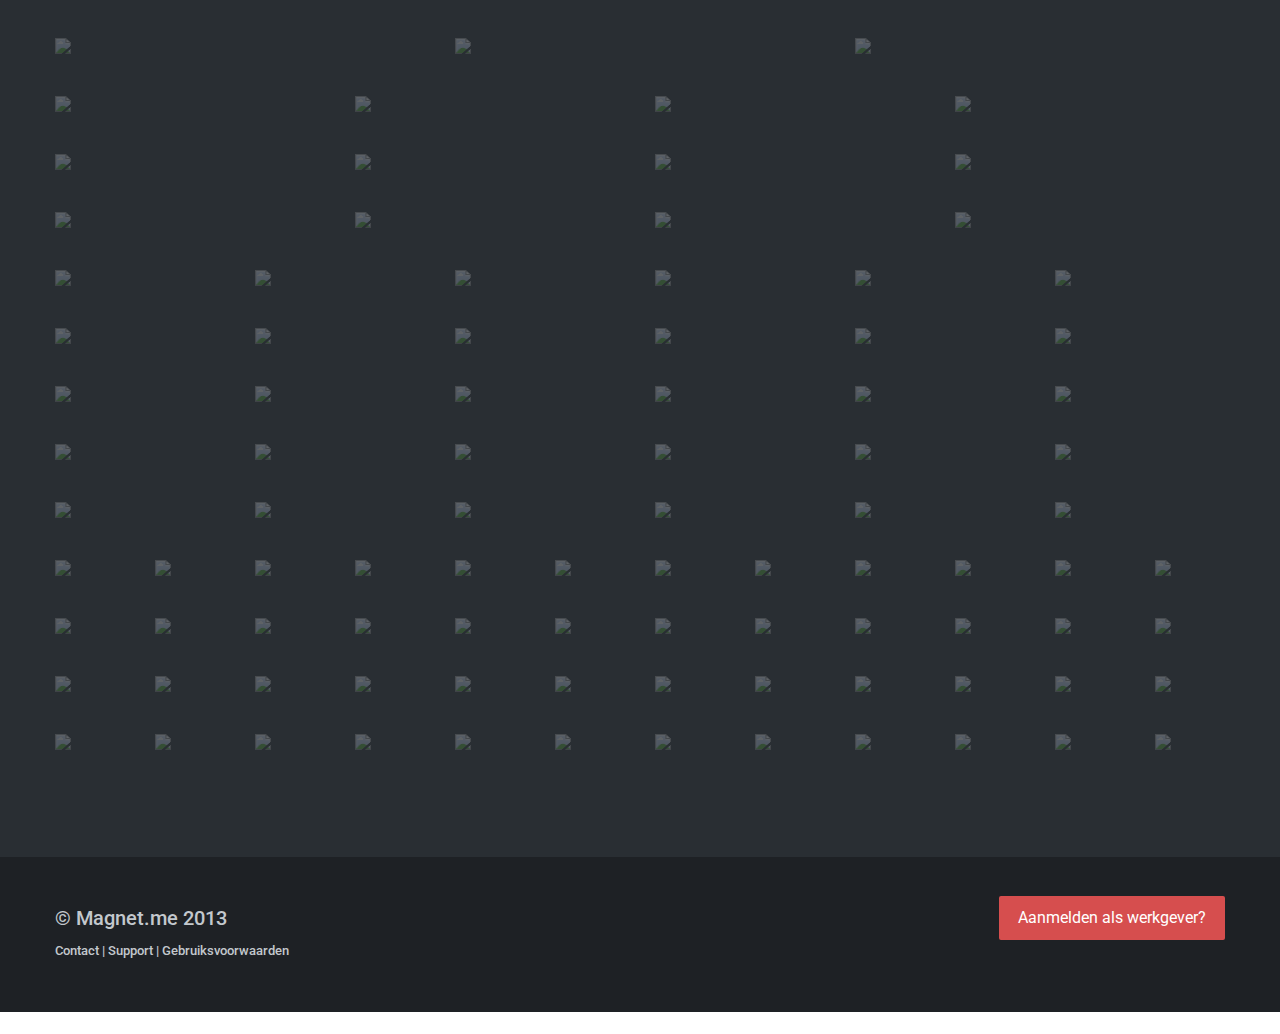
==== commit ce496af3: "Woensdagmiddag header" ====
--- a/frontpage.html
+++ b/frontpage.html
@@ -2,539 +2,478 @@
 
 <html lang="nl">
 <head>
-    <meta charset="utf-8">
-
-    <title>Je carriere begint op Magnet.me - www.magnet.me</title>
-    
-    <meta name="viewport" content="width=device-width, initial-scale=1.0">
-    <meta name="description" content="Je carriere begint op Magnet.me - www.magnet.me">
-    <meta name="author" content="magnet.me">
-    
-    <!-- Le styles -->
-    
-	    <!-- Bootstrap default stylesheets -->
-	    <link href="assets/css/style.css" rel="stylesheet" type="text/css">
-	    <link href="assets/css/responsive.css" rel="stylesheet" type="text/css">
-	    
-	    <!-- Magnet.me page specific stylesheet -->
-	    <link href="assets/css/page_templates/mm_frontpage.css" rel="stylesheet" type="text/css">
-	    
-	    <link href="assets/js/google-code-prettify/prettify.css" rel="stylesheet" type="text/css">
-	    
-	    
-	    
-	    <link href="assets/css/mm_global/icheck/skins/minimal/grey.css" rel="stylesheet" type="text/css">
-	    
-	    <!-- Le HTML5 shim, for IE6-8 support of HTML5 elements -->
-	    
-	    <!--[if lt IE 9]>
-	      <script src="http://html5shim.googlecode.com/svn/trunk/html5.js"></script>
-	    <![endif]-->
-	    
-	    <!-- Google font (Roboto) import -->
-	    <link href='http://fonts.googleapis.com/css?family=Roboto:400,300,400italic,500,500italic' rel='stylesheet' type='text/css'>
+	<meta charset="utf-8">
+
+	<title>Je carriere begint op Magnet.me - www.magnet.me</title>
+
+	<meta name="viewport" content="width=device-width, initial-scale=1.0">
+	<meta name="description" content="Je carriere begint op Magnet.me - www.magnet.me">
+	<meta name="author" content="magnet.me">
+
+	<!-- Le styles -->
+
+		 <!-- Bootstrap default stylesheets -->
+		 <link href="assets/css/style.css" rel="stylesheet" type="text/css">
+		 <link href="assets/css/responsive.css" rel="stylesheet" type="text/css">
+
+		 <!-- Magnet.me page specific stylesheet -->
+		 <link href="assets/css/page_templates/mm_frontpage.css" rel="stylesheet" type="text/css">
+
+		 <link href="assets/js/google-code-prettify/prettify.css" rel="stylesheet" type="text/css">
+
+		 <link href="assets/css/mm_global/icheck/skins/minimal/grey.css" rel="stylesheet" type="text/css">
+
+		 <!-- Le HTML5 shim, for IE6-8 support of HTML5 elements -->
+
+		 <!--[if lt IE 9]>
+			 <script src="http://html5shim.googlecode.com/svn/trunk/html5.js"></script>
+		 <![endif]-->
+
+		 <!-- Google font (Roboto) import -->
+		 <link href='http://fonts.googleapis.com/css?family=Roboto:400,300,400italic,500,500italic' rel='stylesheet' type='text/css'>
 </head>
 
 <body>
-    
+
 	<!-- Navbar -->
-	    <div class="navbar navbar-fixed-top">
-	        <div class="navbar-inner">
-	            <div class="container">
-	            	
-	            	<div class="pull-left" id="brand">
-		            	<a href="#home">
-		            		<img src="assets/img/navbar/logo_magnetme.png" alt="Magnet.me logo" width="385" height="100%" />
-		            	</a>
-	            	</div>
-	            	
-	            	<form class="navbar-form pull-right form-inline">
-						<input type="text" class="input-medium" placeholder="E-mail adres">
-						<input type="password" class="input-medium" placeholder="Wachtwoord">
-						<button type="submit" class="btn btn-danger" data-loading-text="Inloggen...">Inloggen</button>
-						<div class="vertical_divider"></div>
-						<button class="btn btn-info btn-facebook " type="submit"><div class="icon_wrapper"><i class="icon-facebook"></i></div>Aanmelden met Facebook</button>
-					</form>
-	            </div>
-	        </div>
-	        <div class="container" id="alerts">
+		 <div class="navbar navbar-fixed-top not-logged-in">
+			 <div class="navbar-inner">
+				 <div class="container">
+					 <div class="row-fluid">
+					 	<div class="span2">
+						 	<div class="pull-left" id="brand">
+							  	<a href="#home">
+							  		<img src="assets/img/navbar/logo_magnetme.png" alt="Magnet.me logo" width="auto "height="100%" />
+							  	</a>
+						 	</div>
+					 	</div>
+					 	<div class="span8 pull-right">
+						 	<form id="login" class="navbar-form  form-inline">
+						 		<div class="inlog_wrapper">
+						 			<div class="span6">
+										<div class="row-fluid">
+											<div class="span6">
+												<input type="text" class="input-block-level" placeholder="E-mail adres">
+												<div class="login-tool">
+													<label>
+														<input class="name="remember" type="checkbox" checked><small>Aangemeld blijven</small>
+													</label>
+												</div>
+											</div><!-- span6 -->
+											<div class="span6">
+												<input type="password" class="input-block-level" placeholder="Wachtwoord">
+												<div class="login-tool">
+													<label>
+														<a href="#forgotPassword" role="button" data-toggle="modal"><small>Wachtwoord vergeten?</small></a>
+													</label>
+												</div>
+											</div><!-- span6 -->
+										</div><!-- row-fluid -->
+						 			</div><!-- span7 -->
+									
+									<div class="span6">
+										<div class="row-fluid">
+											<div class="span4">
+												<button type="submit" class="btn btn-danger btn-block" data-loading-text="Inloggen...">Inloggen</button>
+											</div>
+										<div class="span1 vertical_divider"></div>
+											<div class="span7">
+												<button class="btn btn-info btn-facebook btn-block" type="submit">
+													<div class="icon_wrapper">
+														<i class="icon-facebook"></i>
+													</div>
+													Inloggen met Facebook
+												</button>
+											</div>
+										</div>
+							 		</div>
+								</form><!-- #login -->
+						 	</div><!-- span9 -->
+						 </div>
+					 </div>
+				 </div>
+			 </div>
+			 
+			 	<div class="container" id="alerts">
 					<div class="alert animated">
 					 	<a href="#" class="close" data-dismiss="alert">×</a>
 					 	<strong>Fout:</strong>De gegeven combinatie van gebruikersnaam en wachtwoord werd niet herkend.
 					 </div>
-		    </div>
-	    </div>
-	    
-	    <div id="registration_wrapper" class="animated fadeInUpBig">
-	    	<div class="container">
-	    		<div class="progress progress-success">
-		    		<div class="bar" style="width: 25%;"></div>
-  				</div>
-  				<h5>Registratie</h5>
-  				
-	    		<div class="row-fluid step" id="step2">
-	    			
-	    			<div class="span12">
-	    				<h3>Jouw persoonlijke gegevens</h3>
-	    			
-		    			<div class="row-fluid">
-			    			<div class="span4">	
-			    				<form id="registration">
-	                            <fieldset>
-	                            <legend>Personalia</legend>
-		                            <div class="control-group input-prepend input-block-level">
-			                            <div class="controls">
-			                            	<span class="add-on"><i class="icon-user"></i></span>
-			                            	<input 
-			                            		class="input input-big span11 warning"  
-			                            		type="text"
-			                            		placeholder="Voornaam"
-			                            		required >
-			                            	<p class="help-block"></p>
-			                            </div>
-		                            </div>
-		                            <div class="input-prepend input-block-level">
-		                            	<span class="add-on"><i class="icon-user"></i></span>
-		                            	<input 
-		                            		class="input span11" 
-		                            		type="text"
-		                            		placeholder="Achternaam"
-		                            		required >
-	                            	</div>
-	                            	<div class="control-group">
-	                            		<div class="controls">
-											<div class=" radio inline">
-												<input type="radio" name="geslacht" id="geslacht1" value="option1" checked>
-												<label for="geslacht1">Man</label>
-											</div>
-			
-											<div class="radio inline">
-												<input type="radio" name="geslacht" id="geslacht2" value="option2">
-												<label for="geslacht2">Vrouw</label>
-											</div>
-											<p class="help-block"></p>
-
-		                            </div>
-	                            	</div>
-								</fieldset>
-									
-								<fieldset>
-		                            <legend>Inloggegevens</legend>
-		                            <div class="control-group input-prepend input-block-level">
-		                            	<div class="controls">
-		                            	<span class="add-on"><i class="icon-envelope"></i></span>
-		                            	
-			                            	<input 
-			                            		class="input span11" type="email" name="email" id="email" placeholder="E-mail adres" rel="tooltip" title="Gebruik hier je e-mailadres waarop je berichten van recruiters wilt ontvangen." data-placement="right" data-validation-email-message="Geen geldig e-mail adres." required>
-			                            	<p class="help-block"></p>
-		                            	</div>
-		                            </div>
-		                            <div class="control-group input-prepend input-block-level">
-		                            	<div class="controls">
-			                            	<span class="add-on"><i class="icon-envelope"></i></span>
-			                            	<input class="input span11" type="text" id="mail_check" placeholder="Herhaal e-mail adres  ter controle" data-validation-matches-match="email" data-validation-matches-message="E-mail adressen komen niet overeen">
-			                            	<p class="help-block"></p>
-		                            	</div>
-		                            </div>
-		                            <div class="input-prepend input-block-level">
-		                            	<div class="controls">
-			                            	<span class="add-on"><i class="icon-lock"></i></span>
-			                            	<input 
-			                            		class="input span11"
-			                            		type="password"
-			                            		name="password"
-			                            		id="password"
-			                            		placeholder="Wachtwoord" 
-			                            		required>
-			                            	<p class="help-block"></p>
-		                            	</div>
-		                            </div>
-		                            <div class="control-group input-prepend input-block-level">
-		                            	<div class="controls">
-			                            	<span class="add-on"><i class="icon-lock"></i></span>
-			                            	<input 
-			                            		class="input span11"
-			                            		type="password"
-			                            		name="password_check"
-			                            		id="password_check"
-			                            		placeholder="Herhaal Wachtwoord ter controle"
-			                            		data-validation-matches-match="password" 
-			                            		data-validation-matches-message="Wachtwoorden komen niet overeen">
-			                            	<p class="help-block"></p>
-		                            	</div>
-		                            </div>
-
-                        		</fieldset>
-                        		
-                        		<button type="submit" class="btn btn-danger pull-right">Verder</button>
-			    			</div>
-			    		</div>
-		    		</div>
-	    			
-	    		</div>
-	    	</div>
-	    </div>
-
-		   
-	    
-	    <div id="fp_wrapper">
+				 </div>
+		 	</div>
+		 </div>
+
+
+
+		 <div id="fp_wrapper" >
+
+		 <div id="fp_intro_red" data-stellar-ratio="1.35" data-stellar-background-ratio="0.25" data-stellar-vertical-offset="50">
+			 <div class="container">
+
+				 <div class="curtain" id="introductie" >
+
+					 <div class="row-fluid">
+						 <h1 class="headline">Je carriere begint op Magnet.me</h1>
+					 </div>
+
+					 <div class="row-fluid">
+						 <div class="span8">
+							 <h2 class="tagline">Ontvang netwerkverzoeken van bedrijven, bouw een netwerk op van interessante werkgevers en bepaal zelf wie jouw CV ziet en met wie je in contact staat.</h2>
+						 </div>
+					 </div>
+
+					 <div class="row-fluid">
+						 <div class="span5">
+							 <form id="registration">
+								 <fieldset>
+								 	<div class="studentmail-wrapper animated">
+								 		<div class="validator">V</div>
+											<input
+												class="input-block-level"
+												type="text"
+												placeholder="Vul je universiteits- of HBO emailadres in en meld je aan">
+											<div class="error-message animated">Vul een geldig universiteits- of HBO emailadres in.</div>
+									 </div>
+									 <div class="row-fluid">
+										 <button class="btn btn-info btn-facebook large input-block-level" type="submit" rel="popover" data-placement="right" title="Magnet.me zal nooit ongevraagd je Facebook account gebruiken.">
+										 	<div class="icon_wrapper"><i class="icon-facebook"></i></div>Aanmelden met Facebook
+										 </button>
+
+										 <div class="btn_seperator">
+											 <span class="text">aanmelden zonder Facebook?</span>
+											 <span class="line"></span>
+										 </div>
+										 <button class="btn btn-primary registration_reg input-block-level" type="submit" rel="tooltip" data-placement="right" data-original-title="Zeker weten? Aanmelden met Facebook duurt slechts 15 seconden...">Aanmelden</button>
+									 </div>
+								 </fieldset>
+								 <div class="problems">
+								 	<p>Problemen met inloggen of geen werkend studentenemail? <a href="#">Klik hier</a></p>
+								 </div>
+							 </form>
+						 </div>
+					 </div>
+				 </div>
+			 </div>
+		 </div>
+
+		 <div id="uitleg">
+			 <div class="container">
+				 <div class="row-fluid" id="usps">
+					 <h1>Alles op één plek.</h1>
+
+					 <div class="row-fluid" id="usps_cols">
+						 <div class="span4 usp">
+							 <img class="img-rounded span12" src="http://placehold.it/350x180&text=USP1"> <span class="span12 usp_text">Persoonlijk overzicht van voor jou relevante en interessante evenementen, stages en vacatures.</span>
+						 </div>
+
+						 <div class="span4 usp">
+							 <img class="img-rounded span12" src="http://placehold.it/350x180&text=USP2"> <span class="span12 usp_text">Meer dan 220 bedrijven op een plek, van multinationals tot start-ups.</span>
+						 </div>
+
+						 <div class="span4 usp">
+							 <img class="img-rounded span12" src="http://placehold.it/350x180&text=USP3"> <span class="span12 usp_text">Ontvang netwerkverzoeken van bedrijven op basis van jouw profiel en ontdek welke bedrijven jou interessant vinden.</span>
+						 </div>
+					 </div>
+				 </div>
+
+				 <div class="row-fluid" id="video">
+					 <div class="span4" id="vimeo_container">
+						 <iframe src="http://player.vimeo.com/video/41917190?title=0&amp;byline=0&amp;portrait=0&amp;color=cc3c3c" width="500" height="281" frameborder="0" webkitallowfullscreen="" mozallowfullscreen="" allowfullscreen=""></iframe>
+					 </div>
+
+					 <div class="span8 text">
+						 <h3>Overzichtelijk, makkelijk & persoonlijk.</h3>
+
+						 <p class="video_text">Maak binnen een paar minuten een gratis profiel aan en ontvang op basis van jouw profiel netwerkverzoeken van bedrijven. Zo zie je in een keer welke bedrijven in jou geïnteresseerd zijn (voor bijvoorbeeld een stage), bepaal je zelf van welke bedrijven je berichten ontvangt en wie jouw CV mag zien.</p>
+
+						 <div class="row-fluid">
+							 <a class="btn btn-large btn-danger">Maak direct je account aan.</a>
+						 </div>
+					 </div>
+				 </div>
+				 <hr>
+
+				 <div class="row-fluid" id="clients">
+				<h3>Kom in één keer in contact met meer dan 250 bedrijven en kantoren:</h3>
+
+				<div class="row-fluid" id="client_list">
+					<div class="span4"><img class="img-rounded span12" src="http://placehold.it/350x120&text=Client"></div>
+
+					<div class="span4"><img class="img-rounded span12" src="http://placehold.it/350x120&text=Client"></div>
+
+					<div class="span4"><img class="img-rounded span12" src="http://placehold.it/350x120&text=Client"></div>
+				</div>
+
+				<div class="row-fluid" id="client_list">
+					<div class="span4"><img class="img-rounded span12" src="http://placehold.it/350x120&text=Client"></div>
+
+					<div class="span4"><img class="img-rounded span12" src="http://placehold.it/350x120&text=Client"></div>
+
+					<div class="span4"><img class="img-rounded span12" src="http://placehold.it/350x120&text=Client"></div>
+				</div>
+
+				<div class="row-fluid" id="client_list">
+					<div class="span3"><img class="img-rounded span12" src="http://placehold.it/350x120&text=Client"></div>
+
+					<div class="span3"><img class="img-rounded span12" src="http://placehold.it/350x120&text=Client"></div>
+
+					<div class="span3"><img class="img-rounded span12" src="http://placehold.it/350x120&text=Client"></div>
+
+					<div class="span3"><img class="img-rounded span12" src="http://placehold.it/350x120&text=Client"></div>
+				</div>
+
+				<div class="row-fluid" id="client_list">
+					<div class="span3"><img class="img-rounded span12" src="http://placehold.it/350x120&text=Client"></div>
+
+					<div class="span3"><img class="img-rounded span12" src="http://placehold.it/350x120&text=Client"></div>
+
+					<div class="span3"><img class="img-rounded span12" src="http://placehold.it/350x120&text=Client"></div>
+
+					<div class="span3"><img class="img-rounded span12" src="http://placehold.it/350x120&text=Client"></div>
+				</div>
+
+				<div class="row-fluid" id="client_list">
+					<div class="span3"><img class="img-rounded span12" src="http://placehold.it/350x120&text=Client"></div>
+
+					<div class="span3"><img class="img-rounded span12" src="http://placehold.it/350x120&text=Client"></div>
+
+					<div class="span3"><img class="img-rounded span12" src="http://placehold.it/350x120&text=Client"></div>
+
+					<div class="span3"><img class="img-rounded span12" src="http://placehold.it/350x120&text=Client"></div>
+				</div>
+
+				<div class="row-fluid" id="client_list">
+					<div class="span2"><img class="img-rounded span12" src="http://placehold.it/350x120&text=Client"></div>
+
+					<div class="span2"><img class="img-rounded span12" src="http://placehold.it/350x120&text=Client"></div>
+
+					<div class="span2"><img class="img-rounded span12" src="http://placehold.it/350x120&text=Client"></div>
+
+					<div class="span2"><img class="img-rounded span12" src="http://placehold.it/350x120&text=Client"></div>
+
+					<div class="span2"><img class="img-rounded span12" src="http://placehold.it/350x120&text=Client"></div>
+
+					<div class="span2"><img class="img-rounded span12" src="http://placehold.it/350x120&text=Client"></div>
+				</div>
+
+				<div class="row-fluid" id="client_list">
+					<div class="span2"><img class="img-rounded span12" src="http://placehold.it/350x120&text=Client"></div>
+
+					<div class="span2"><img class="img-rounded span12" src="http://placehold.it/350x120&text=Client"></div>
+
+					<div class="span2"><img class="img-rounded span12" src="http://placehold.it/350x120&text=Client"></div>
+
+					<div class="span2"><img class="img-rounded span12" src="http://placehold.it/350x120&text=Client"></div>
+
+					<div class="span2"><img class="img-rounded span12" src="http://placehold.it/350x120&text=Client"></div>
+
+					<div class="span2"><img class="img-rounded span12" src="http://placehold.it/350x120&text=Client"></div>
+				</div>
+
+				<div class="row-fluid" id="client_list">
+					<div class="span2"><img class="img-rounded span12" src="http://placehold.it/350x120&text=Client"></div>
+
+					<div class="span2"><img class="img-rounded span12" src="http://placehold.it/350x120&text=Client"></div>
+
+					<div class="span2"><img class="img-rounded span12" src="http://placehold.it/350x120&text=Client"></div>
+
+					<div class="span2"><img class="img-rounded span12" src="http://placehold.it/350x120&text=Client"></div>
+
+					<div class="span2"><img class="img-rounded span12" src="http://placehold.it/350x120&text=Client"></div>
+
+					<div class="span2"><img class="img-rounded span12" src="http://placehold.it/350x120&text=Client"></div>
+				</div>
+
+				<div class="row-fluid" id="client_list">
+					<div class="span2"><img class="img-rounded span12" src="http://placehold.it/350x120&text=Client"></div>
+
+					<div class="span2"><img class="img-rounded span12" src="http://placehold.it/350x120&text=Client"></div>
+
+					<div class="span2"><img class="img-rounded span12" src="http://placehold.it/350x120&text=Client"></div>
+
+					<div class="span2"><img class="img-rounded span12" src="http://placehold.it/350x120&text=Client"></div>
+
+					<div class="span2"><img class="img-rounded span12" src="http://placehold.it/350x120&text=Client"></div>
+
+					<div class="span2"><img class="img-rounded span12" src="http://placehold.it/350x120&text=Client"></div>
+				</div>
+
+				<div class="row-fluid" id="client_list">
+					<div class="span2"><img class="img-rounded span12" src="http://placehold.it/350x120&text=Client"></div>
+
+					<div class="span2"><img class="img-rounded span12" src="http://placehold.it/350x120&text=Client"></div>
+
+					<div class="span2"><img class="img-rounded span12" src="http://placehold.it/350x120&text=Client"></div>
+
+					<div class="span2"><img class="img-rounded span12" src="http://placehold.it/350x120&text=Client"></div>
+
+					<div class="span2"><img class="img-rounded span12" src="http://placehold.it/350x120&text=Client"></div>
+
+					<div class="span2"><img class="img-rounded span12" src="http://placehold.it/350x120&text=Client"></div>
+				</div>
+
+				<div class="row-fluid" id="client_list">
+					<div class="span1"><img class="img-rounded span12" src="http://placehold.it/350x120&text=Client"></div>
+
+					<div class="span1"><img class="img-rounded span12" src="http://placehold.it/350x120&text=Client"></div>
+
+					<div class="span1"><img class="img-rounded span12" src="http://placehold.it/350x120&text=Client"></div>
+
+					<div class="span1"><img class="img-rounded span12" src="http://placehold.it/350x120&text=Client"></div>
+
+					<div class="span1"><img class="img-rounded span12" src="http://placehold.it/350x120&text=Client"></div>
+
+					<div class="span1"><img class="img-rounded span12" src="http://placehold.it/350x120&text=Client"></div>
+
+					<div class="span1"><img class="img-rounded span12" src="http://placehold.it/350x120&text=Client"></div>
+
+					<div class="span1"><img class="img-rounded span12" src="http://placehold.it/350x120&text=Client"></div>
+
+					<div class="span1"><img class="img-rounded span12" src="http://placehold.it/350x120&text=Client"></div>
+
+					<div class="span1"><img class="img-rounded span12" src="http://placehold.it/350x120&text=Client"></div>
+
+					<div class="span1"><img class="img-rounded span12" src="http://placehold.it/350x120&text=Client"></div>
+
+					<div class="span1"><img class="img-rounded span12" src="http://placehold.it/350x120&text=Client"></div>
+				</div>
+
+				<div class="row-fluid" id="client_list">
+					<div class="span1"><img class="img-rounded span12" src="http://placehold.it/350x120&text=Client"></div>
+
+					<div class="span1"><img class="img-rounded span12" src="http://placehold.it/350x120&text=Client"></div>
+
+					<div class="span1"><img class="img-rounded span12" src="http://placehold.it/350x120&text=Client"></div>
+
+					<div class="span1"><img class="img-rounded span12" src="http://placehold.it/350x120&text=Client"></div>
+
+					<div class="span1"><img class="img-rounded span12" src="http://placehold.it/350x120&text=Client"></div>
+
+					<div class="span1"><img class="img-rounded span12" src="http://placehold.it/350x120&text=Client"></div>
+
+					<div class="span1"><img class="img-rounded span12" src="http://placehold.it/350x120&text=Client"></div>
+
+					<div class="span1"><img class="img-rounded span12" src="http://placehold.it/350x120&text=Client"></div>
+
+					<div class="span1"><img class="img-rounded span12" src="http://placehold.it/350x120&text=Client"></div>
+
+					<div class="span1"><img class="img-rounded span12" src="http://placehold.it/350x120&text=Client"></div>
+
+					<div class="span1"><img class="img-rounded span12" src="http://placehold.it/350x120&text=Client"></div>
+
+					<div class="span1"><img class="img-rounded span12" src="http://placehold.it/350x120&text=Client"></div>
+				</div>
+
+				<div class="row-fluid" id="client_list">
+					<div class="span1"><img class="img-rounded span12" src="http://placehold.it/350x120&text=Client"></div>
+
+					<div class="span1"><img class="img-rounded span12" src="http://placehold.it/350x120&text=Client"></div>
+
+					<div class="span1"><img class="img-rounded span12" src="http://placehold.it/350x120&text=Client"></div>
+
+					<div class="span1"><img class="img-rounded span12" src="http://placehold.it/350x120&text=Client"></div>
+
+					<div class="span1"><img class="img-rounded span12" src="http://placehold.it/350x120&text=Client"></div>
+
+					<div class="span1"><img class="img-rounded span12" src="http://placehold.it/350x120&text=Client"></div>
+
+					<div class="span1"><img class="img-rounded span12" src="http://placehold.it/350x120&text=Client"></div>
+
+					<div class="span1"><img class="img-rounded span12" src="http://placehold.it/350x120&text=Client"></div>
+
+					<div class="span1"><img class="img-rounded span12" src="http://placehold.it/350x120&text=Client"></div>
+
+					<div class="span1"><img class="img-rounded span12" src="http://placehold.it/350x120&text=Client"></div>
+
+					<div class="span1"><img class="img-rounded span12" src="http://placehold.it/350x120&text=Client"></div>
+
+					<div class="span1"><img class="img-rounded span12" src="http://placehold.it/350x120&text=Client"></div>
+				</div>
+
+				<div class="row-fluid" id="client_list">
+					<div class="span1"><img class="img-rounded span12" src="http://placehold.it/350x120&text=Client"></div>
+
+					<div class="span1"><img class="img-rounded span12" src="http://placehold.it/350x120&text=Client"></div>
+
+					<div class="span1"><img class="img-rounded span12" src="http://placehold.it/350x120&text=Client"></div>
+
+					<div class="span1"><img class="img-rounded span12" src="http://placehold.it/350x120&text=Client"></div>
+
+					<div class="span1"><img class="img-rounded span12" src="http://placehold.it/350x120&text=Client"></div>
+
+					<div class="span1"><img class="img-rounded span12" src="http://placehold.it/350x120&text=Client"></div>
+
+					<div class="span1"><img class="img-rounded span12" src="http://placehold.it/350x120&text=Client"></div>
+
+					<div class="span1"><img class="img-rounded span12" src="http://placehold.it/350x120&text=Client"></div>
+
+					<div class="span1"><img class="img-rounded span12" src="http://placehold.it/350x120&text=Client"></div>
+
+					<div class="span1"><img class="img-rounded span12" src="http://placehold.it/350x120&text=Client"></div>
+
+					<div class="span1"><img class="img-rounded span12" src="http://placehold.it/350x120&text=Client"></div>
+
+					<div class="span1"><img class="img-rounded span12" src="http://placehold.it/350x120&text=Client"></div>
+				</div>
+			</div>
+			 </div>
+		 </div>
+	</div>
+
+		 <footer class="frontpage">
+			 	<div class="container">
+				 	<div class="row-fluid">
+				 		<div class="span8 vertical_align">
+				 			<h4>© Magnet.me 2013</h4>
+				 			<h5>Contact | Support | Gebruiksvoorwaarden</h5>
+				 		</div>
+
+				 		<div class="span4 vertical_align right">
+				 			<a class="btn btn-large btn-danger">Aanmelden als werkgever?</a>
+				 		</div>
+				 	</div>
+		 	</div>
+	</footer>
 	
-	    <div id="fp_intro_red" data-stellar-ratio="1.35" data-stellar-background-ratio="0.25" data-stellar-vertical-offset="50">
-	        <div class="container">
-			
-	            <div class="curtain" id="introductie" >
+	<div id="forgotPassword" class="modal hide fade" tabindex="-1" role="dialog" aria-labelledby="myModalLabel" aria-hidden="true">
+				  <div class="modal-header">
+				    <button type="button" class="close" data-dismiss="modal" aria-hidden="true">×</button>
+				    <h3 id="myModalLabel">Modal header</h3>
+				  </div>
+				  <div class="modal-body">
+				    <p>One fine body…</p>
+				  </div>
+				  <div class="modal-footer">
+				    <button class="btn" data-dismiss="modal" aria-hidden="true">Close</button>
+				    <button class="btn btn-primary">Save changes</button>
+				  </div>
+				</div>
+
+	<!-- Le javascript -->
 	
-	                <div class="row-fluid">
-	                    <h1 class="headline">Je carriere begint op Magnet.me</h1>
-	                </div>
+	<!-- Placed at the end of the document so the pages load faster -->
+	<script src="assets/js/jquery.js" type="text/javascript"></script>
+	<script src="assets/js/google-code-prettify/prettify.js" type="text/javascript"></script>
+	<script src="assets/js/bootstrap-transition.js" type="text/javascript"></script>
+	<script src="assets/js/bootstrap-alert.js" type="text/javascript"></script>
+	<script src="assets/js/bootstrap-modal.js" type="text/javascript"></script>
+	<script src="assets/js/bootstrap-dropdown.js" type="text/javascript"></script>
+	<script src="assets/js/bootstrap-scrollspy.js" type="text/javascript"></script>
+	<script src="assets/js/bootstrap-tab.js" type="text/javascript"></script>
+	<script src="assets/js/bootstrap-tooltip.js" type="text/javascript"></script>
+	<script src="assets/js/bootstrap-popover.js" type="text/javascript"></script>
+	<script src="assets/js/bootstrap-button.js" type="text/javascript"></script>
+	<script src="assets/js/bootstrap-collapse.js" type="text/javascript"></script>
+	<script src="assets/js/bootstrap-carousel.js" type="text/javascript"></script>
+	<script src="assets/js/bootstrap-typeahead.js" type="text/javascript"></script>
+	<script src="assets/js/bootstrap-affix.js" type="text/javascript"></script>
+	<script src="assets/js/application.js" type="text/javascript"></script>
 	
-	                <div class="row-fluid">
-	                    <div class="span8">
-	                        <h2 class="tagline">Ontvang netwerkverzoeken van bedrijven, bouw een netwerk op van interessante werkgevers en bepaal zelf wie jouw CV ziet en met wie je in contact staat.</h2>
-	                    </div>
-	                </div>
+	<!-- /* Magnet.me plugins */ -->
+	<script src="assets/js/magnetme/plugins.js" type="text/javascript"></script>
 	
-	                <div class="row-fluid">
-	                    <div class="span5">
-	                        <form id="registration">
-	                            <fieldset>
-	                            	<div class="studentmail-wrapper animated">
-	                            		<div class="validator">V</div>
-		                                <input 
-		                                	class="input-block-level" 
-		                                	type="text" 
-		                                	placeholder="Vul je universiteits- of HBO emailadres in en meld je aan">
-		                                <div class="error-message animated">Vul een geldig universiteits- of HBO emailadres in.</div>
-	                                </div>
-	                                <div class="row-fluid">
-	                                    <button class="btn btn-info btn-facebook large input-block-level" type="submit" rel="popover" data-placement="right" title="Magnet.me zal nooit ongevraagd je Facebook account gebruiken.">
-	                                    	<div class="icon_wrapper"><i class="icon-facebook"></i></div>Aanmelden met Facebook
-	                                    </button>
-	
-	                                    <div class="btn_seperator">
-	                                        <span class="text">aanmelden zonder Facebook?</span>
-	                                        <span class="line"></span>
-	                                    </div>
-	                                    <button class="btn btn-primary registration_reg input-block-level" type="submit" rel="tooltip" data-placement="right" data-original-title="Zeker weten? Aanmelden met Facebook duurt slechts 15 seconden...">Aanmelden</button>
-	                                </div>
-	                            </fieldset>
-	                            <div class="problems">
-	                            	<p>Problemen met inloggen of geen werkend studentenemail? <a href="#">Klik hier</a></p>
-	                            </div>
-	                        </form>
-	                    </div>
-	                </div>
-	            </div>
-	        </div>
-	    </div>
-	
-	    <div id="uitleg">
-	        <div class="container">
-	            <div class="row-fluid" id="usps">
-	                <h1>Alles op één plek.</h1>
-	
-	                <div class="row-fluid" id="usps_cols">
-	                    <div class="span4 usp">
-	                        <img class="img-rounded span12" src="http://placehold.it/350x180&text=USP1"> <span class="span12 usp_text">Persoonlijk overzicht van voor jou relevante en interessante evenementen, stages en vacatures.</span>
-	                    </div>
-	
-	                    <div class="span4 usp">
-	                        <img class="img-rounded span12" src="http://placehold.it/350x180&text=USP2"> <span class="span12 usp_text">Meer dan 220 bedrijven op een plek, van multinationals tot start-ups.</span>
-	                    </div>
-	
-	                    <div class="span4 usp">
-	                        <img class="img-rounded span12" src="http://placehold.it/350x180&text=USP3"> <span class="span12 usp_text">Ontvang netwerkverzoeken van bedrijven op basis van jouw profiel en ontdek welke bedrijven jou interessant vinden.</span>
-	                    </div>
-	                </div>
-	            </div>
-	
-	            <div class="row-fluid" id="video">
-	                <div class="span4" id="vimeo_container">
-	                    <iframe src="http://player.vimeo.com/video/41917190?title=0&amp;byline=0&amp;portrait=0&amp;color=cc3c3c" width="500" height="281" frameborder="0" webkitallowfullscreen="" mozallowfullscreen="" allowfullscreen=""></iframe>
-	                </div>
-	
-	                <div class="span8 text">
-	                    <h3>Overzichtelijk, makkelijk & persoonlijk.</h3>
-	
-	                    <p class="video_text">Maak binnen een paar minuten een gratis profiel aan en ontvang op basis van jouw profiel netwerkverzoeken van bedrijven. Zo zie je in een keer welke bedrijven in jou geïnteresseerd zijn (voor bijvoorbeeld een stage), bepaal je zelf van welke bedrijven je berichten ontvangt en wie jouw CV mag zien.</p>
-	
-	                    <div class="row-fluid">
-	                        <a class="btn btn-large btn-danger">Maak direct je account aan.</a>
-	                    </div>
-	                </div>
-	            </div>
-	            <hr>
-	
-	            <div class="row-fluid" id="clients">
-                <h3>Kom in één keer in contact met meer dan 250 bedrijven en kantoren:</h3>
-
-                <div class="row-fluid" id="client_list">
-                    <div class="span4"><img class="img-rounded span12" src="http://placehold.it/350x120&text=Client"></div>
-
-                    <div class="span4"><img class="img-rounded span12" src="http://placehold.it/350x120&text=Client"></div>
-
-                    <div class="span4"><img class="img-rounded span12" src="http://placehold.it/350x120&text=Client"></div>
-                </div>
-
-                <div class="row-fluid" id="client_list">
-                    <div class="span4"><img class="img-rounded span12" src="http://placehold.it/350x120&text=Client"></div>
-
-                    <div class="span4"><img class="img-rounded span12" src="http://placehold.it/350x120&text=Client"></div>
-
-                    <div class="span4"><img class="img-rounded span12" src="http://placehold.it/350x120&text=Client"></div>
-                </div>
-
-                <div class="row-fluid" id="client_list">
-                    <div class="span3"><img class="img-rounded span12" src="http://placehold.it/350x120&text=Client"></div>
-
-                    <div class="span3"><img class="img-rounded span12" src="http://placehold.it/350x120&text=Client"></div>
-
-                    <div class="span3"><img class="img-rounded span12" src="http://placehold.it/350x120&text=Client"></div>
-
-                    <div class="span3"><img class="img-rounded span12" src="http://placehold.it/350x120&text=Client"></div>
-                </div>
-
-                <div class="row-fluid" id="client_list">
-                    <div class="span3"><img class="img-rounded span12" src="http://placehold.it/350x120&text=Client"></div>
-
-                    <div class="span3"><img class="img-rounded span12" src="http://placehold.it/350x120&text=Client"></div>
-
-                    <div class="span3"><img class="img-rounded span12" src="http://placehold.it/350x120&text=Client"></div>
-
-                    <div class="span3"><img class="img-rounded span12" src="http://placehold.it/350x120&text=Client"></div>
-                </div>
-
-                <div class="row-fluid" id="client_list">
-                    <div class="span3"><img class="img-rounded span12" src="http://placehold.it/350x120&text=Client"></div>
-
-                    <div class="span3"><img class="img-rounded span12" src="http://placehold.it/350x120&text=Client"></div>
-
-                    <div class="span3"><img class="img-rounded span12" src="http://placehold.it/350x120&text=Client"></div>
-
-                    <div class="span3"><img class="img-rounded span12" src="http://placehold.it/350x120&text=Client"></div>
-                </div>
-
-                <div class="row-fluid" id="client_list">
-                    <div class="span2"><img class="img-rounded span12" src="http://placehold.it/350x120&text=Client"></div>
-
-                    <div class="span2"><img class="img-rounded span12" src="http://placehold.it/350x120&text=Client"></div>
-
-                    <div class="span2"><img class="img-rounded span12" src="http://placehold.it/350x120&text=Client"></div>
-
-                    <div class="span2"><img class="img-rounded span12" src="http://placehold.it/350x120&text=Client"></div>
-
-                    <div class="span2"><img class="img-rounded span12" src="http://placehold.it/350x120&text=Client"></div>
-
-                    <div class="span2"><img class="img-rounded span12" src="http://placehold.it/350x120&text=Client"></div>
-                </div>
-
-                <div class="row-fluid" id="client_list">
-                    <div class="span2"><img class="img-rounded span12" src="http://placehold.it/350x120&text=Client"></div>
-
-                    <div class="span2"><img class="img-rounded span12" src="http://placehold.it/350x120&text=Client"></div>
-
-                    <div class="span2"><img class="img-rounded span12" src="http://placehold.it/350x120&text=Client"></div>
-
-                    <div class="span2"><img class="img-rounded span12" src="http://placehold.it/350x120&text=Client"></div>
-
-                    <div class="span2"><img class="img-rounded span12" src="http://placehold.it/350x120&text=Client"></div>
-
-                    <div class="span2"><img class="img-rounded span12" src="http://placehold.it/350x120&text=Client"></div>
-                </div>
-
-                <div class="row-fluid" id="client_list">
-                    <div class="span2"><img class="img-rounded span12" src="http://placehold.it/350x120&text=Client"></div>
-
-                    <div class="span2"><img class="img-rounded span12" src="http://placehold.it/350x120&text=Client"></div>
-
-                    <div class="span2"><img class="img-rounded span12" src="http://placehold.it/350x120&text=Client"></div>
-
-                    <div class="span2"><img class="img-rounded span12" src="http://placehold.it/350x120&text=Client"></div>
-
-                    <div class="span2"><img class="img-rounded span12" src="http://placehold.it/350x120&text=Client"></div>
-
-                    <div class="span2"><img class="img-rounded span12" src="http://placehold.it/350x120&text=Client"></div>
-                </div>
-
-                <div class="row-fluid" id="client_list">
-                    <div class="span2"><img class="img-rounded span12" src="http://placehold.it/350x120&text=Client"></div>
-
-                    <div class="span2"><img class="img-rounded span12" src="http://placehold.it/350x120&text=Client"></div>
-
-                    <div class="span2"><img class="img-rounded span12" src="http://placehold.it/350x120&text=Client"></div>
-
-                    <div class="span2"><img class="img-rounded span12" src="http://placehold.it/350x120&text=Client"></div>
-
-                    <div class="span2"><img class="img-rounded span12" src="http://placehold.it/350x120&text=Client"></div>
-
-                    <div class="span2"><img class="img-rounded span12" src="http://placehold.it/350x120&text=Client"></div>
-                </div>
-
-                <div class="row-fluid" id="client_list">
-                    <div class="span2"><img class="img-rounded span12" src="http://placehold.it/350x120&text=Client"></div>
-
-                    <div class="span2"><img class="img-rounded span12" src="http://placehold.it/350x120&text=Client"></div>
-
-                    <div class="span2"><img class="img-rounded span12" src="http://placehold.it/350x120&text=Client"></div>
-
-                    <div class="span2"><img class="img-rounded span12" src="http://placehold.it/350x120&text=Client"></div>
-
-                    <div class="span2"><img class="img-rounded span12" src="http://placehold.it/350x120&text=Client"></div>
-
-                    <div class="span2"><img class="img-rounded span12" src="http://placehold.it/350x120&text=Client"></div>
-                </div>
-
-                <div class="row-fluid" id="client_list">
-                    <div class="span1"><img class="img-rounded span12" src="http://placehold.it/350x120&text=Client"></div>
-
-                    <div class="span1"><img class="img-rounded span12" src="http://placehold.it/350x120&text=Client"></div>
-
-                    <div class="span1"><img class="img-rounded span12" src="http://placehold.it/350x120&text=Client"></div>
-
-                    <div class="span1"><img class="img-rounded span12" src="http://placehold.it/350x120&text=Client"></div>
-
-                    <div class="span1"><img class="img-rounded span12" src="http://placehold.it/350x120&text=Client"></div>
-
-                    <div class="span1"><img class="img-rounded span12" src="http://placehold.it/350x120&text=Client"></div>
-
-                    <div class="span1"><img class="img-rounded span12" src="http://placehold.it/350x120&text=Client"></div>
-
-                    <div class="span1"><img class="img-rounded span12" src="http://placehold.it/350x120&text=Client"></div>
-
-                    <div class="span1"><img class="img-rounded span12" src="http://placehold.it/350x120&text=Client"></div>
-
-                    <div class="span1"><img class="img-rounded span12" src="http://placehold.it/350x120&text=Client"></div>
-
-                    <div class="span1"><img class="img-rounded span12" src="http://placehold.it/350x120&text=Client"></div>
-
-                    <div class="span1"><img class="img-rounded span12" src="http://placehold.it/350x120&text=Client"></div>
-                </div>
-
-                <div class="row-fluid" id="client_list">
-                    <div class="span1"><img class="img-rounded span12" src="http://placehold.it/350x120&text=Client"></div>
-
-                    <div class="span1"><img class="img-rounded span12" src="http://placehold.it/350x120&text=Client"></div>
-
-                    <div class="span1"><img class="img-rounded span12" src="http://placehold.it/350x120&text=Client"></div>
-
-                    <div class="span1"><img class="img-rounded span12" src="http://placehold.it/350x120&text=Client"></div>
-
-                    <div class="span1"><img class="img-rounded span12" src="http://placehold.it/350x120&text=Client"></div>
-
-                    <div class="span1"><img class="img-rounded span12" src="http://placehold.it/350x120&text=Client"></div>
-
-                    <div class="span1"><img class="img-rounded span12" src="http://placehold.it/350x120&text=Client"></div>
-
-                    <div class="span1"><img class="img-rounded span12" src="http://placehold.it/350x120&text=Client"></div>
-
-                    <div class="span1"><img class="img-rounded span12" src="http://placehold.it/350x120&text=Client"></div>
-
-                    <div class="span1"><img class="img-rounded span12" src="http://placehold.it/350x120&text=Client"></div>
-
-                    <div class="span1"><img class="img-rounded span12" src="http://placehold.it/350x120&text=Client"></div>
-
-                    <div class="span1"><img class="img-rounded span12" src="http://placehold.it/350x120&text=Client"></div>
-                </div>
-
-                <div class="row-fluid" id="client_list">
-                    <div class="span1"><img class="img-rounded span12" src="http://placehold.it/350x120&text=Client"></div>
-
-                    <div class="span1"><img class="img-rounded span12" src="http://placehold.it/350x120&text=Client"></div>
-
-                    <div class="span1"><img class="img-rounded span12" src="http://placehold.it/350x120&text=Client"></div>
-
-                    <div class="span1"><img class="img-rounded span12" src="http://placehold.it/350x120&text=Client"></div>
-
-                    <div class="span1"><img class="img-rounded span12" src="http://placehold.it/350x120&text=Client"></div>
-
-                    <div class="span1"><img class="img-rounded span12" src="http://placehold.it/350x120&text=Client"></div>
-
-                    <div class="span1"><img class="img-rounded span12" src="http://placehold.it/350x120&text=Client"></div>
-
-                    <div class="span1"><img class="img-rounded span12" src="http://placehold.it/350x120&text=Client"></div>
-
-                    <div class="span1"><img class="img-rounded span12" src="http://placehold.it/350x120&text=Client"></div>
-
-                    <div class="span1"><img class="img-rounded span12" src="http://placehold.it/350x120&text=Client"></div>
-
-                    <div class="span1"><img class="img-rounded span12" src="http://placehold.it/350x120&text=Client"></div>
-
-                    <div class="span1"><img class="img-rounded span12" src="http://placehold.it/350x120&text=Client"></div>
-                </div>
-
-                <div class="row-fluid" id="client_list">
-                    <div class="span1"><img class="img-rounded span12" src="http://placehold.it/350x120&text=Client"></div>
-
-                    <div class="span1"><img class="img-rounded span12" src="http://placehold.it/350x120&text=Client"></div>
-
-                    <div class="span1"><img class="img-rounded span12" src="http://placehold.it/350x120&text=Client"></div>
-
-                    <div class="span1"><img class="img-rounded span12" src="http://placehold.it/350x120&text=Client"></div>
-
-                    <div class="span1"><img class="img-rounded span12" src="http://placehold.it/350x120&text=Client"></div>
-
-                    <div class="span1"><img class="img-rounded span12" src="http://placehold.it/350x120&text=Client"></div>
-
-                    <div class="span1"><img class="img-rounded span12" src="http://placehold.it/350x120&text=Client"></div>
-
-                    <div class="span1"><img class="img-rounded span12" src="http://placehold.it/350x120&text=Client"></div>
-
-                    <div class="span1"><img class="img-rounded span12" src="http://placehold.it/350x120&text=Client"></div>
-
-                    <div class="span1"><img class="img-rounded span12" src="http://placehold.it/350x120&text=Client"></div>
-
-                    <div class="span1"><img class="img-rounded span12" src="http://placehold.it/350x120&text=Client"></div>
-
-                    <div class="span1"><img class="img-rounded span12" src="http://placehold.it/350x120&text=Client"></div>
-                </div>
-            </div>
-	        </div>
-	    </div>
-    </div>
-	    
-	    <footer class="frontpage">	
-	      	<div class="container">
-		       	<div class="row-fluid">
-		    		<div class="span8 vertical_align">
-		    			<h4>© Magnet.me 2013</h4>
-		    			<h5>Contact | Support | Gebruiksvoorwaarden</h5>
-		    		</div>
-		    		
-		    		<div class="span4 vertical_align right">
-		    			<a class="btn btn-large btn-danger">Aanmelden als werkgever?</a>
-		    		</div>
-		    	</div>
-	    	</div>
-    </footer>
-    
-    
-    
-<!-- Le javascript
-================================================== -->
-<!-- Placed at the end of the document so the pages load faster -->
-</script><script src="assets/js/jquery.js" type="text/javascript">
-</script><script src="assets/js/google-code-prettify/prettify.js" type="text/javascript">
-</script><script src="assets/js/bootstrap-transition.js" type="text/javascript">
-</script><script src="assets/js/bootstrap-alert.js" type="text/javascript">
-</script><script src="assets/js/bootstrap-modal.js" type="text/javascript">
-</script><script src="assets/js/bootstrap-dropdown.js" type="text/javascript">
-</script><script src="assets/js/bootstrap-scrollspy.js" type="text/javascript">
-</script><script src="assets/js/bootstrap-tab.js" type="text/javascript">
-</script><script src="assets/js/bootstrap-tooltip.js" type="text/javascript">
-</script><script src="assets/js/bootstrap-popover.js" type="text/javascript">
-</script><script src="assets/js/bootstrap-button.js" type="text/javascript">
-</script><script src="assets/js/bootstrap-collapse.js" type="text/javascript">
-</script><script src="assets/js/bootstrap-carousel.js" type="text/javascript">
-</script><script src="assets/js/bootstrap-typeahead.js" type="text/javascript">
-</script><script src="assets/js/bootstrap-affix.js" type="text/javascript">
-</script><script src="assets/js/application.js" type="text/javascript">
-
-/* Magnet.me plugins */
-</script><script src="assets/js/magnetme/plugins.js" type="text/javascript">
-
-/* Page specific JS */
-</script><script src="assets/js/magnetme/frontpage.js" type="text/javascript">
-
-</script>
+	<!-- /* Page specific JS */ -->
+	<script src="assets/js/magnetme/frontpage.js" type="text/javascript"></script>
+
 </body>
-</html>
+</html>	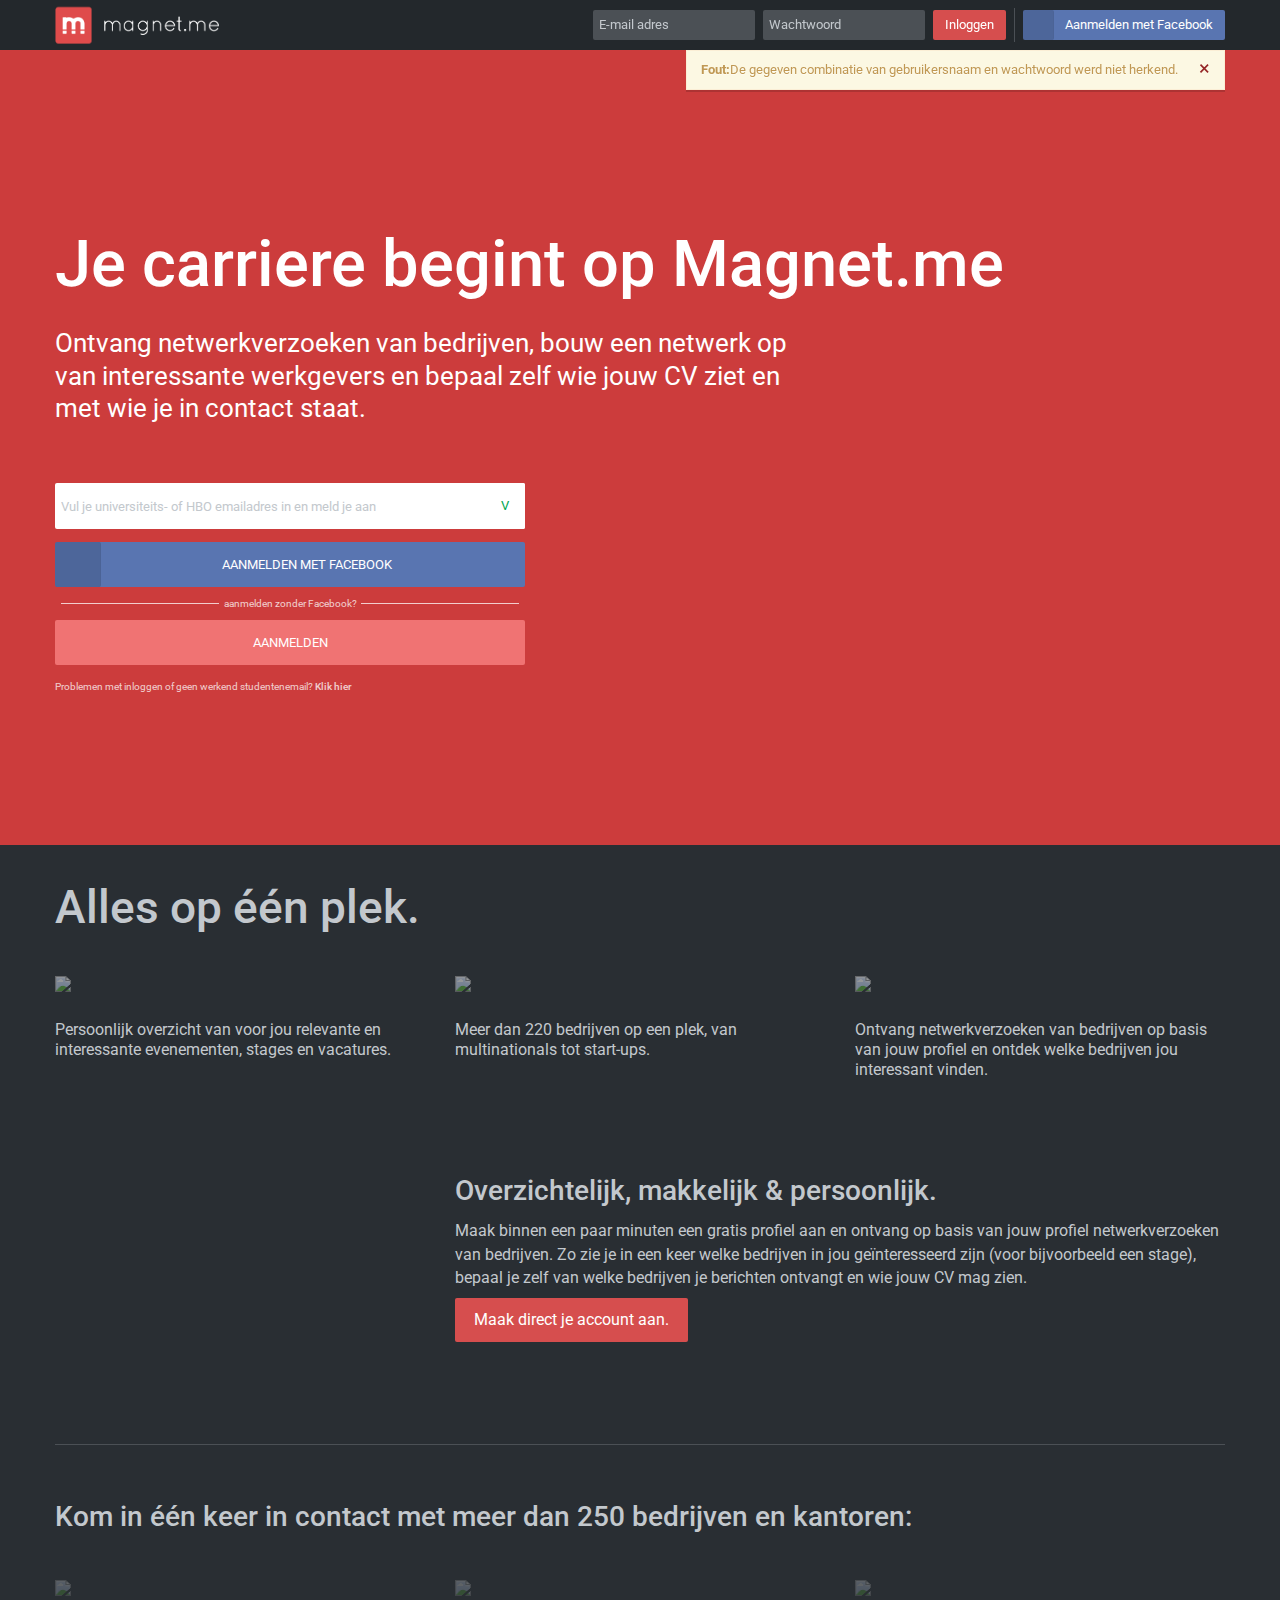
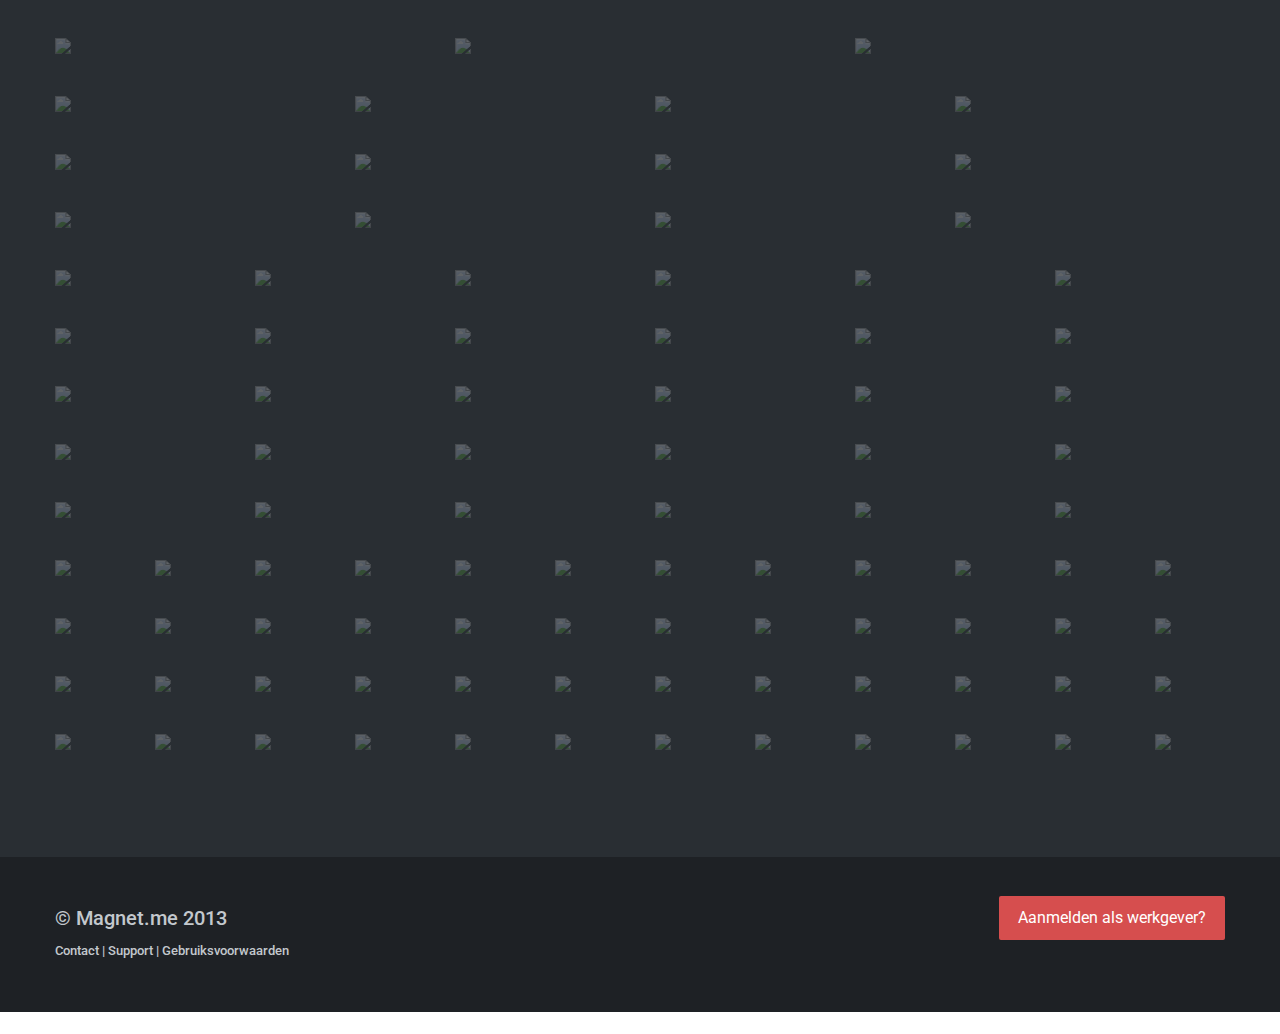
==== commit 1012fddd: "Pagina 1 online" ====
--- a/frontpage.html
+++ b/frontpage.html
@@ -29,85 +29,47 @@
 			 <script src="http://html5shim.googlecode.com/svn/trunk/html5.js"></script>
 		 <![endif]-->
 
-		 <!-- Google font (Roboto) import -->
-		 <link href='http://fonts.googleapis.com/css?family=Roboto:400,300,400italic,500,500italic' rel='stylesheet' type='text/css'>
+		 <!-- fonts (Roboto&bootstrap) import -->
+		<link rel='stylesheet' type='text/css' href='http://fonts.googleapis.com/css?family=Roboto:400,300,400italic,500,500italic'>
+		<link href="//netdna.bootstrapcdn.com/font-awesome/3.0.2/css/font-awesome.css" rel="stylesheet">       
+		<link href="//netdna.bootstrapcdn.com/font-awesome/3.0.2/css/font-awesome-ie7.css" rel="stylesheet">
 </head>
 
 <body>
 
 	<!-- Navbar -->
-		 <div class="navbar navbar-fixed-top not-logged-in">
+		 <div class="navbar navbar-fixed-top">
 			 <div class="navbar-inner">
 				 <div class="container">
-					 <div class="row-fluid">
-					 	<div class="span2">
-						 	<div class="pull-left" id="brand">
-							  	<a href="#home">
-							  		<img src="assets/img/navbar/logo_magnetme.png" alt="Magnet.me logo" width="auto "height="100%" />
-							  	</a>
-						 	</div>
-					 	</div>
-					 	<div class="span8 pull-right">
-						 	<form id="login" class="navbar-form  form-inline">
-						 		<div class="inlog_wrapper">
-						 			<div class="span6">
-										<div class="row-fluid">
-											<div class="span6">
-												<input type="text" class="input-block-level" placeholder="E-mail adres">
-												<div class="login-tool">
-													<label>
-														<input class="name="remember" type="checkbox" checked><small>Aangemeld blijven</small>
-													</label>
-												</div>
-											</div><!-- span6 -->
-											<div class="span6">
-												<input type="password" class="input-block-level" placeholder="Wachtwoord">
-												<div class="login-tool">
-													<label>
-														<a href="#forgotPassword" role="button" data-toggle="modal"><small>Wachtwoord vergeten?</small></a>
-													</label>
-												</div>
-											</div><!-- span6 -->
-										</div><!-- row-fluid -->
-						 			</div><!-- span7 -->
-									
-									<div class="span6">
-										<div class="row-fluid">
-											<div class="span4">
-												<button type="submit" class="btn btn-danger btn-block" data-loading-text="Inloggen...">Inloggen</button>
-											</div>
-										<div class="span1 vertical_divider"></div>
-											<div class="span7">
-												<button class="btn btn-info btn-facebook btn-block" type="submit">
-													<div class="icon_wrapper">
-														<i class="icon-facebook"></i>
-													</div>
-													Inloggen met Facebook
-												</button>
-											</div>
-										</div>
-							 		</div>
-								</form><!-- #login -->
-						 	</div><!-- span9 -->
-						 </div>
-					 </div>
+
+				 	<div class="pull-left" id="brand">
+					  	<a href="#home">
+					  		<img src="assets/img/navbar/logo_magnetme.png" alt="Magnet.me logo" width="385" height="100%" />
+					  	</a>
+				 	</div>
+
+				 	<form class="navbar-form pull-right form-inline">
+						<input type="text" class="input-medium" placeholder="E-mail adres">
+						<input type="password" class="input-medium" placeholder="Wachtwoord">
+						<button type="submit" class="btn btn-danger" data-loading-text="Inloggen...">Inloggen</button>
+						<div class="vertical_divider"></div>
+						<button class="btn btn-info btn-facebook " type="submit"><div class="icon_wrapper"><i class="icon-facebook"></i></div>Aanmelden met Facebook</button>
+					</form>
 				 </div>
 			 </div>
-			 
-			 	<div class="container" id="alerts">
+			 <div class="container" id="alerts">
 					<div class="alert animated">
 					 	<a href="#" class="close" data-dismiss="alert">×</a>
 					 	<strong>Fout:</strong>De gegeven combinatie van gebruikersnaam en wachtwoord werd niet herkend.
 					 </div>
 				 </div>
-		 	</div>
 		 </div>
 
-
-
-		 <div id="fp_wrapper" >
-
-		 <div id="fp_intro_red" data-stellar-ratio="1.35" data-stellar-background-ratio="0.25" data-stellar-vertical-offset="50">
+<!-- vanaf hier alles in pagina specifiek, niet meer in template -->
+
+	<div id="fp_wrapper">
+
+		 <div id="fp_intro_red" data-stellar-ratio="1.35" data-stellar-background-ratio="0.25" data-stellar-vertical-offset="50" style="">
 			 <div class="container">
 
 				 <div class="curtain" id="introductie" >
@@ -420,6 +382,8 @@
 		 </div>
 	</div>
 
+<!-- vanaf hier alles weer in template -->
+
 		 <footer class="frontpage">
 			 	<div class="container">
 				 	<div class="row-fluid">
@@ -434,20 +398,6 @@
 				 	</div>
 		 	</div>
 	</footer>
-	
-	<div id="forgotPassword" class="modal hide fade" tabindex="-1" role="dialog" aria-labelledby="myModalLabel" aria-hidden="true">
-				  <div class="modal-header">
-				    <button type="button" class="close" data-dismiss="modal" aria-hidden="true">×</button>
-				    <h3 id="myModalLabel">Modal header</h3>
-				  </div>
-				  <div class="modal-body">
-				    <p>One fine body…</p>
-				  </div>
-				  <div class="modal-footer">
-				    <button class="btn" data-dismiss="modal" aria-hidden="true">Close</button>
-				    <button class="btn btn-primary">Save changes</button>
-				  </div>
-				</div>
 
 	<!-- Le javascript -->
 	
@@ -469,10 +419,10 @@
 	<script src="assets/js/bootstrap-affix.js" type="text/javascript"></script>
 	<script src="assets/js/application.js" type="text/javascript"></script>
 	
-	<!-- /* Magnet.me plugins */ -->
+	<!-- Magnet.me plugins -->
 	<script src="assets/js/magnetme/plugins.js" type="text/javascript"></script>
 	
-	<!-- /* Page specific JS */ -->
+	<!-- Page specific JS -->
 	<script src="assets/js/magnetme/frontpage.js" type="text/javascript"></script>
 
 </body>
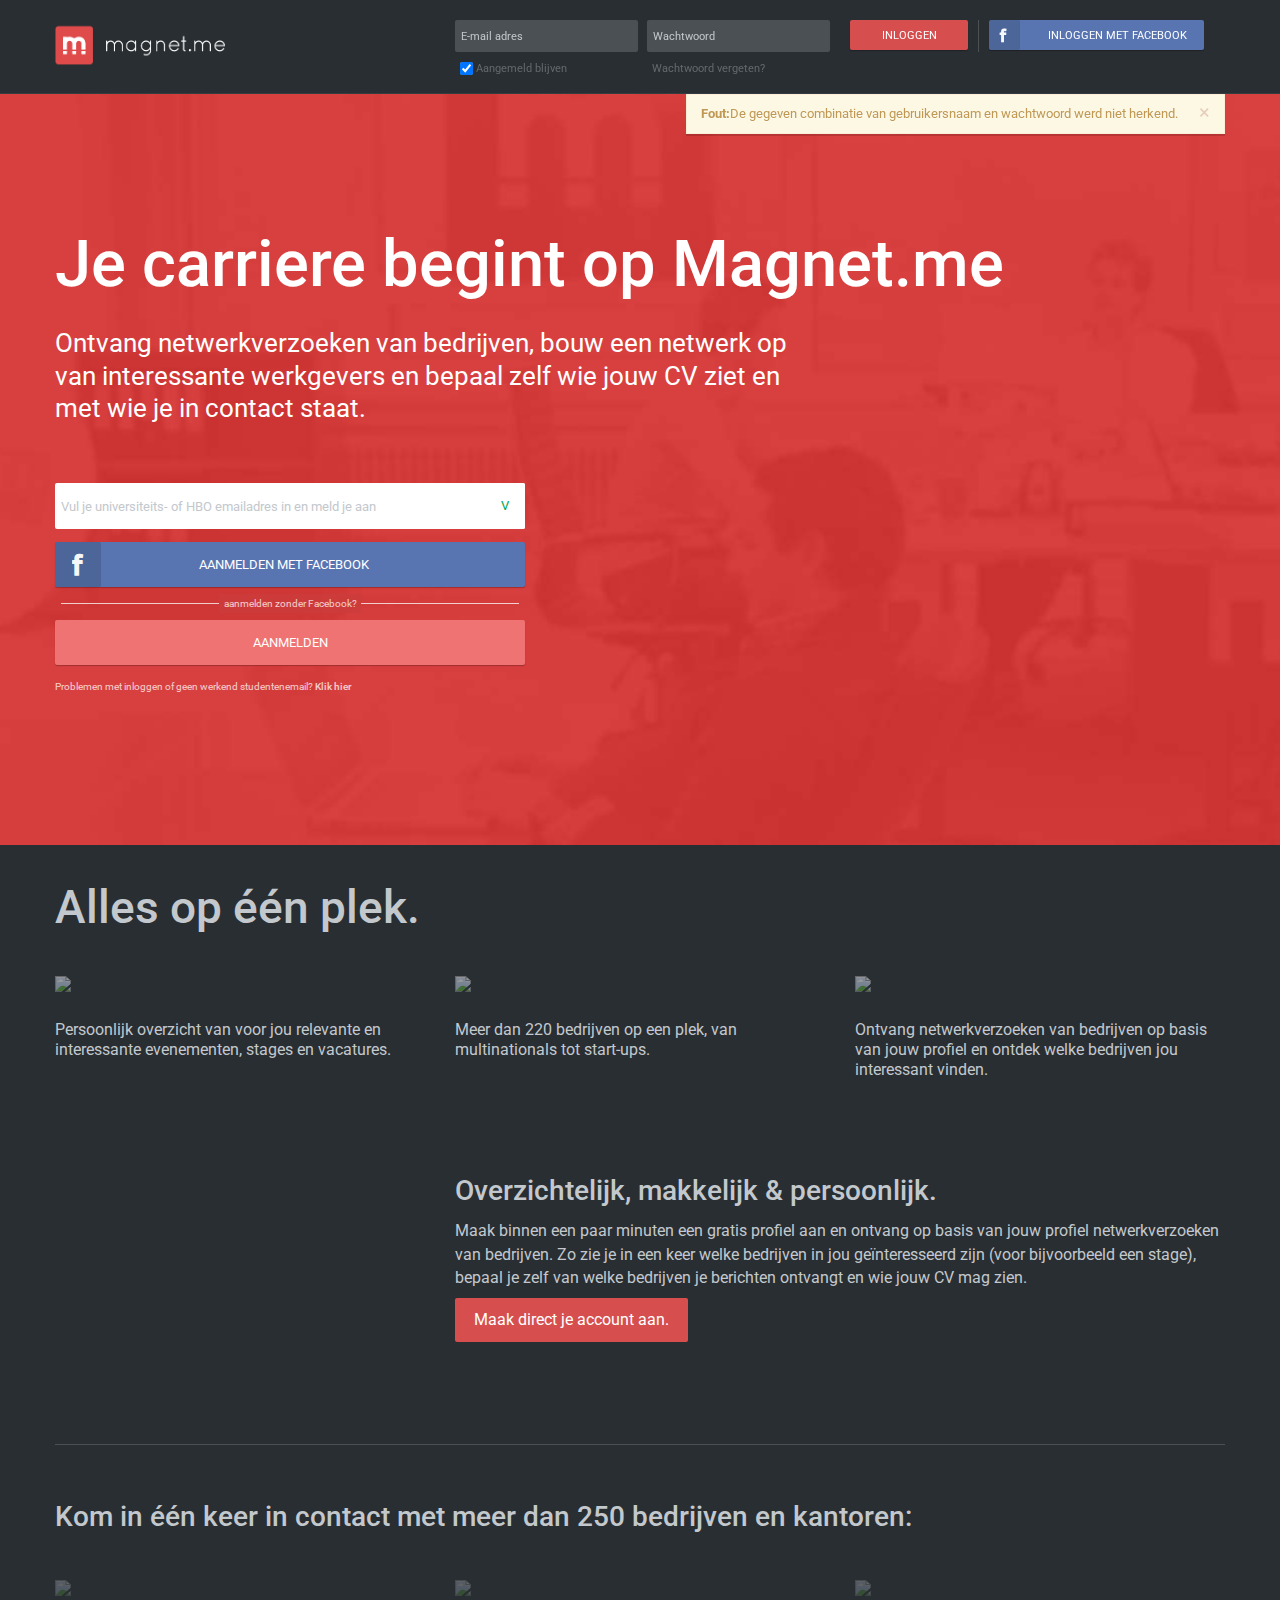
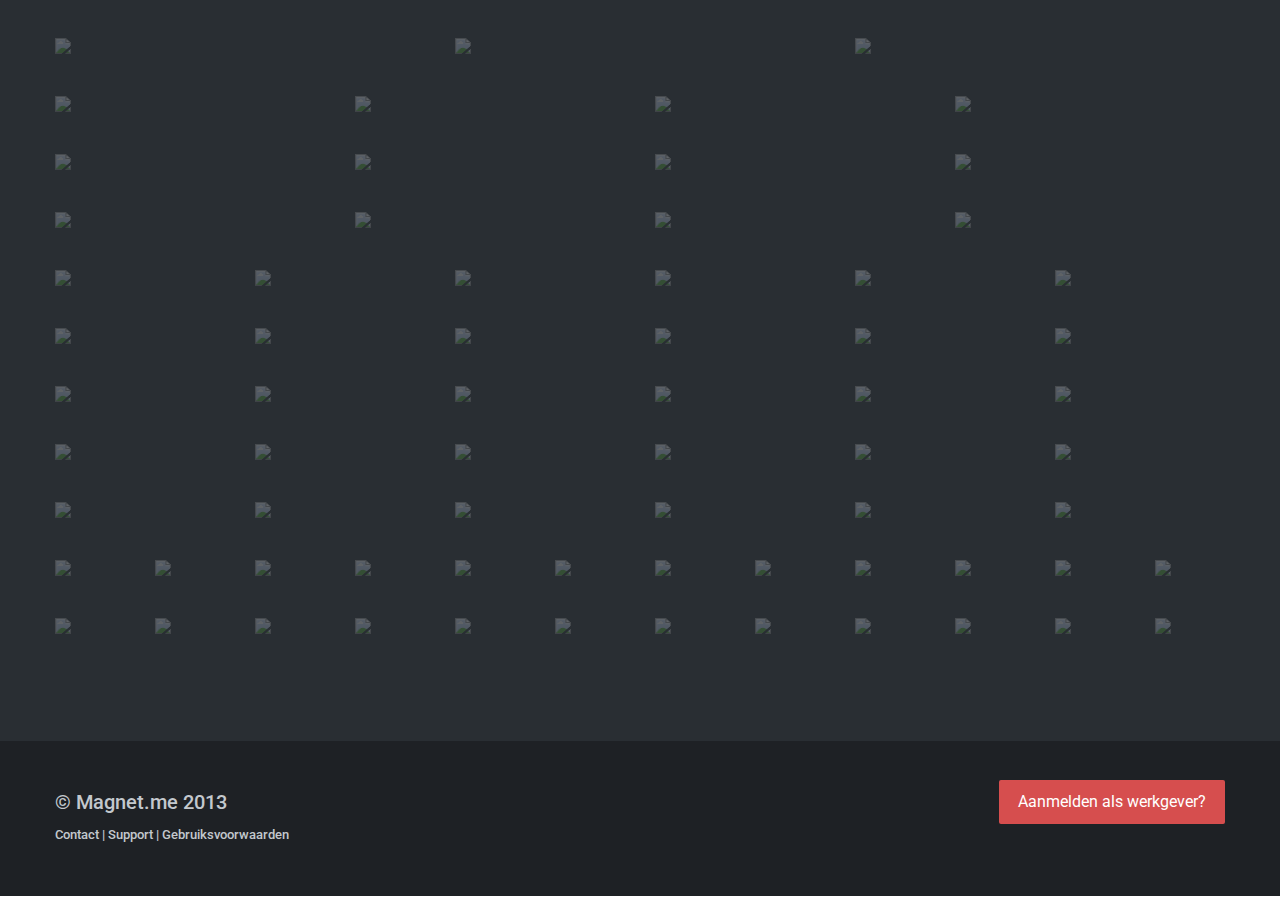
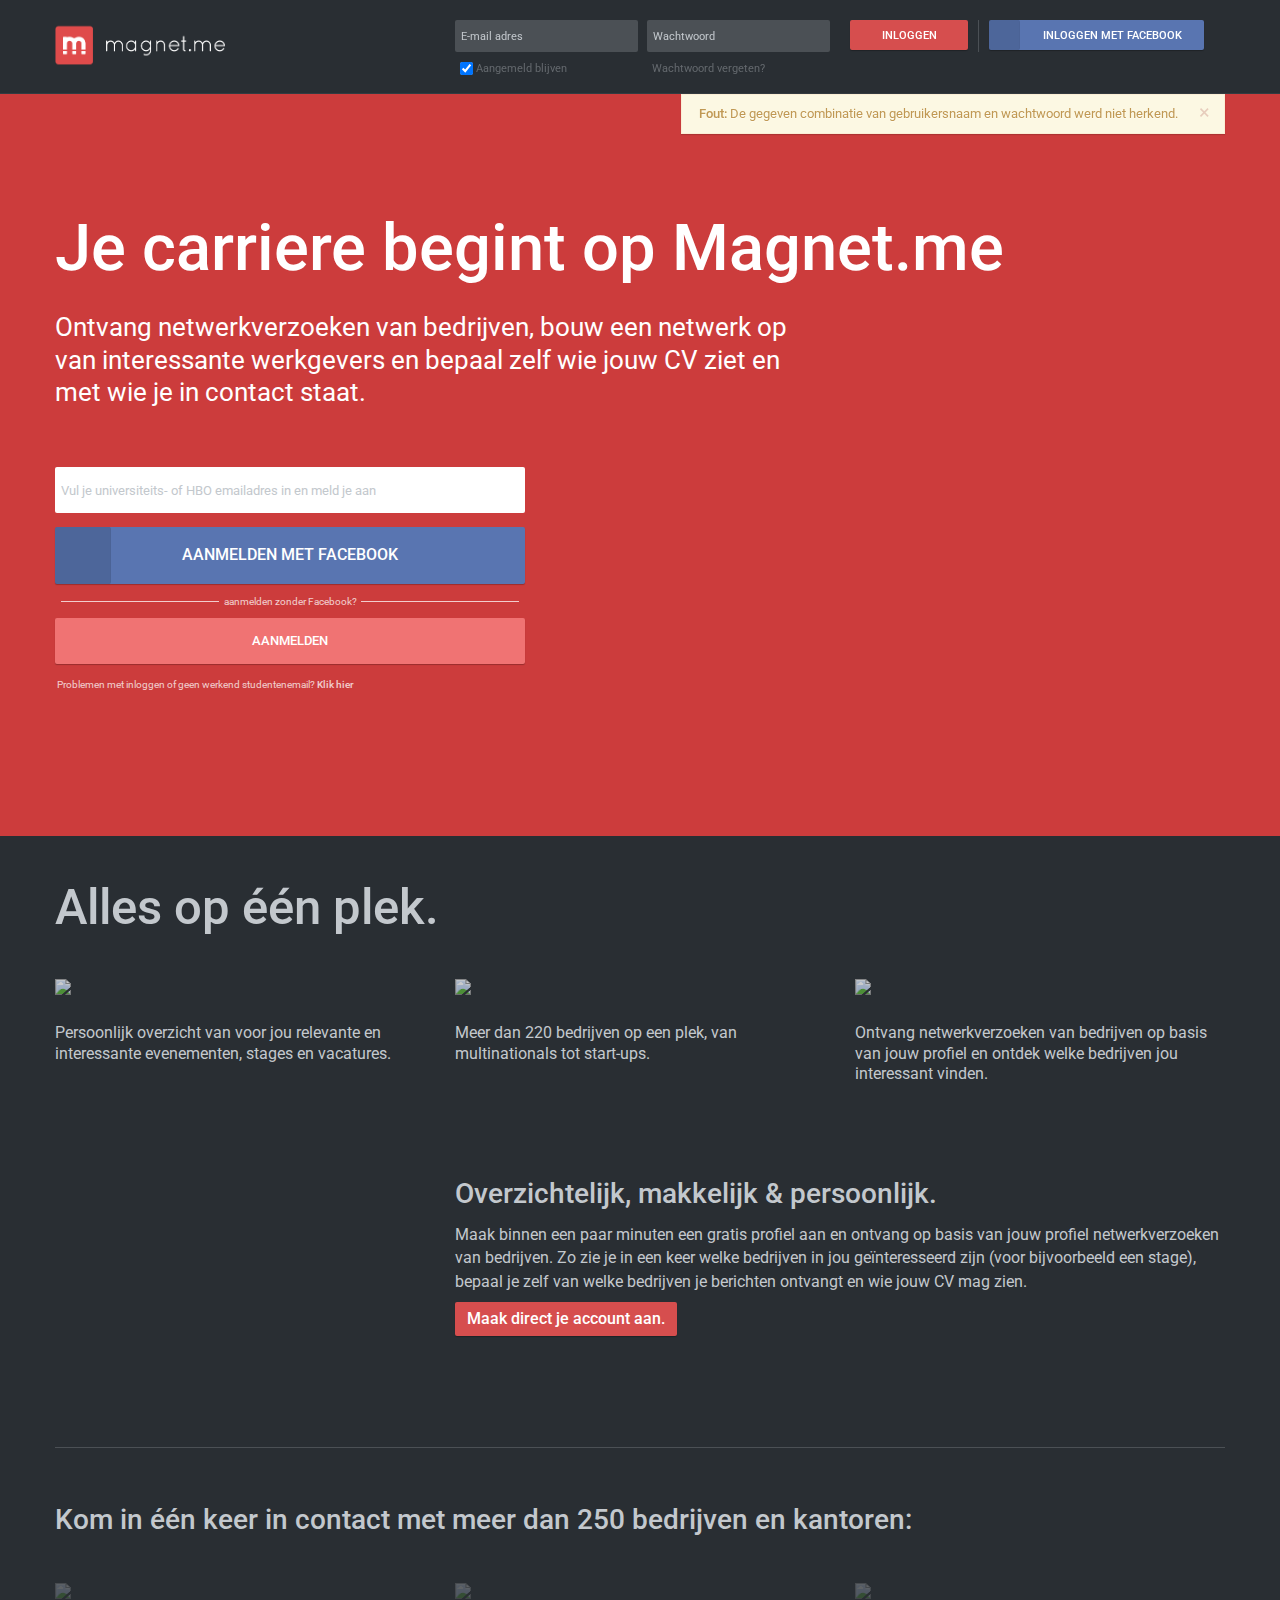
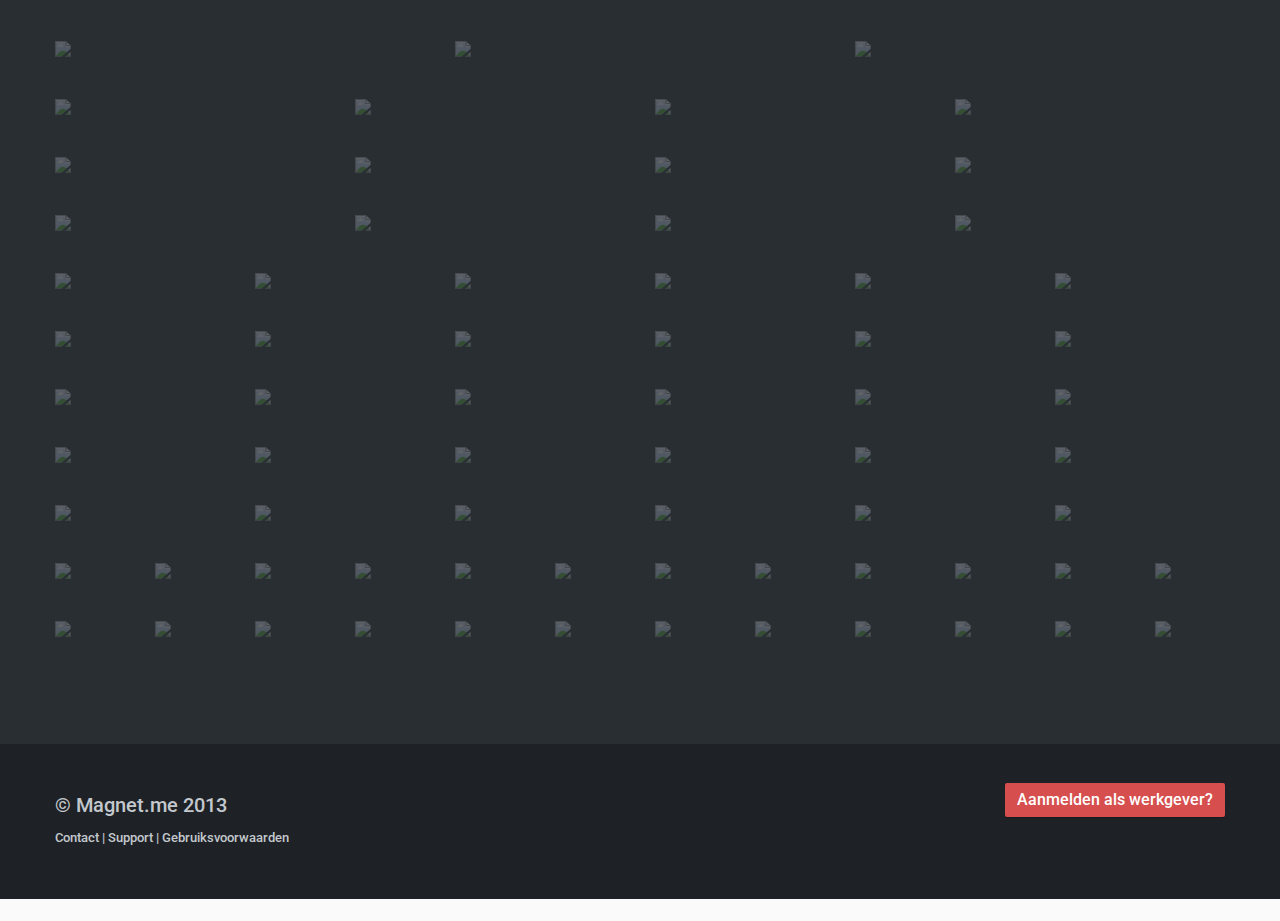
